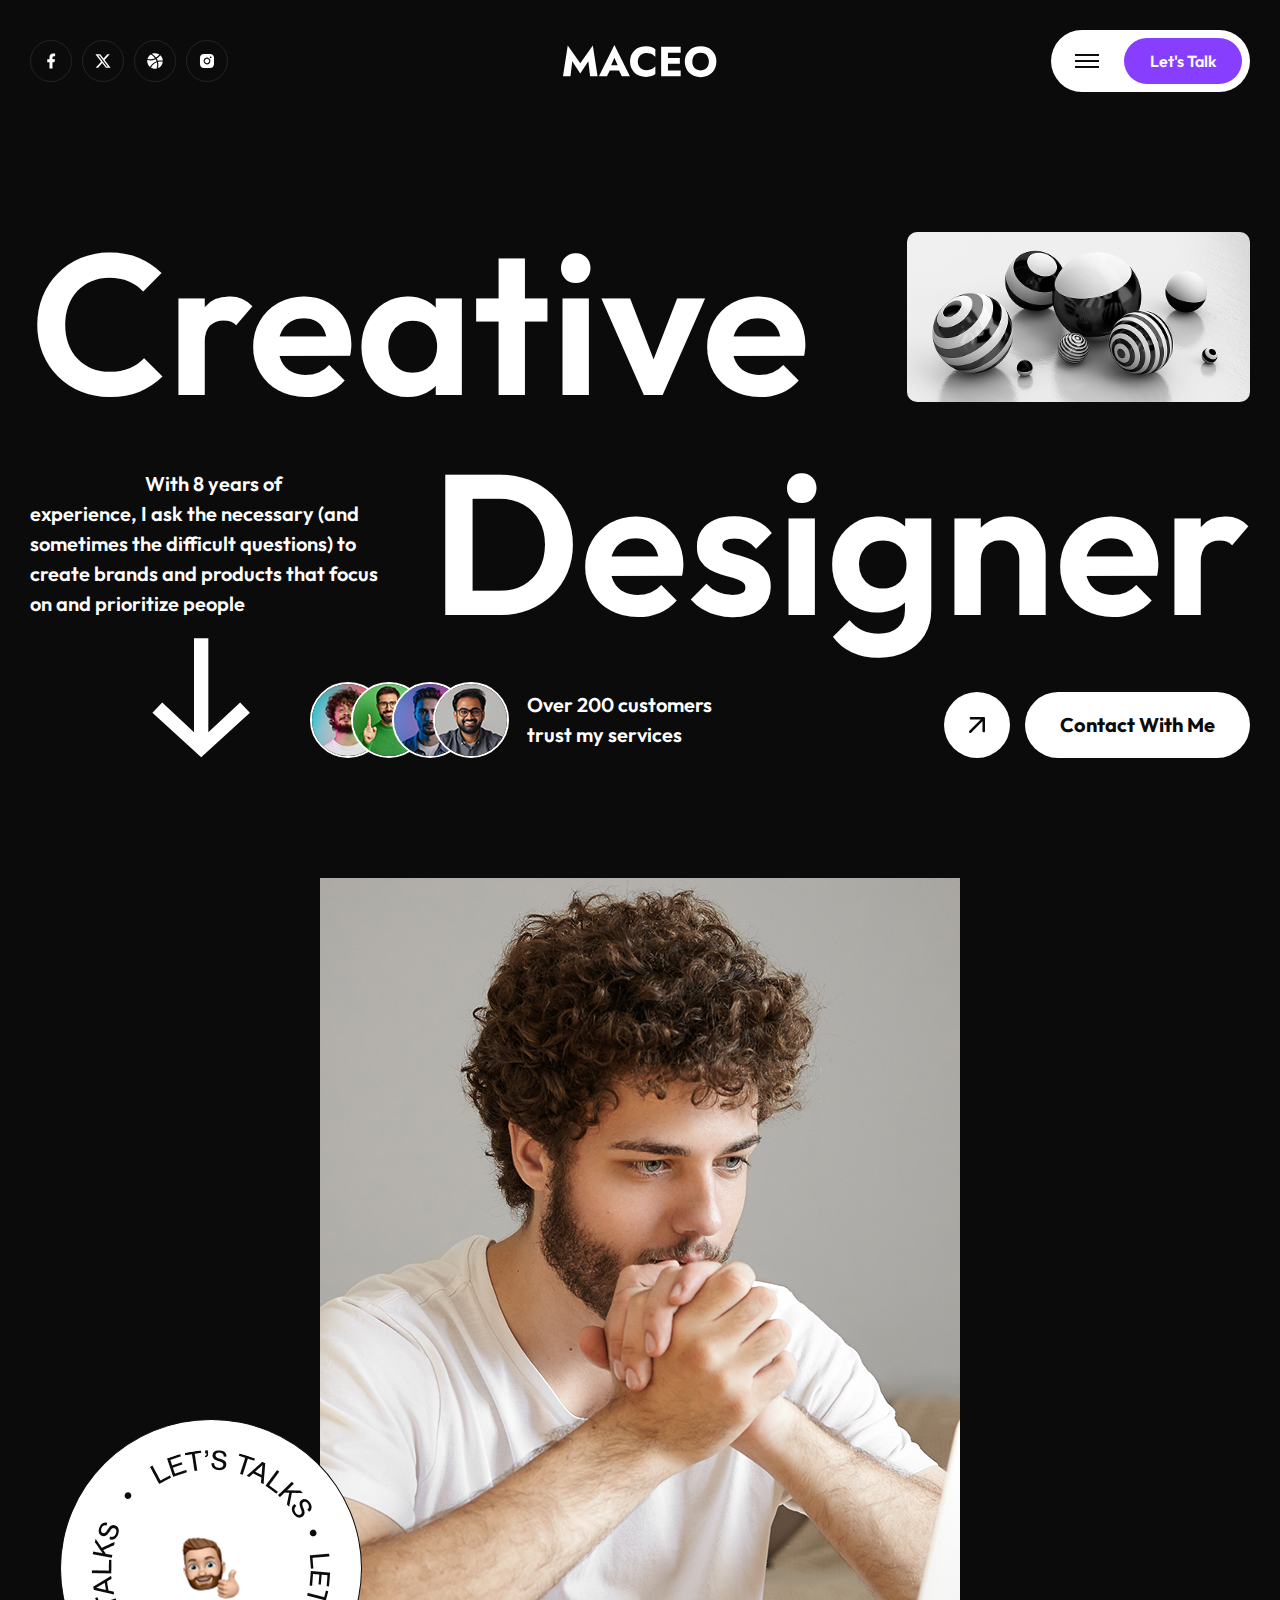
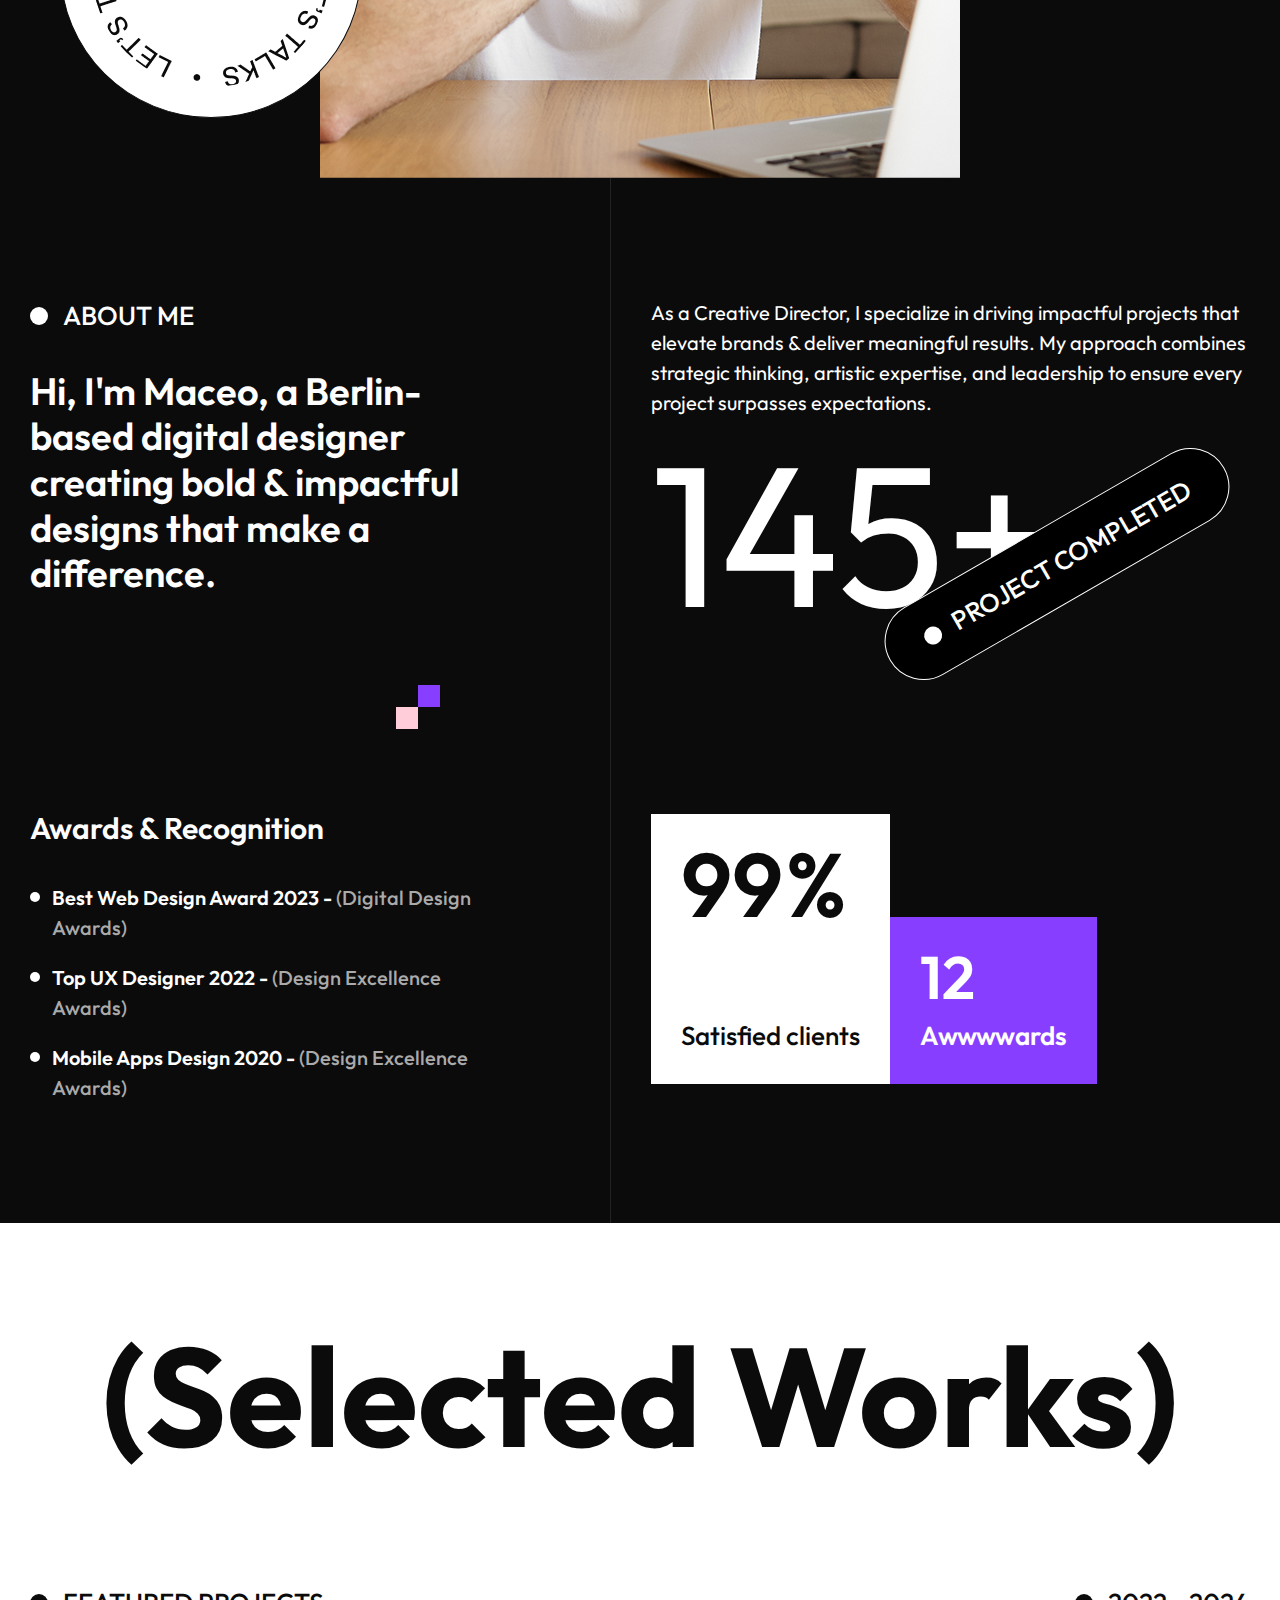
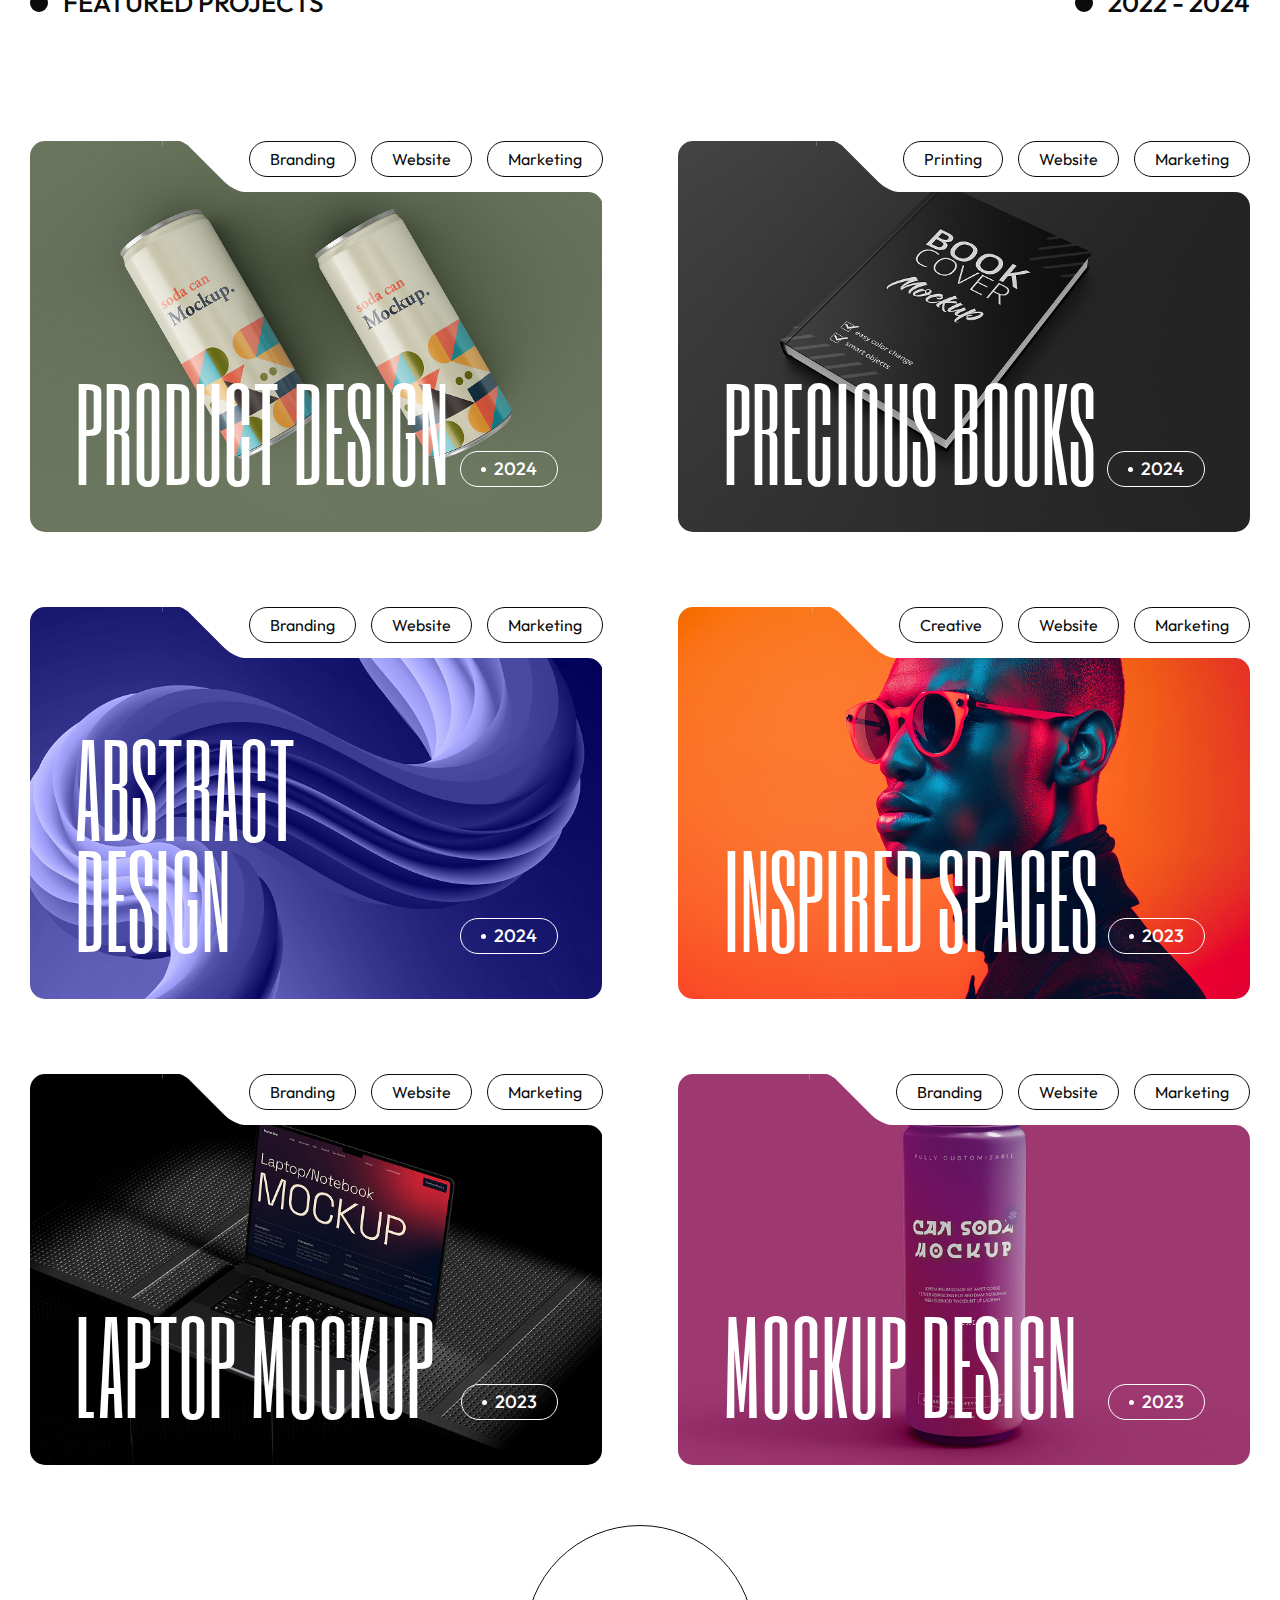
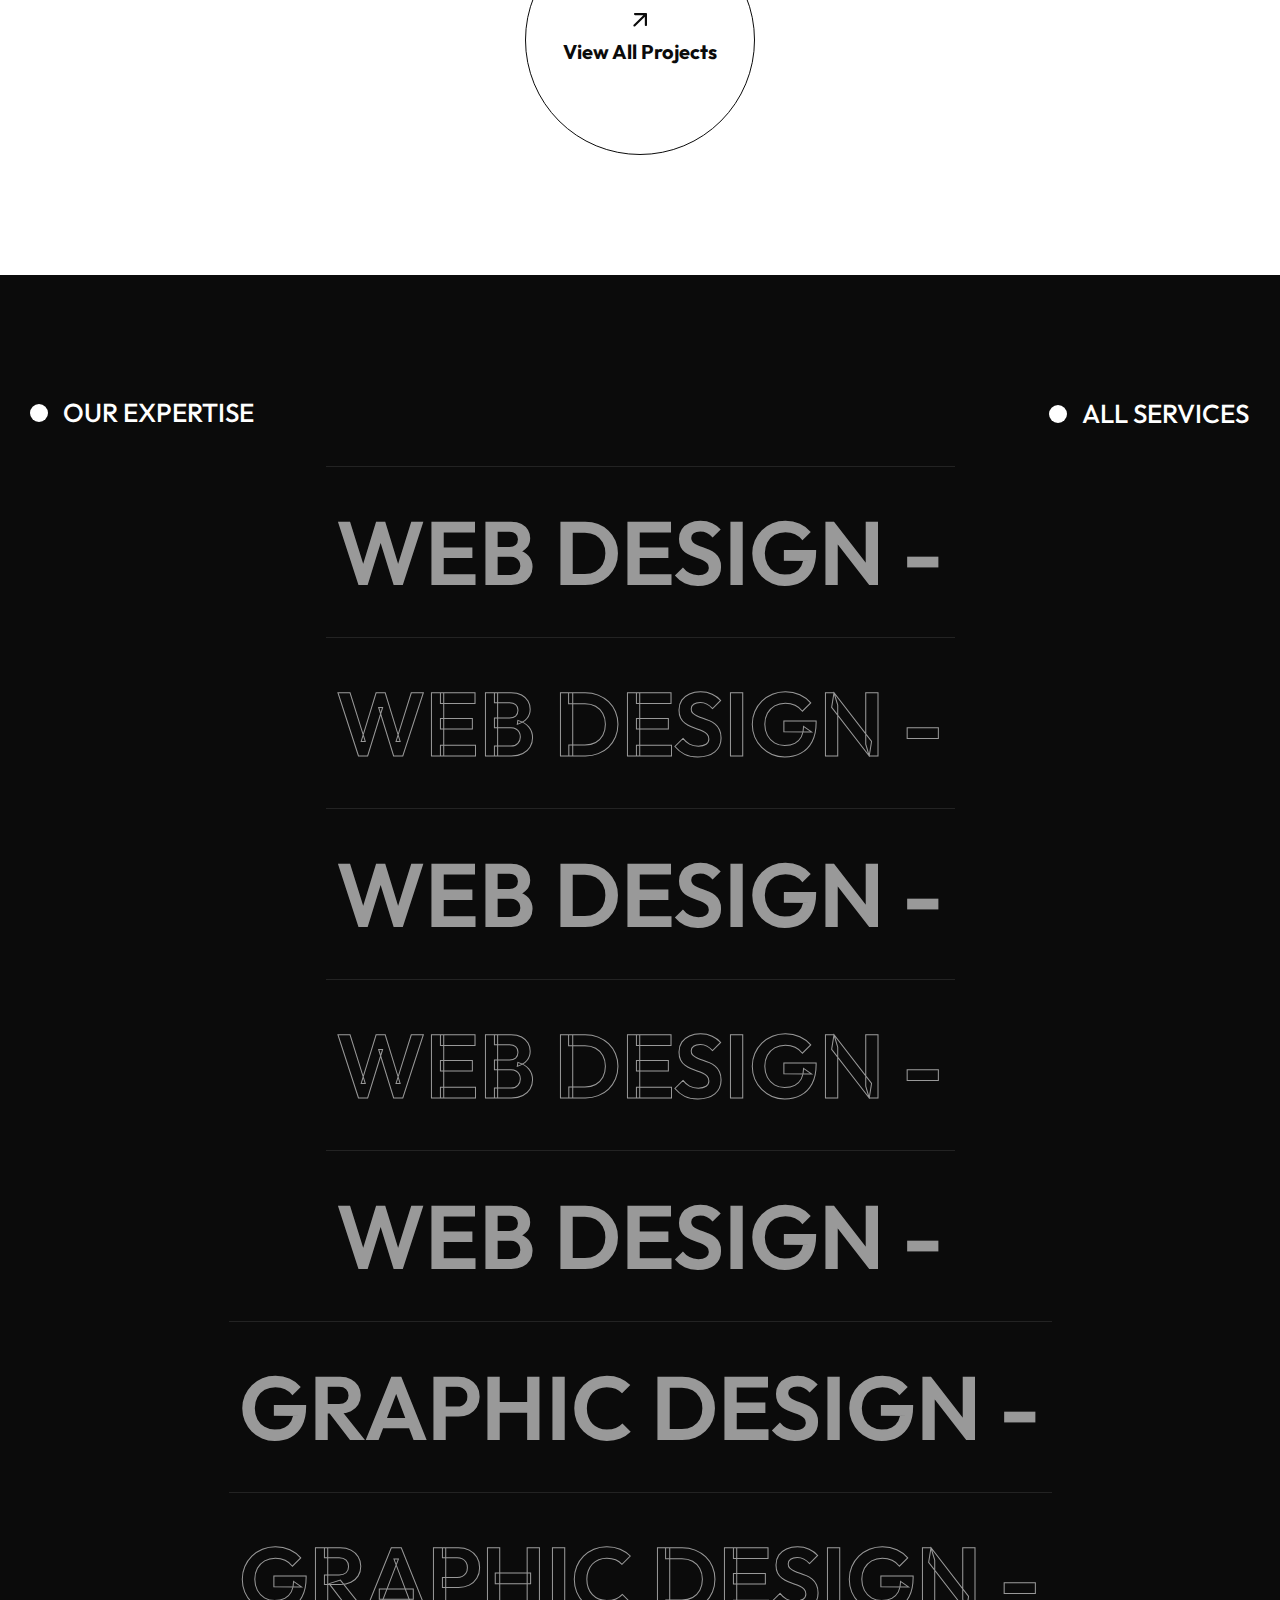
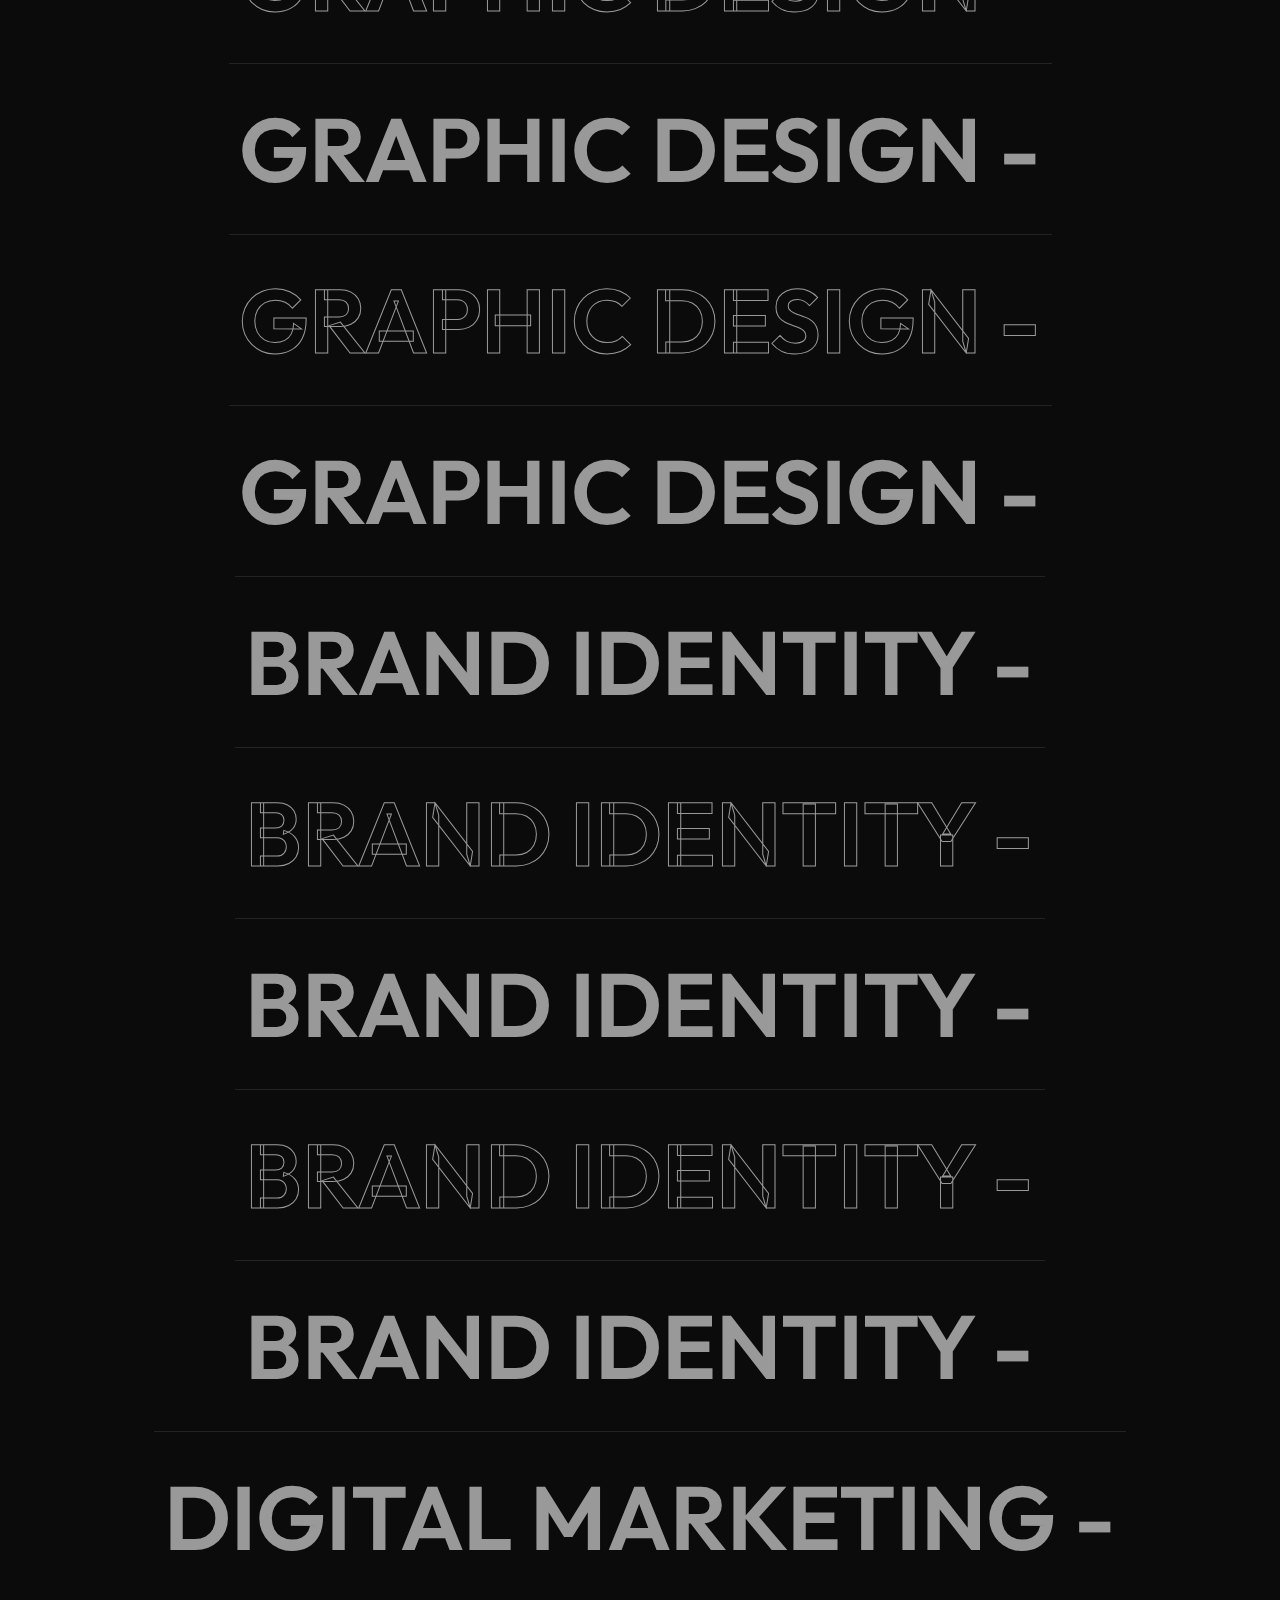
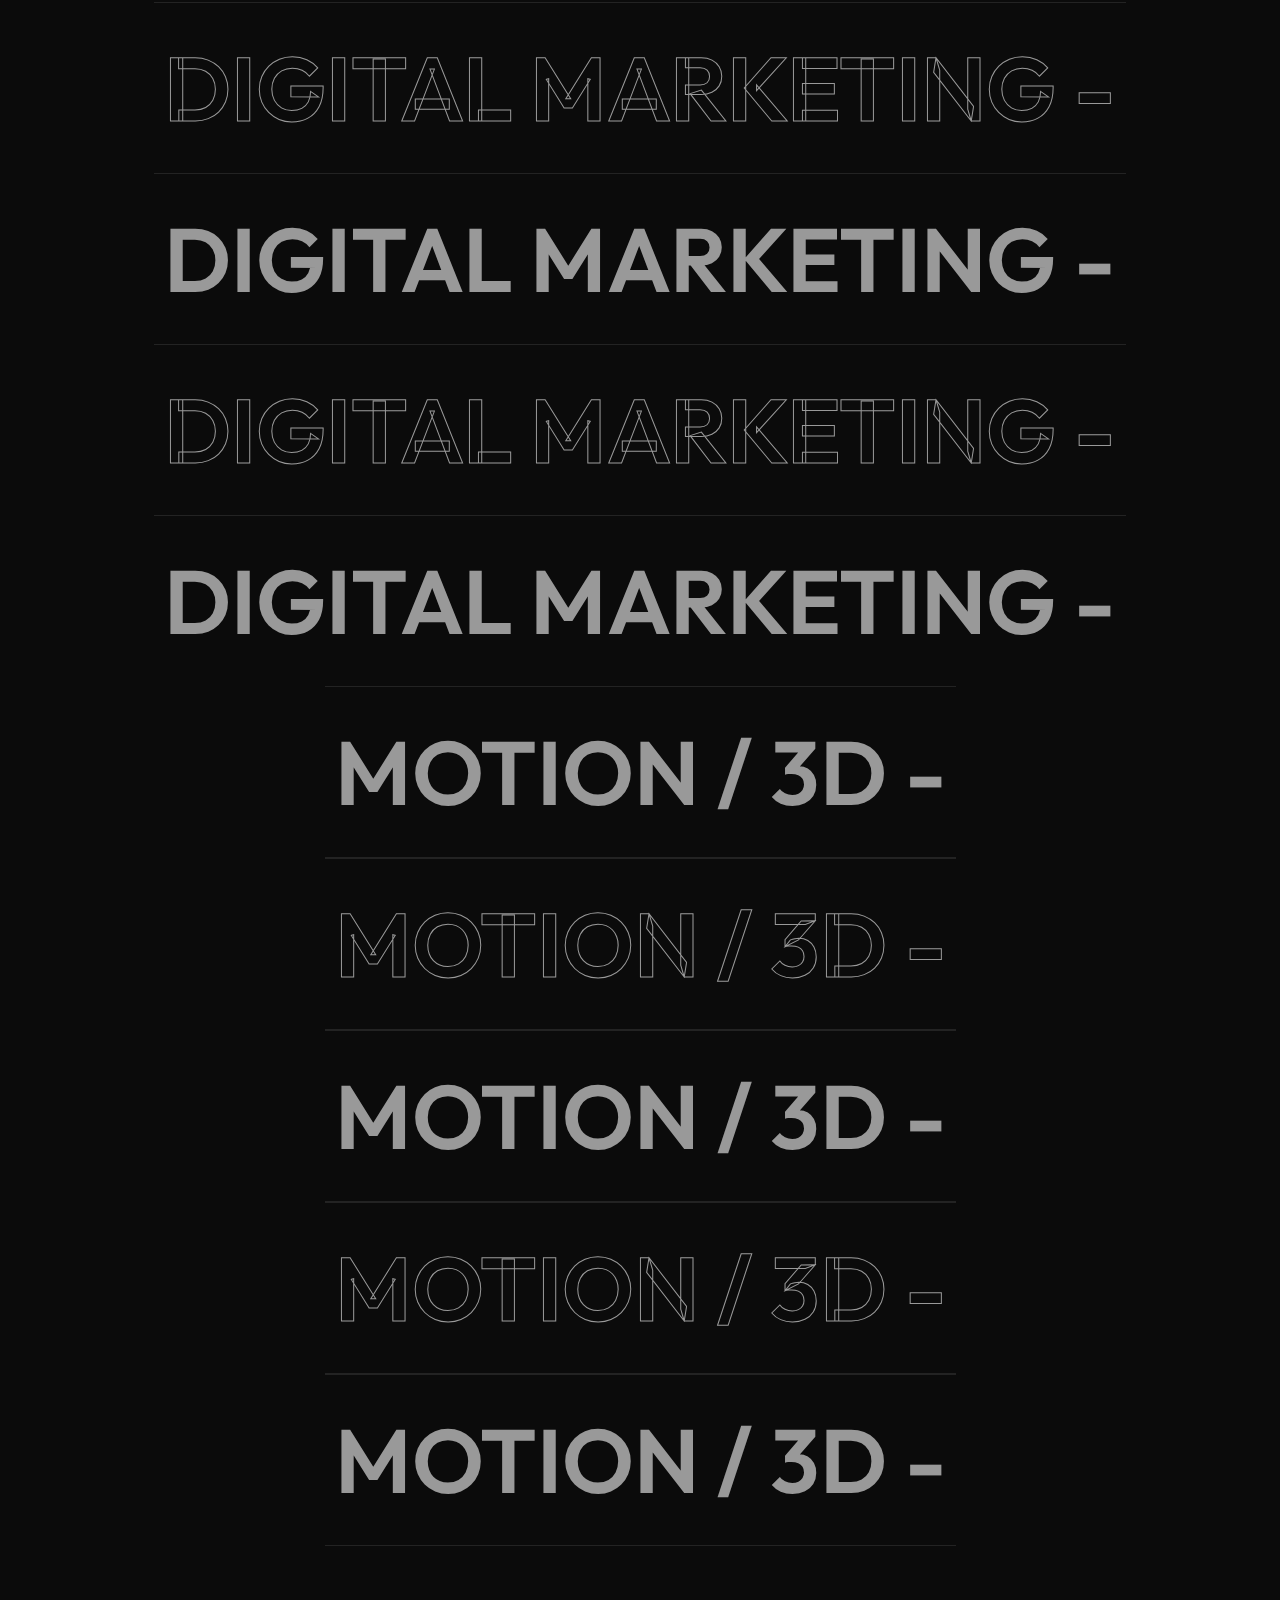
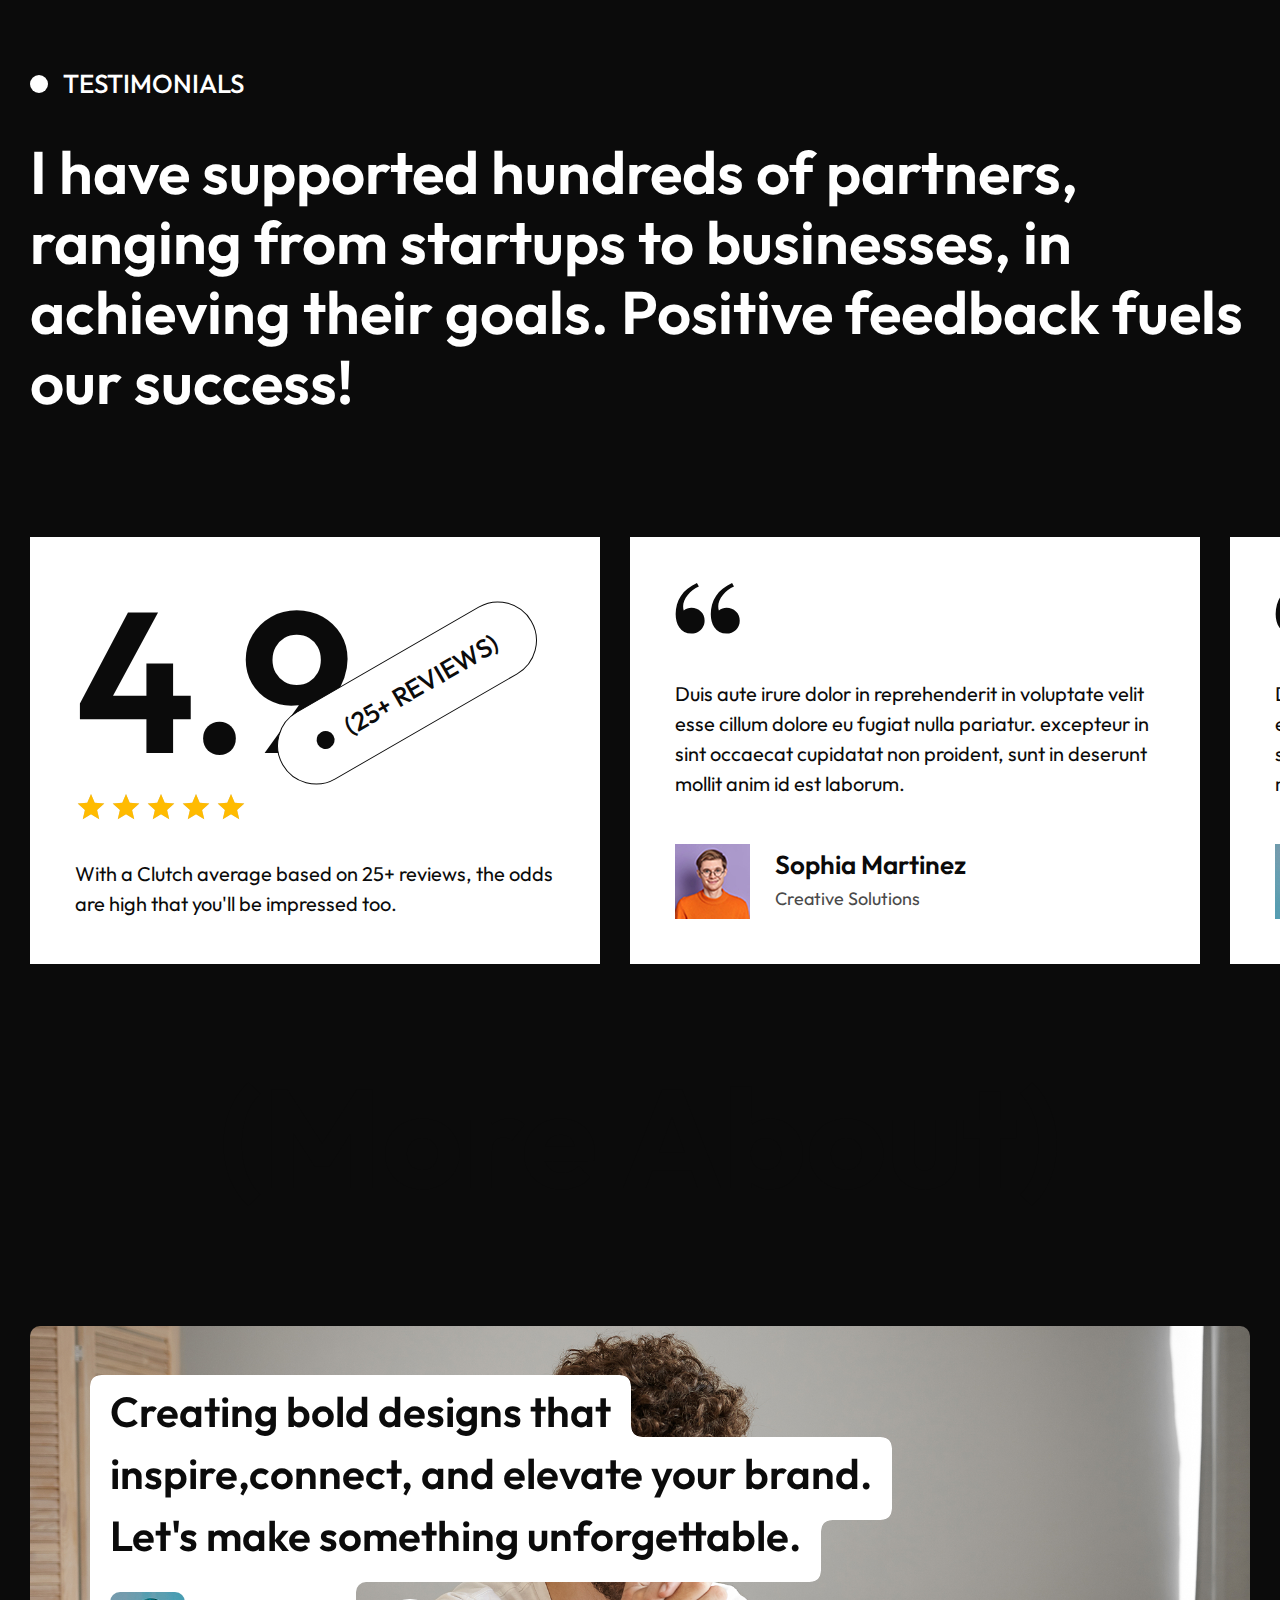
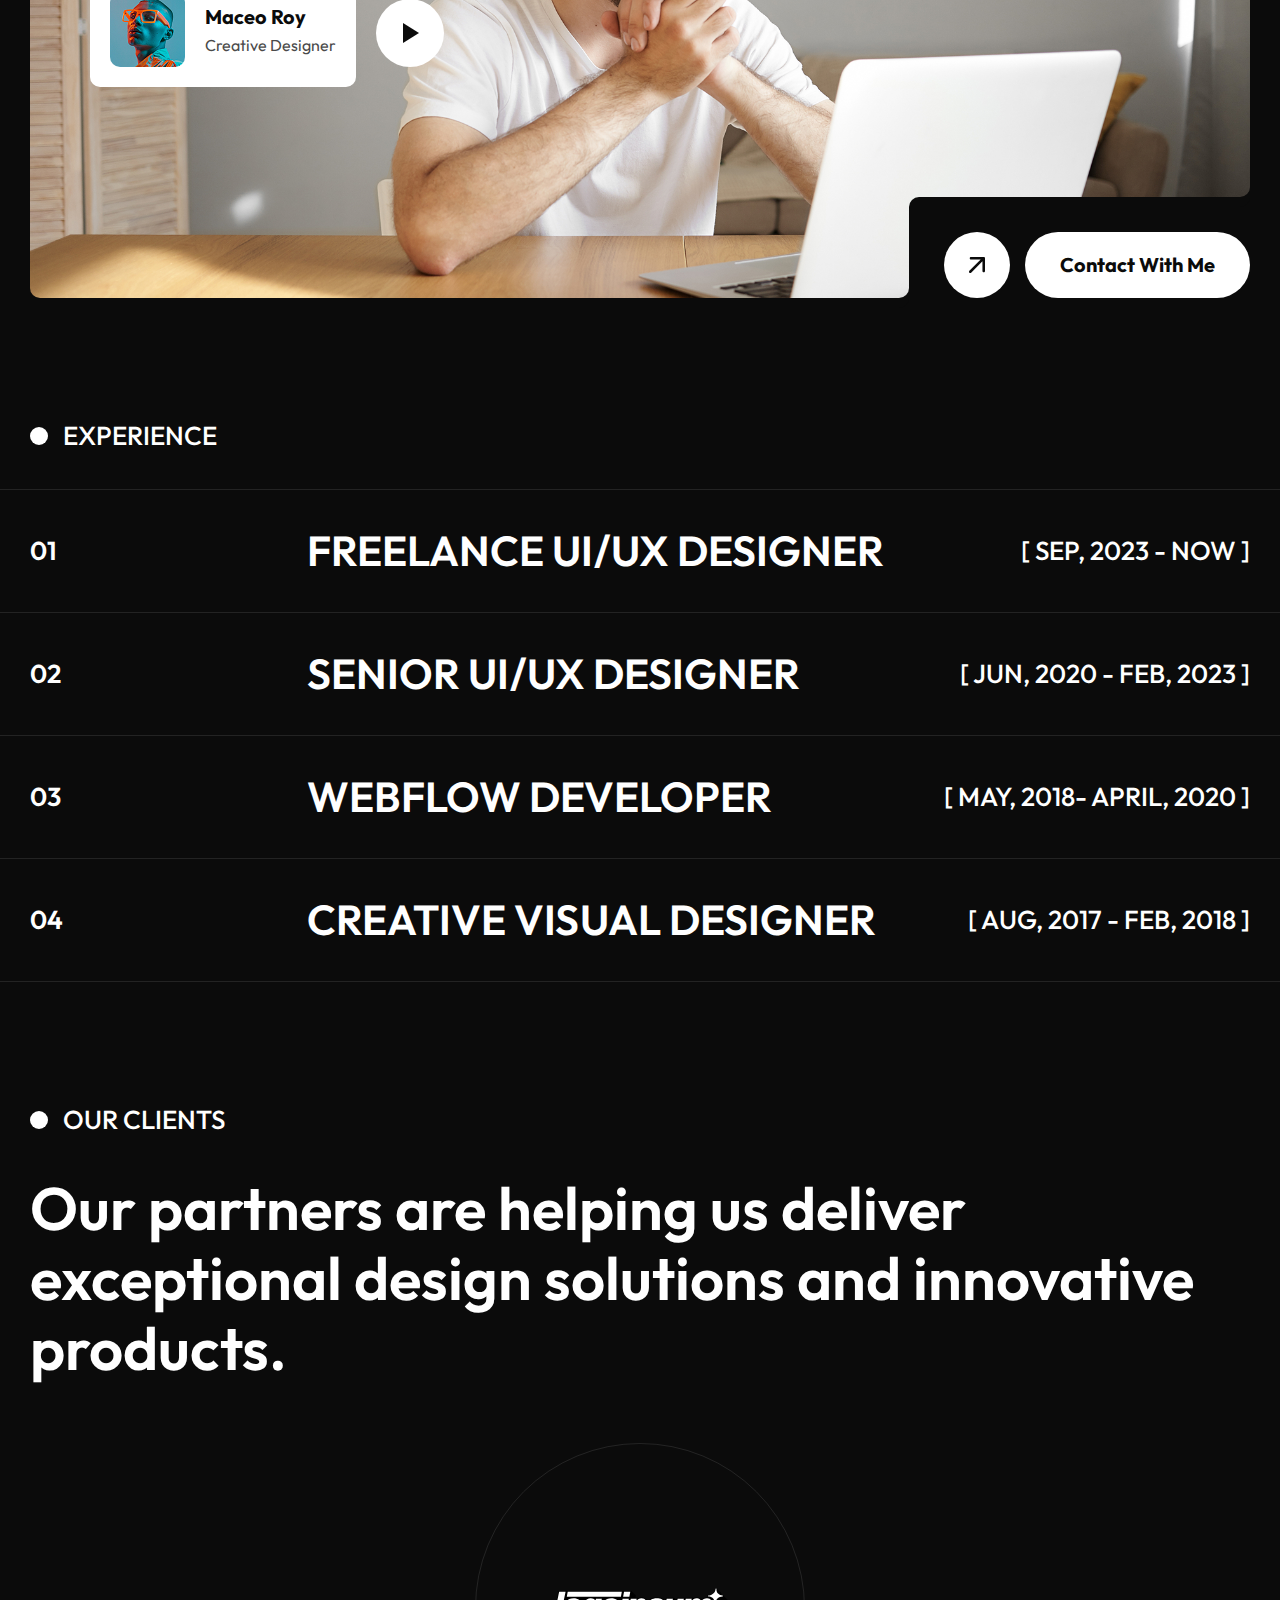
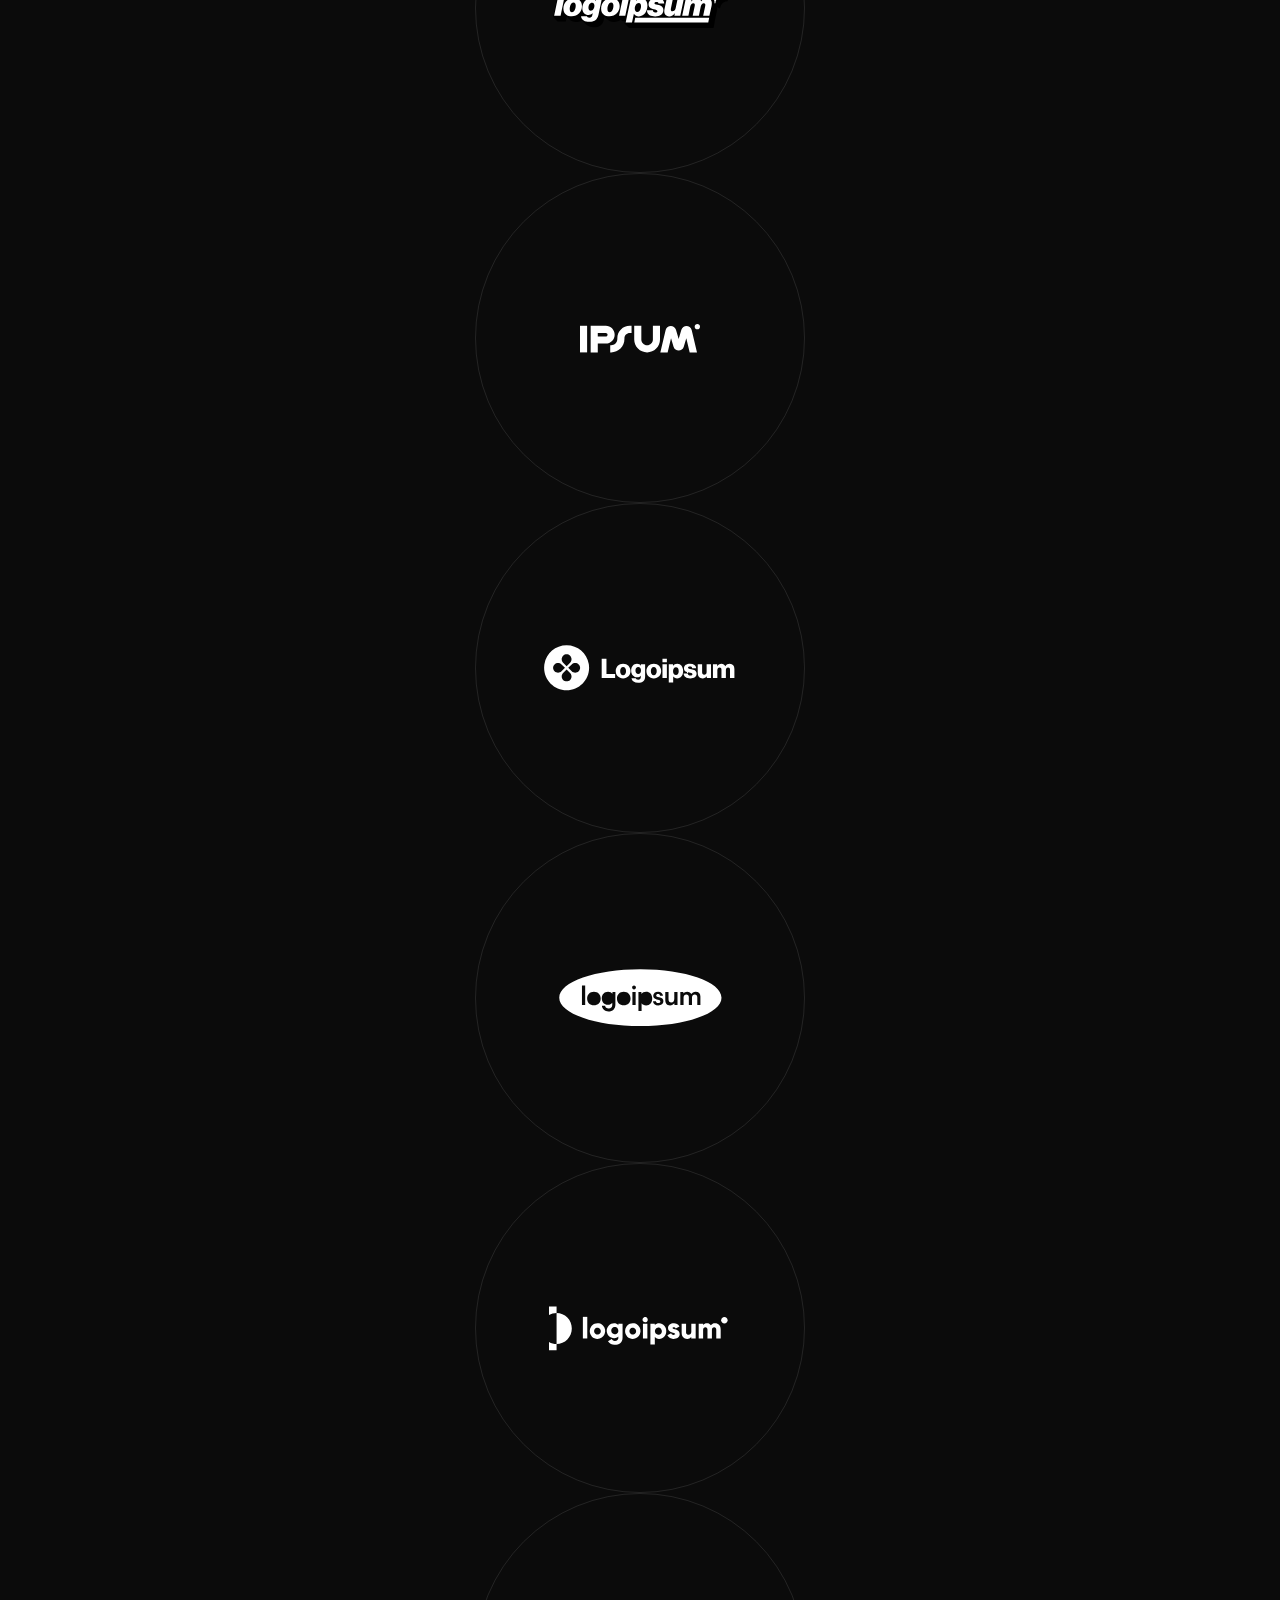
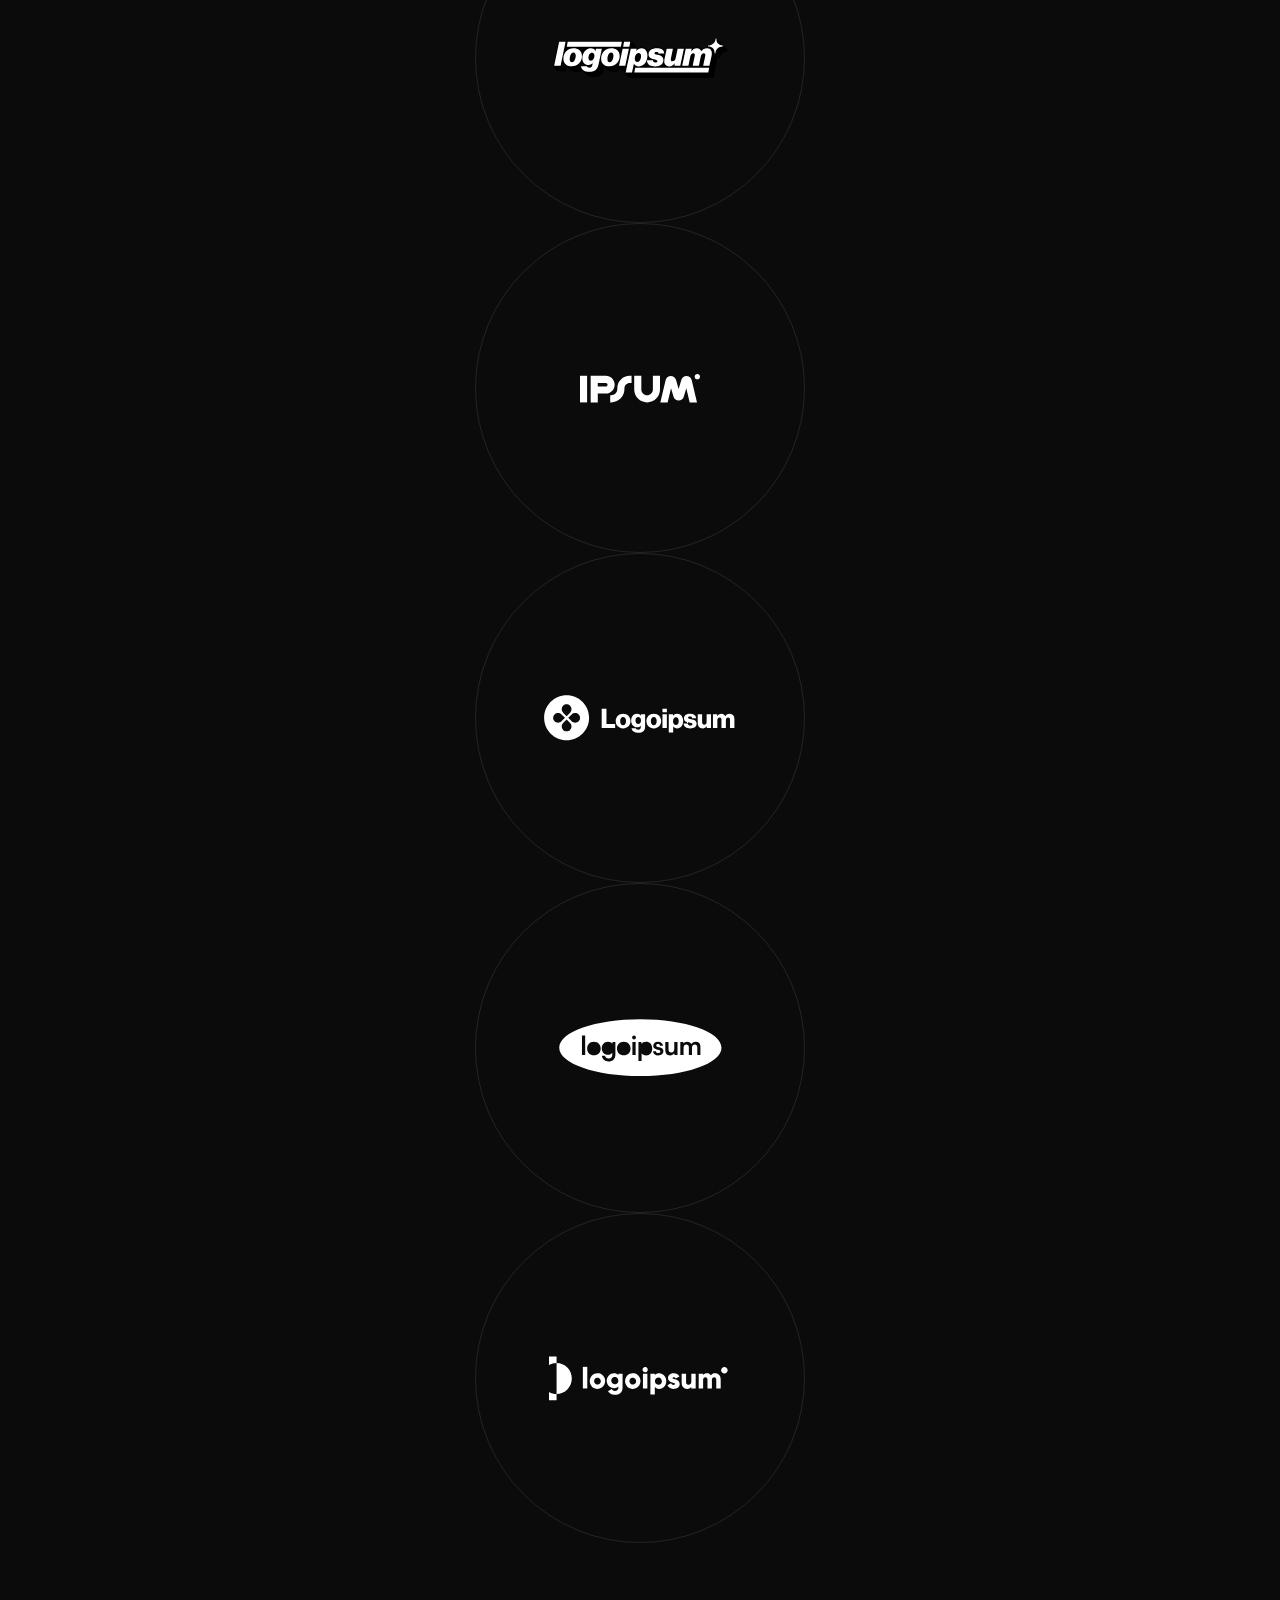
==== index.html @ ec427f1b "Initial commit" ====
<!DOCTYPE html>
<html lang="zxx">
  
<!-- Mirrored from iqbalbary.com/themes/html/maceo/ by HTTrack Website Copier/3.x [XR&CO'2014], Sat, 05 Apr 2025 16:02:06 GMT -->
<head>
    <!-- Metas -->
    <meta charset="utf-8">
    <meta http-equiv="X-UA-Compatible" content="IE=edge">
    <meta name="viewport" content="width=device-width, initial-scale=1, maximum-scale=1, user-scalable=0">
    <meta name="keywords" content="HTML5 Template Maceo Personal Portfolio Themeforest">
    <meta name="description" content="Maceo - Maceo Personal Portfolio Template">
    <meta name="author" content="">
    <!-- Title  -->
    <title>Maceo Personal Portfolio Template</title>
    <!-- Favicon -->
    <link rel="shortcut icon" type="image/x-icon" href="images/logo/favicon.png">
    <!-- Google Fonts -->
    <link rel="preconnect" href="https://fonts.googleapis.com/">
    <link rel="preconnect" href="https://fonts.gstatic.com/" crossorigin>
    <link href="https://fonts.googleapis.com/css2?family=Outfit:wght@100..900&amp;family=Six+Caps&amp;display=swap" rel="stylesheet">
    <!-- All CSS files -->
    <!-- bootstrap CSS -->
    <link rel="stylesheet" href="css/bootstrap.min.css">
    <!-- slick CSS -->
    <link rel="stylesheet" href="css/slick.css">
    <!-- plyr CSS -->
    <link rel="stylesheet" href="css/plyr.min.css">
    <!-- lity CSS -->
    <link rel="stylesheet" href="css/lity.min.css">
    <!-- Core Style CSS -->
    <link rel="stylesheet" href="css/style.css">
  </head>
  <body>
    <!-- Start Preloader Area -->
    <div id="loading" class="preloader">
      <div class="preloader__block">
        <span class="line line-1"></span>
        <span class="line line-2"></span>
        <span class="line line-3"></span>
        <span class="line line-4"></span>
        <span class="line line-5"></span>
        <span class="line line-6"></span>
        <span class="line line-7"></span>
        <span class="line line-8"></span>
        <span class="line line-9"></span>
        <div class="loader-text">Loading ...</div>
      </div>
    </div>
    <!-- Start Preloader Area -->
    <!-- Start Header Area -->
    <header class="header header-one">
      <div class="container-fluid">
        <div class="header__wrapper">
          <div class="header__social">
            <a href="https://www.facebook.com/" target="_blank" rel="noopener noreferrer">
              <img src="images/header/facebook.svg" alt="Facebook">
            </a>
            <a href="https://twitter.com/" target="_blank" rel="noopener noreferrer">
              <img src="images/header/twitter.svg" alt="Twitter">
            </a>
            <a href="https://www.linkedin.com/" target="_blank" rel="noopener noreferrer">
              <img src="images/header/instagram.svg" alt="Instagram">
            </a>
            <a href="https://www.youtube.com/" target="_blank" rel="noopener noreferrer">
              <img src="images/header/dribbble.svg" alt="Dribbble">
            </a>
          </div>             
          <!-- Start Logo -->
          <a class="logo" href="index-2.html">
            <img src="images/logo/logo.svg" alt="logo">
          </a>     
          <!-- End Logo -->
          <nav class="navbar navbar-expand-lg">
            <button class="navbar-toggler" type="button" aria-expanded="false" aria-label="Toggle navigation">
              <span class="navbar-toggler-icon"></span>
            </button>      
            <!-- Start Navbar -->
            <div class="navbar-collapse">
              <ul class="navbar-nav">
                <li class="menu-item">
                  <a href="index-2.html">Home</a>
                </li>
                <li class="menu-item">
                  <a href="about.html">About</a>
                </li>
                <li class="menu-item">
                  <a href="portfolio.html">Portfolio</a>
                </li>
                <li class="menu-item">
                  <a href="services.html">Services</a>
                </li>
                <li class="menu-item">
                  <a href="blog.html">Insight</a>
                </li>
                <li class="menu-item">
                  <a href="contact.html">Contact</a>
                </li>
              </ul>
            </div>
            <!-- End Navbar -->
            <div class="header__btn">
              <a href="contact.html" class="btn">
                <span data-text="Let's Talk">Let's Talk</span> 
              </a>
            </div>
          </nav>
        </div>
      </div>
    </header>
    <!-- End Header Area -->
    <!-- Start Hero Area -->
    <div class="hero" data-background="images/hero/bg.png">
      <div class="container-fluid">
        <div class="hero__header">
          <div class="hero__heading">
            <div class="hero__heading-front">
              <h1>Creative</h1>
            </div>
            <div class="hero__heading-back">
              <h1>Creative</h1>
            </div>
          </div>
          <div class="hero__header-thumbnail hover-overlay">
            <img src="images/hero/1.jpg" alt="Image">
          </div>
        </div>
        <div class="hero-middle">
          <p>With 8 years of experience, I ask the necessary (and sometimes the difficult questions) to create brands and products that focus on and prioritize people</p>
          <div class="hero__heading">
            <div class="hero__heading-front">
              <h1>Designer</h1>
            </div>
            <div class="hero__heading-back">
              <h1>Designer</h1>
            </div>
          </div>
        </div>
        <div class="hero__footer">
          <div class="hero__footer-left">
            <div class="hero__footer-left-arrow">
              <img src="images/hero/arrow.svg" alt="Icon">
            </div>
            <div class="hero__footer-content">
              <div class="hero__footer-thumbs">
                <img src="images/hero/thumb-1.jpg" alt="Avatar">
                <img src="images/hero/thumb-2.jpg" alt="Avatar">
                <img src="images/hero/thumb-3.jpg" alt="Avatar">
                <img src="images/hero/thumb-4.jpg" alt="Avatar">
              </div>
              <div class="hero__footer-text">
                <p>Over 200 customers trust my services</p>
              </div>
            </div>
          </div>
          <div class="hero__footer-btn">
            <a href="contact.html" class="btn btn__full">
              <span class="icon d-inline-flex align-items-center justify-content-center">
                <svg width="16" height="16" viewBox="0 0 16 16" fill="none" xmlns="http://www.w3.org/2000/svg">
                  <path d="M13.4553 4.32604V13.996C13.4553 14.3565 13.5774 14.6589 13.8217 14.9032C14.066 15.1475 14.368 15.2692 14.7276 15.2684C15.0873 15.2675 15.3893 15.1454 15.6336 14.9019C15.8779 14.6585 16 14.3565 16 13.996V1.27237C16 0.911862 15.8779 0.609887 15.6336 0.366441C15.3893 0.122995 15.0873 0.000848244 14.7276 0H2.00398C1.64347 0 1.34108 0.122147 1.09678 0.366441C0.852488 0.610736 0.730763 0.91271 0.731611 1.27237C0.73246 1.63202 0.854608 1.93442 1.09805 2.17956C1.3415 2.4247 1.64347 2.54643 2.00398 2.54473H11.674L0.349903 13.8688C0.116636 14.1021 9.53674e-07 14.3989 9.53674e-07 14.7594C9.53674e-07 15.1199 0.116636 15.4168 0.349903 15.6501C0.58317 15.8834 0.880054 16 1.24056 16C1.60106 16 1.89795 15.8834 2.13121 15.6501L13.4553 4.32604Z" fill="#0B0B0B"/>
                </svg>                                    
              </span>
              <div class="btn__full-inner d-flex align-items-center position-relative">
                <span>
                  <span data-title="Contact With Me">
                    <span>Contact With Me</span>
                  </span>
                </span>
              </div>
            </a>
          </div>
        </div>
      </div>
    </div>
    <!-- End Hero Area -->
    <!-- Start Image Area -->
    <div class="image-full">
      <div class="image-full__scroll">
        <img src="images/full-width.jpg" alt="Image">
      </div>
      <div class="image-full__circle">
        <a href="contact.html">          
          <img class="image-circle" src="images/circle-text.jpg" alt="Circle">
          <img class="image-avatar" src="images/avatar.png" alt="Avatar">
        </a>
      </div>
    </div>
    <!-- End Image Area -->
    <!-- Start About Area -->
    <div class="about section-padding">
      <div class="container-fluid">
        <div class="about__info">
          <div class="about__left">
            <div class="section-subtitle">
              <h4>About me</h4>
              <img src="images/arrow-line.png" alt="Arrow">
            </div>
            <div class="section-title">
              <h2 class="text-fill">Hi, I'm Maceo, a Berlin-based digital designer creating bold & impactful designs that make a difference.</h2>
            </div>
            <div class="about__icon-shape">
              <img src="images/shape-square.png" alt="Shape">
            </div>
            <div class="about__award-list">
              <h3>Awards & Recognition</h3>
              <ul>
                <li>Best Web Design Award 2023 - <span>(Digital Design Awards)</span></li>
                <li>Top UX Designer 2022 - <span>(Design Excellence Awards)</span></li>
                <li>Mobile Apps Design 2020 - <span>(Design Excellence Awards)</span></li>
              </ul>
            </div>
          </div>
          <div class="about__right">
            <p>As a Creative Director, I specialize in driving impactful projects that elevate brands & deliver meaningful results. My approach combines strategic thinking, artistic expertise, and leadership to ensure every project surpasses expectations.</p>
            <div class="about__timer">
              <span class="timer" data-from="1" data-to="145" data-speed="5000" data-refresh-interval="50">145</span>
              <span class="timer-right">+</span>
              <div class="about__project-wrapper">
                <div class="about__project">Project Completed</div>
              </div>
            </div>
            <div class="about__client-award">
              <div class="about__client-wrapper">
                <div class="about__client">
                  <span class="timer" data-from="1" data-to="99" data-speed="5000" data-refresh-interval="50">99</span>
                  <span class="timer-right">%</span>
                </div>
                <span>Satisfied clients</span>
              </div>
              <div class="about__award-wrapper">
                <div class="about__award">
                  <span class="timer" data-from="1" data-to="12" data-speed="5000" data-refresh-interval="50">12</span>
                </div>
                <span>Awwwwards</span>
              </div>
            </div>
          </div>
        </div>
      </div>
    </div>
    <!-- End About Area -->
    <!-- Start Portfolio Area -->
    <div class="portfolio section-padding">
      <div class="container-fluid">
        <div class="section-heading">
          <h2 class="text-fill">(Selected Works)</h2>
        </div>
        <div class="d-flex align-items-start justify-content-between pt-120">
          <div class="section-subtitle">
            <h4>Featured Projects</h4>
            <img src="images/arrow-line-black.png" alt="Arrow">
          </div>
          <div class="portfolio__dates">2022 - 2024</div>
        </div>
        <div class="portfolio__items">
          <div class="portfolio__item">
            <div class="portfoio__thumbnail hover-overlay">
              <img src="images/portfolio/1.jpg" alt="Portfolio">
            </div>
            <div class="portfolio__categories">
              <div class="portfolio__categories-bg"></div>
              <a href="#">Branding</a>
              <a href="#">Website</a>
              <a href="#">Marketing</a>
            </div>
            <div class="portfolio__caption">
              <div class="portfolio__title">
                <a href="portfolio-details.html">PRODUCT DESIGN</a>
              </div>
              <div class="portfolio__date">2024</div>
            </div>
          </div>
          <div class="portfolio__item">
            <div class="portfoio__thumbnail hover-overlay">
              <img src="images/portfolio/2.jpg" alt="Portfolio">
            </div>
            <div class="portfolio__categories">
              <div class="portfolio__categories-bg"></div>
              <a href="#">Printing</a>
              <a href="#">Website</a>
              <a href="#">Marketing</a>
            </div>
            <div class="portfolio__caption">
              <div class="portfolio__title">
                <a href="portfolio-details.html">Precious Books</a>
              </div>
              <div class="portfolio__date">2024</div>
            </div>
          </div>
          <div class="portfolio__item">
            <div class="portfoio__thumbnail hover-overlay">
              <img src="images/portfolio/3.jpg" alt="Portfolio">
            </div>
            <div class="portfolio__categories">
              <div class="portfolio__categories-bg"></div>
              <a href="#">Branding</a>
              <a href="#">Website</a>
              <a href="#">Marketing</a>
            </div>
            <div class="portfolio__caption">
              <div class="portfolio__title">
                <a href="portfolio-details.html">Abstract design</a>
              </div>
              <div class="portfolio__date">2024</div>
            </div>
          </div>
          <div class="portfolio__item">
            <div class="portfoio__thumbnail hover-overlay">
              <img src="images/portfolio/4.jpg" alt="Portfolio">
            </div>
            <div class="portfolio__categories">
              <div class="portfolio__categories-bg"></div>
              <a href="#">Creative</a>
              <a href="#">Website</a>
              <a href="#">Marketing</a>
            </div>
            <div class="portfolio__caption">
              <div class="portfolio__title">
                <a href="portfolio-details.html">Inspired Spaces</a>
              </div>
              <div class="portfolio__date">2023</div>
            </div>
          </div>
          <div class="portfolio__item">
            <div class="portfoio__thumbnail hover-overlay">
              <img src="images/portfolio/5.jpg" alt="Portfolio">
            </div>
            <div class="portfolio__categories">
              <div class="portfolio__categories-bg"></div>
              <a href="#">Branding</a>
              <a href="#">Website</a>
              <a href="#">Marketing</a>
            </div>
            <div class="portfolio__caption">
              <div class="portfolio__title">
                <a href="portfolio-details.html">LAPTOP MOCKUP</a>
              </div>
              <div class="portfolio__date">2023</div>
            </div>
          </div>
          <div class="portfolio__item">
            <div class="portfoio__thumbnail hover-overlay">
              <img src="images/portfolio/6.jpg" alt="Portfolio">
            </div>
            <div class="portfolio__categories">
              <div class="portfolio__categories-bg"></div>
              <a href="#">Branding</a>
              <a href="#">Website</a>
              <a href="#">Marketing</a>
            </div>
            <div class="portfolio__caption">
              <div class="portfolio__title">
                <a href="portfolio-details.html">Mockup Design</a>
              </div>
              <div class="portfolio__date">2023</div>
            </div>
          </div>
        </div>
        <div class="portfolio__btn">
          <a href="portfolio.html">
            <svg width="14" height="14" viewBox="0 0 14 14" fill="none" xmlns="http://www.w3.org/2000/svg">
              <path d="M11.8333 3.68333V11.9167C11.8333 12.2236 11.9373 12.4811 12.1453 12.6891C12.3533 12.8971 12.6104 13.0007 12.9167 13C13.2229 12.9993 13.48 12.8953 13.688 12.688C13.896 12.4807 14 12.2236 14 11.9167V1.08333C14 0.776389 13.896 0.519278 13.688 0.312C13.48 0.104722 13.2229 0.000722222 12.9167 0H2.08333C1.77639 0 1.51892 0.104 1.31092 0.312C1.10292 0.52 0.999279 0.777111 1 1.08333C1.00072 1.38956 1.10472 1.64703 1.312 1.85575C1.51928 2.06447 1.77639 2.16811 2.08333 2.16667H10.3167L0.675002 11.8083C0.476391 12.0069 0.377084 12.2597 0.377084 12.5667C0.377084 12.8736 0.476391 13.1264 0.675002 13.325C0.873613 13.5236 1.12639 13.6229 1.43333 13.6229C1.74028 13.6229 1.99306 13.5236 2.19167 13.325L11.8333 3.68333Z" fill="#0B0B0B"/>
            </svg>              
            View All Projects
          </a>
        </div>
      </div>
    </div>
    <!-- End Portfolio Area -->
    <!-- Start Expertise Area -->
    <div class="expertise section-padding">
      <div class="container-fluid">
        <div class="d-flex align-items-start justify-content-between">
          <div class="section-subtitle">
            <h4>Our Expertise</h4>
            <img src="images/arrow-line.png" alt="Arrow">
          </div>
          <div class="expertise__btn">
            <a href="services.html" class="btn">All Services</a>
          </div>
        </div>
      </div>
      <div class="expertise__wrapper">
        <div class="marquee__items-wrapper">
          <div class="marquee__items">
            <div class="marquee__item">Web Design -</div>
            <div class="marquee__item">Web Design -</div>
            <div class="marquee__item">Web Design -</div>
            <div class="marquee__item">Web Design -</div>
            <div class="marquee__item">Web Design -</div>
          </div>
          <div class="marquee__items-thumbnail">
            <a href="service-details.html">
              <img src="images/expertise/1.jpg" alt="Thumbnail">
            </a>
          </div>
        </div>      
        <div class="marquee__items-wrapper">
          <div class="marquee__items">
            <div class="marquee__item">Graphic Design -</div>
            <div class="marquee__item">Graphic Design -</div>
            <div class="marquee__item">Graphic Design -</div>
            <div class="marquee__item">Graphic Design -</div>
            <div class="marquee__item">Graphic Design -</div>
          </div>
          <div class="marquee__items-thumbnail">
            <a href="service-details.html">
              <img src="images/expertise/2.jpg" alt="Thumbnail">
            </a>
          </div>
        </div>      
        <div class="marquee__items-wrapper">
          <div class="marquee__items">
            <div class="marquee__item">Brand Identity -</div>
            <div class="marquee__item">Brand Identity -</div>
            <div class="marquee__item">Brand Identity -</div>
            <div class="marquee__item">Brand Identity -</div>
            <div class="marquee__item">Brand Identity -</div>
          </div>
          <div class="marquee__items-thumbnail">
            <a href="service-details.html">
              <img src="images/expertise/3.jpg" alt="Thumbnail">
            </a>
          </div>
        </div>      
        <div class="marquee__items-wrapper">
          <div class="marquee__items">
            <div class="marquee__item">Digital Marketing -</div>
            <div class="marquee__item">Digital Marketing -</div>
            <div class="marquee__item">Digital Marketing -</div>
            <div class="marquee__item">Digital Marketing -</div>
            <div class="marquee__item">Digital Marketing -</div>
          </div>
          <div class="marquee__items-thumbnail">
            <a href="service-details.html">
              <img src="images/expertise/4.jpg" alt="Thumbnail">
            </a>
          </div>
        </div>      
        <div class="marquee__items-wrapper">
          <div class="marquee__items">
            <div class="marquee__item">Motion / 3D -</div>
            <div class="marquee__item">Motion / 3D -</div>
            <div class="marquee__item">Motion / 3D -</div>
            <div class="marquee__item">Motion / 3D -</div>
            <div class="marquee__item">Motion / 3D -</div>
          </div>
          <div class="marquee__items-thumbnail">
            <a href="service-details.html">
              <img src="images/expertise/5.jpg" alt="Thumbnail">
            </a>
          </div>
        </div>
      </div>
    </div>
    <!-- End Expertise Area -->
    <!-- Start Testimonial Area -->
    <div class="testimonial pb-120">
      <div class="container-fluid">
        <div class="section-subtitle">
          <h4>Testimonials</h4>
          <img src="images/arrow-line.png" alt="Arrow">
        </div>
        <div class="section-title">
          <h2 class="text-fill">I have supported hundreds of partners, ranging from startups to businesses, in achieving their goals. Positive feedback fuels our success!</h2>
        </div>
        <div class="testimonial__block pt-120">
          <div class="testimonial__items">
            <!-- Start Single Item -->
            <div class="testimonial__item">
              <div class="testimonial__contents">
                <div class="testimonial__rating-number">4.9
                  <div class="testimonial__review-count">(25+ reviews)</div>
                </div>                
                <div class="testimonial__rating">
                  <div class="testimonial__rating-icon">
                    <svg class="testimonial__rating-icon-fill" width="172" height="33" viewBox="0 0 172 33" fill="none" xmlns="http://www.w3.org/2000/svg">
                      <path d="M7.76675 28.2806L9.93341 18.9139L2.66675 12.6139L12.2667 11.7806L16.0001 2.94727L19.7334 11.7806L29.3334 12.6139L22.0667 18.9139L24.2334 28.2806L16.0001 23.3139L7.76675 28.2806Z" fill="#FFBB00"/>
                      <path d="M42.7667 28.2806L44.9334 18.9139L37.6667 12.6139L47.2667 11.7806L51.0001 2.94727L54.7334 11.7806L64.3334 12.6139L57.0667 18.9139L59.2334 28.2806L51.0001 23.3139L42.7667 28.2806Z" fill="#FFBB00"/>
                      <path d="M77.7667 28.2806L79.9334 18.9139L72.6667 12.6139L82.2667 11.7806L86.0001 2.94727L89.7334 11.7806L99.3334 12.6139L92.0667 18.9139L94.2334 28.2806L86.0001 23.3139L77.7667 28.2806Z" fill="#FFBB00"/>
                      <path d="M112.767 28.2806L114.933 18.9139L107.667 12.6139L117.267 11.7806L121 2.94727L124.733 11.7806L134.333 12.6139L127.067 18.9139L129.233 28.2806L121 23.3139L112.767 28.2806Z" fill="#FFBB00"/>
                      <path d="M147.767 28.2806L149.933 18.9139L142.667 12.6139L152.267 11.7806L156 2.94727L159.733 11.7806L169.333 12.6139L162.067 18.9139L164.233 28.2806L156 23.3139L147.767 28.2806Z" fill="#FFBB00"/>
                    </svg>
                    <div class="testimonial__rating-icon-active" style="width:100%">
                      <div class="testimonial__rating-icon-active-width">
                        <svg class="testimonial__rating-icon-fill-active" width="172" height="33" viewBox="0 0 172 33" fill="none" xmlns="http://www.w3.org/2000/svg">
                          <path d="M7.76675 28.2806L9.93341 18.9139L2.66675 12.6139L12.2667 11.7806L16.0001 2.94727L19.7334 11.7806L29.3334 12.6139L22.0667 18.9139L24.2334 28.2806L16.0001 23.3139L7.76675 28.2806Z" fill="#FFBB00"/>
                          <path d="M42.7667 28.2806L44.9334 18.9139L37.6667 12.6139L47.2667 11.7806L51.0001 2.94727L54.7334 11.7806L64.3334 12.6139L57.0667 18.9139L59.2334 28.2806L51.0001 23.3139L42.7667 28.2806Z" fill="#FFBB00"/>
                          <path d="M77.7667 28.2806L79.9334 18.9139L72.6667 12.6139L82.2667 11.7806L86.0001 2.94727L89.7334 11.7806L99.3334 12.6139L92.0667 18.9139L94.2334 28.2806L86.0001 23.3139L77.7667 28.2806Z" fill="#FFBB00"/>
                          <path d="M112.767 28.2806L114.933 18.9139L107.667 12.6139L117.267 11.7806L121 2.94727L124.733 11.7806L134.333 12.6139L127.067 18.9139L129.233 28.2806L121 23.3139L112.767 28.2806Z" fill="#FFBB00"/>
                          <path d="M147.767 28.2806L149.933 18.9139L142.667 12.6139L152.267 11.7806L156 2.94727L159.733 11.7806L169.333 12.6139L162.067 18.9139L164.233 28.2806L156 23.3139L147.767 28.2806Z" fill="#FFBB00"/>
                        </svg>
                      </div>
                    </div>
                  </div>                
                </div>
                <div class="testimonial__content">
                  <p>With a Clutch average based on 25+ reviews, the odds are high that you'll be impressed too.</p>
                </div>
              </div>
            </div>
            <!-- End Single Item -->
            <!-- Start Single Item -->
            <div class="testimonial__item testimonial__item-two">
              <div class="testimonial__contents">                
                <div class="testimonial__quote-icon">
                  <img src="images/testimonial/quote.svg" alt="Quote">
                </div>
                <div class="testimonial__content">
                  <p>Duis aute irure dolor in reprehenderit in voluptate velit esse cillum dolore eu fugiat nulla pariatur. excepteur in sint occaecat cupidatat non proident, sunt in deserunt mollit anim id est laborum.</p>
                </div>
                <div class="testimonial__reviewer">
                  <div class="testimonial__reviewer-avatar">
                    <img src="images/testimonial/1.jpg" alt="Avatar">
                  </div>
                  <div class="testimonial__reviewer-content">
                    <h4>Sophia Martinez</h4>
                    <span>Creative Solutions</span>
                  </div>
                </div>
              </div>
            </div>
            <!-- End Single Item -->
            <!-- Start Single Item -->
            <div class="testimonial__item testimonial__item-two">
              <div class="testimonial__contents">                
                <div class="testimonial__quote-icon">
                  <img src="images/testimonial/quote.svg" alt="Quote">
                </div>
                <div class="testimonial__content">
                  <p>Duis aute irure dolor in reprehenderit in voluptate velit esse cillum dolore eu fugiat nulla pariatur. excepteur in sint occaecat cupidatat non proident, sunt in deserunt mollit anim id est laborum.</p>
                </div>
                <div class="testimonial__reviewer">
                  <div class="testimonial__reviewer-avatar">
                    <img src="images/testimonial/2.jpg" alt="Avatar">
                  </div>
                  <div class="testimonial__reviewer-content">
                    <h4>Nicolas Jhone</h4>
                    <span>Creative Solutions</span>
                  </div>
                </div>
              </div>
            </div>
            <!-- End Single Item -->
            <!-- Start Single Item -->
            <div class="testimonial__item testimonial__item-two">
              <div class="testimonial__contents">                
                <div class="testimonial__quote-icon">
                  <img src="images/testimonial/quote.svg" alt="Quote">
                </div>
                <div class="testimonial__content">
                  <p>Duis aute irure dolor in reprehenderit in voluptate velit esse cillum dolore eu fugiat nulla pariatur. excepteur in sint occaecat cupidatat non proident, sunt in deserunt mollit anim id est laborum.</p>
                </div>
                <div class="testimonial__reviewer">
                  <div class="testimonial__reviewer-avatar">
                    <img src="images/testimonial/3.jpg" alt="Avatar">
                  </div>
                  <div class="testimonial__reviewer-content">
                    <h4>Liam Sterling</h4>
                    <span>Web Developer</span>
                  </div>
                </div>
              </div>
            </div>
            <!-- End Single Item -->
            <!-- Start Single Item -->
            <div class="testimonial__item testimonial__item-two">
              <div class="testimonial__contents">                
                <div class="testimonial__quote-icon">
                  <img src="images/testimonial/quote.svg" alt="Quote">
                </div>
                <div class="testimonial__content">
                  <p>Duis aute irure dolor in reprehenderit in voluptate velit esse cillum dolore eu fugiat nulla pariatur. excepteur in sint occaecat cupidatat non proident, sunt in deserunt mollit anim id est laborum.</p>
                </div>
                <div class="testimonial__reviewer">
                  <div class="testimonial__reviewer-avatar">
                    <img src="images/testimonial/4.jpg" alt="Avatar">
                  </div>
                  <div class="testimonial__reviewer-content">
                    <h4>Weston Reed</h4>
                    <span>Creative Solutions</span>
                  </div>
                </div>
              </div>
            </div>
            <!-- End Single Item -->
          </div>
        </div>
      </div>
    </div>
    <!-- End Testimonial Area -->
    <!-- Start More About Area -->
    <div class="more-about">
      <div class="container-fluid">
        <div class="section-heading">
          <h2 class="text-fill">(More About)</h2>
        </div>
        <div class="more-about__wrapper mt-120">
          <img src="images/more-about/1.jpg" alt="Thumbnail">
          <div class="more-about__content-block">
            <div class="more-about__content">
              <h3>
                <span>Creating bold designs that</span> <br>
                <span>inspire,connect, and elevate your brand.</span> <br>
                <span>Let's make something unforgettable.</span>
              </h3>
              <svg width="0" height="0" color-interpolation-filters="sRGB">
                <defs><filter id="goo"><feGaussianBlur in="SourceGraphic" stdDeviation="6" result="blur"></feGaussianBlur><feColorMatrix in="blur" values="1 0 0 0 0  0 1 0 0 0  0 0 1 0 0  0 0 0 19 -9" result="goo"></feColorMatrix><feComposite in="SourceGraphic" in2="goo" operator="atop"></feComposite></filter></defs>
              </svg>
              <div class="more-about__author-video">
                <div class="more-about__author">
                  <div class="more-about__author-avatar">
                    <img src="images/testimonial/2.jpg" alt="Avatar">
                  </div>
                  <div class="more-about__author-content">
                    <h4>Maceo Roy</h4>
                    <span>Creative Designer</span>
                  </div>
                </div>
                <div class="more-about__video">
                  <a href="https://www.youtube.com/watch?v=Riz8G9Y4kWQ" data-lity></a>                  
                </div>
              </div>
            </div>
          </div>
          <div class="more-about__btn">
            <a href="contact.html" class="btn btn__full">
              <span class="icon d-inline-flex align-items-center justify-content-center">
                <svg width="16" height="16" viewBox="0 0 16 16" fill="none" xmlns="http://www.w3.org/2000/svg">
                  <path d="M13.4553 4.32604V13.996C13.4553 14.3565 13.5774 14.6589 13.8217 14.9032C14.066 15.1475 14.368 15.2692 14.7276 15.2684C15.0873 15.2675 15.3893 15.1454 15.6336 14.9019C15.8779 14.6585 16 14.3565 16 13.996V1.27237C16 0.911862 15.8779 0.609887 15.6336 0.366441C15.3893 0.122995 15.0873 0.000848244 14.7276 0H2.00398C1.64347 0 1.34108 0.122147 1.09678 0.366441C0.852488 0.610736 0.730763 0.91271 0.731611 1.27237C0.73246 1.63202 0.854608 1.93442 1.09805 2.17956C1.3415 2.4247 1.64347 2.54643 2.00398 2.54473H11.674L0.349903 13.8688C0.116636 14.1021 9.53674e-07 14.3989 9.53674e-07 14.7594C9.53674e-07 15.1199 0.116636 15.4168 0.349903 15.6501C0.58317 15.8834 0.880054 16 1.24056 16C1.60106 16 1.89795 15.8834 2.13121 15.6501L13.4553 4.32604Z" fill="#0B0B0B"></path>
                </svg>                                    
              </span>
              <div class="btn__full-inner d-flex align-items-center position-relative">
                <span>
                  <span data-title="Contact With Me">
                    <span>Contact With Me</span>
                  </span>
                </span>
              </div>
            </a>
          </div>
        </div>
      </div>
    </div>
    <!-- End More About Area -->
    <!-- Start Experience Area -->
     <div class="experience section-padding">
      <div class="container-fluid">
        <div class="section-subtitle">
          <h4>Experience</h4>
          <img src="images/arrow-line.png" alt="Arrow">
        </div>
      </div>
      <div class="experience__items">
        <div class="experience__item">
          <div class="experience__item-inner">
            <div class="experience__header">
              <span class="number">01</span>
              <h3 class="title">Freelance UI/UX Designer</h3>
              <span class="date">[ Sep, 2023 - Now ]</span>
            </div>
            <div class="experience__content">
              <p>Nemo enim ipsam voluptatem quia voluptas sit aspernatur aut odit aut fugit, sed quia consequuntur magni dolores eos qui ratione voluptatem sequi neque porro quisquam est, qui dolorem ipsum quia dolor sit amet, consectetur, adipisci velit,</p>
            </div>
          </div>
        </div>
        <div class="experience__item">
          <div class="experience__item-inner">
            <div class="experience__header">
              <span class="number">02</span>
              <h3 class="title">Senior UI/UX Designer</h3>
              <span class="date">[ Jun, 2020 - Feb, 2023 ]</span>
            </div>
            <div class="experience__content">
              <p>Nemo enim ipsam voluptatem quia voluptas sit aspernatur aut odit aut fugit, sed quia consequuntur magni dolores eos qui ratione voluptatem sequi neque porro quisquam est, qui dolorem ipsum quia dolor sit amet, consectetur, adipisci velit,</p>
            </div>
          </div>
        </div>
        <div class="experience__item">
          <div class="experience__item-inner">
            <div class="experience__header">
              <span class="number">03</span>
              <h3 class="title">WebFlow Developer</h3>
              <span class="date">[ May, 2018- April, 2020 ]</span>
            </div>
            <div class="experience__content">
              <p>Nemo enim ipsam voluptatem quia voluptas sit aspernatur aut odit aut fugit, sed quia consequuntur magni dolores eos qui ratione voluptatem sequi neque porro quisquam est, qui dolorem ipsum quia dolor sit amet, consectetur, adipisci velit,</p>
            </div>
          </div>
        </div>
        <div class="experience__item">
          <div class="experience__item-inner">
            <div class="experience__header">
              <span class="number">04</span>
              <h3 class="title">Creative Visual Designer</h3>
              <span class="date">[ Aug, 2017 - Feb, 2018 ]</span>
            </div>
            <div class="experience__content">
              <p>Nemo enim ipsam voluptatem quia voluptas sit aspernatur aut odit aut fugit, sed quia consequuntur magni dolores eos qui ratione voluptatem sequi neque porro quisquam est, qui dolorem ipsum quia dolor sit amet, consectetur, adipisci velit,</p>
            </div>
          </div>
        </div>
      </div>
     </div>
    <!-- End Experience Area -->
    <!-- Start Clients Area -->
    <div class="clients pb-120">
      <div class="container-fluid">
        <div class="section-subtitle">
          <h4>Our clients</h4>
          <img src="images/arrow-line.png" alt="Arrow">
        </div>
        <div class="section-title">
          <h2 class="text-fill">Our partners are helping us deliver exceptional design solutions and innovative products.</h2>
        </div>
        <div class="clients__info">
          <div class="clients__carousel">
            <div class="clients__logo">
              <img src="images/clients/1.svg" alt="Logo">
            </div>
            <div class="clients__logo">
              <img src="images/clients/2.svg" alt="Logo">
            </div>
            <div class="clients__logo">
              <img src="images/clients/3.svg" alt="Logo">
            </div>
            <div class="clients__logo">
              <img src="images/clients/4.svg" alt="Logo">
            </div>
            <div class="clients__logo">
              <img src="images/clients/5.svg" alt="Logo">
            </div>
            <div class="clients__logo">
              <img src="images/clients/1.svg" alt="Logo">
            </div>
            <div class="clients__logo">
              <img src="images/clients/2.svg" alt="Logo">
            </div>
            <div class="clients__logo">
              <img src="images/clients/3.svg" alt="Logo">
            </div>
            <div class="clients__logo">
              <img src="images/clients/4.svg" alt="Logo">
            </div>
            <div class="clients__logo">
              <img src="images/clients/5.svg" alt="Logo">
            </div>
          </div>
        </div>
      </div>
    </div>
    <!-- End Clients Area -->
    <!-- Start Blog Area -->
    <div class="blog section-padding">
      <div class="container-fluid">
        <div class="section-heading">
          <h2 class="text-fill">(Latest News)</h2>
        </div>
        <div class="blog__btn">
          <a href="blog.html" class="btn">View All Blog</a>
        </div>
      </div>
      <div class="blog__items">
        <div class="blog__item">
          <div class="blog__item-inner">
            <div class="blog__info">
              <div class="blog__date">January 24, 2025</div>
              <h3 class="blog__title">
                <a href="blog-details.html">Startup Spotlight: Unveiling Business Triumphs</a>
              </h3>
              <div class="blog__author">
                <div class="blog__avatar">
                  <img src="images/blog/avatar-1.jpg" alt="Avatar">
                </div>
                <div class="blog__link">
                  <a href="blog-details.html">
                    <img src="images/blog/arrow.svg" alt="Icon">                      
                  </a>
                </div>
              </div>
            </div>
            <div class="blog__thumbnail">
              <a href="blog-details.html" class="hover-overlay">
                <img src="images/blog/1.jpg" alt="Blog">
              </a>
            </div>
            <div class="blog__content">
              <p>Nam libero tempore, cum soluta nobis est eligendi optio cumque nihil impedit quo minus id quod maxime placeat facere possimus, omnis voluptas esti, omnis dolor repellendus</p>
            </div>
          </div>
        </div>
        <div class="blog__item">
          <div class="blog__item-inner">
            <div class="blog__info">
              <div class="blog__date">January 24, 2025</div>
              <h3 class="blog__title">
                <a href="blog-details.html">The Role of Typography in Establishing Brand Identity</a>
              </h3>
              <div class="blog__author">
                <div class="blog__avatar">
                  <img src="images/blog/avatar-2.jpg" alt="Avatar">
                </div>
                <div class="blog__link">
                  <a href="blog-details.html">
                    <img src="images/blog/arrow.svg" alt="Icon">                      
                  </a>
                </div>
              </div>
            </div>
            <div class="blog__thumbnail">
              <a href="blog-details.html" class="hover-overlay">
                <img src="images/blog/2.jpg" alt="Blog">
              </a>
            </div>
            <div class="blog__content">
              <p>Nam libero tempore, cum soluta nobis est eligendi optio cumque nihil impedit quo minus id quod maxime placeat facere possimus, omnis voluptas esti, omnis dolor repellendus</p>
            </div>
          </div>
        </div>
        <div class="blog__item">
          <div class="blog__item-inner">
            <div class="blog__info">
              <div class="blog__date">January 24, 2025</div>
              <h3 class="blog__title">
                <a href="blog-details.html">7 UI/UX Design Trends to Watch Out For in 2025</a>
              </h3>
              <div class="blog__author">
                <div class="blog__avatar">
                  <img src="images/blog/avatar-3.jpg" alt="Avatar">
                </div>
                <div class="blog__link">
                  <a href="blog-details.html">
                    <img src="images/blog/arrow.svg" alt="Icon">                      
                  </a>
                </div>
              </div>
            </div>
            <div class="blog__thumbnail">
              <a href="blog-details.html" class="hover-overlay">
                <img src="images/blog/3.jpg" alt="Blog">
              </a>
            </div>
            <div class="blog__content">
              <p>Nam libero tempore, cum soluta nobis est eligendi optio cumque nihil impedit quo minus id quod maxime placeat facere possimus, omnis voluptas esti, omnis dolor repellendus</p>
            </div>
          </div>
        </div>
      </div>
    </div> 
    <!-- End Blog Area -->
    <!-- Start Social Link Area -->
    <div class="social-links section-padding">
      <div class="social-link">
        <div class="social-link__ticker">
          <div class="social-link__items">
            <a href="https://dribbble.com/" target="_blank" rel="noopener noreferrer">Dribble -</a>
            <a href="https://dribbble.com/" target="_blank" rel="noopener noreferrer">Dribble -</a>
            <a href="https://dribbble.com/" target="_blank" rel="noopener noreferrer">Dribble -</a>
            <a href="https://dribbble.com/" target="_blank" rel="noopener noreferrer">Dribble -</a>
            <a href="https://dribbble.com/" target="_blank" rel="noopener noreferrer">Dribble -</a>
            <a href="https://dribbble.com/" target="_blank" rel="noopener noreferrer">Dribble -</a>
          </div>
          <div class="social-link__items">
            <a href="https://dribbble.com/" target="_blank" rel="noopener noreferrer">Dribble -</a>
            <a href="https://dribbble.com/" target="_blank" rel="noopener noreferrer">Dribble -</a>
            <a href="https://dribbble.com/" target="_blank" rel="noopener noreferrer">Dribble -</a>
            <a href="https://dribbble.com/" target="_blank" rel="noopener noreferrer">Dribble -</a>
            <a href="https://dribbble.com/" target="_blank" rel="noopener noreferrer">Dribble -</a>
            <a href="https://dribbble.com/" target="_blank" rel="noopener noreferrer">Dribble -</a>
          </div>
        </div>
      </div>
      <div class="social-link">
        <div class="social-link__ticker">
          <div class="social-link__items">
            <a href="https://www.behance.net/" target="_blank" rel="noopener noreferrer">Behance -</a>
            <a href="https://www.behance.net/" target="_blank" rel="noopener noreferrer">Behance -</a>
            <a href="https://www.behance.net/" target="_blank" rel="noopener noreferrer">Behance -</a>
            <a href="https://www.behance.net/" target="_blank" rel="noopener noreferrer">Behance -</a>
            <a href="https://www.behance.net/" target="_blank" rel="noopener noreferrer">Behance -</a>
            <a href="https://www.behance.net/" target="_blank" rel="noopener noreferrer">Behance -</a>
          </div>
          <div class="social-link__items">
            <a href="https://www.behance.net/" target="_blank" rel="noopener noreferrer">Behance -</a>
            <a href="https://www.behance.net/" target="_blank" rel="noopener noreferrer">Behance -</a>
            <a href="https://www.behance.net/" target="_blank" rel="noopener noreferrer">Behance -</a>
            <a href="https://www.behance.net/" target="_blank" rel="noopener noreferrer">Behance -</a>
            <a href="https://www.behance.net/" target="_blank" rel="noopener noreferrer">Behance -</a>
            <a href="https://www.behance.net/" target="_blank" rel="noopener noreferrer">Behance -</a>
          </div>
        </div>
      </div>
      <div class="social-link">
        <div class="social-link__ticker">
          <div class="social-link__items">
            <a href="https://www.instagram.com/" target="_blank" rel="noopener noreferrer">Instagram -</a>
            <a href="https://www.instagram.com/" target="_blank" rel="noopener noreferrer">Instagram -</a>
            <a href="https://www.instagram.com/" target="_blank" rel="noopener noreferrer">Instagram -</a>
            <a href="https://www.instagram.com/" target="_blank" rel="noopener noreferrer">Instagram -</a>
            <a href="https://www.instagram.com/" target="_blank" rel="noopener noreferrer">Instagram -</a>
            <a href="https://www.instagram.com/" target="_blank" rel="noopener noreferrer">Instagram -</a>
          </div>
          <div class="social-link__items">
            <a href="https://www.instagram.com/" target="_blank" rel="noopener noreferrer">Instagram -</a>
            <a href="https://www.instagram.com/" target="_blank" rel="noopener noreferrer">Instagram -</a>
            <a href="https://www.instagram.com/" target="_blank" rel="noopener noreferrer">Instagram -</a>
            <a href="https://www.instagram.com/" target="_blank" rel="noopener noreferrer">Instagram -</a>
            <a href="https://www.instagram.com/" target="_blank" rel="noopener noreferrer">Instagram -</a>
            <a href="https://www.instagram.com/" target="_blank" rel="noopener noreferrer">Instagram -</a>
          </div>
        </div>
      </div>
      <div class="social-link">
        <div class="social-link__ticker">
          <div class="social-link__items">
            <a href="https://www.linkedin.com/" target="_blank" rel="noopener noreferrer">Linkedin -</a>
            <a href="https://www.linkedin.com/" target="_blank" rel="noopener noreferrer">Linkedin -</a>
            <a href="https://www.linkedin.com/" target="_blank" rel="noopener noreferrer">Linkedin -</a>
            <a href="https://www.linkedin.com/" target="_blank" rel="noopener noreferrer">Linkedin -</a>
            <a href="https://www.linkedin.com/" target="_blank" rel="noopener noreferrer">Linkedin -</a>
            <a href="https://www.linkedin.com/" target="_blank" rel="noopener noreferrer">Linkedin -</a>
          </div>
          <div class="social-link__items">
            <a href="https://www.linkedin.com/" target="_blank" rel="noopener noreferrer">Linkedin -</a>
            <a href="https://www.linkedin.com/" target="_blank" rel="noopener noreferrer">Linkedin -</a>
            <a href="https://www.linkedin.com/" target="_blank" rel="noopener noreferrer">Linkedin -</a>
            <a href="https://www.linkedin.com/" target="_blank" rel="noopener noreferrer">Linkedin -</a>
            <a href="https://www.linkedin.com/" target="_blank" rel="noopener noreferrer">Linkedin -</a>
            <a href="https://www.linkedin.com/" target="_blank" rel="noopener noreferrer">Linkedin -</a>
          </div>
        </div>
      </div>
    </div>
    <!-- End Social Link Area -->
    <!-- Start CTA Area -->
    <div class="cta section-padding" data-background="images/cta/bg.png">
      <div class="container-fluid">
        <div class="cta__heading">
          <h2>Let's connect</h2>
          <div class="cta__lists">
            <div class="cta__list">Creative Designer</div>
            <div class="cta__list">Creative Director</div>
          </div>
        </div>
        <div class="cta__btn">
          <a href="contact.html">
            Get in Touch
            <svg width="46" height="47" viewBox="0 0 46 47" fill="none" xmlns="http://www.w3.org/2000/svg"><g clip-path="url(#clip0_1_12)"><path d="M0 2.51172H43.5789V46.0002" stroke="white" stroke-width="5"/><path d="M43.5793 2.42188L1.65112 45.2359" stroke="white" stroke-width="5"/></g><defs><clipPath id="clip0_1_12"><rect width="46" height="46.807" fill="white"/></clipPath></defs></svg>                                          
          </a>
        </div>
      </div>
    </div>
    <!-- End CTA Area -->

    <!-- Start Footer Area -->
    <footer class="footer">
      <div class="container-fluid">
        <div class="footer__items">
          <div class="footer__item">
            <p>Copyright &copy; 2025 Maceo. All Rights Reserved.</p>
          </div>
          <div class="footer__item">
            <ul class="footer__navbar">
              <li>
                <a href="index-2.html">Home</a>
              </li>
              <li>
                <a href="about.html">About</a>
              </li>
              <li>
                <a href="portfolio.html">Portfolio</a>
              </li>
              <li>
                <a href="services.html">Services</a>
              </li>
              <li>
                <a href="blog.html">Insight</a>
              </li>
              <li>
                <a href="contact.html">Contact</a>
              </li>
            </ul>
          </div>
          <div class="footer__item">
            <ul class="footer__navbar">
              <li>
                <a href="#">Terms and conditions</a>
              </li>
              <li>
                <a href="#">Privacy policy</a>
              </li>
            </ul>
          </div>
        </div>
      </div>
    </footer>
    <!-- End Footer Area -->

    <!-- All JS files -->
    <!-- jQuery -->
    <script src="js/jquery-3.7.1.min.js"></script>
    <!-- jQuery ui -->
    <script src="js/jquery-ui.min.js"></script>
    <!-- gsap js -->
    <script src="../../../../cdnjs.cloudflare.com/ajax/libs/gsap/3.10.4/gsap.min.js"></script>
    <!-- ScrollTrigger js -->
    <script src="../../../../cdnjs.cloudflare.com/ajax/libs/gsap/3.10.4/ScrollTrigger.min.js"></script>
    <!-- ScrollMagic js -->
    <script src="../../../../cdnjs.cloudflare.com/ajax/libs/ScrollMagic/2.0.7/ScrollMagic.min.js"></script>
    <!-- animation gsap js -->
    <script src="../../../../cdnjs.cloudflare.com/ajax/libs/ScrollMagic/2.0.8/plugins/animation.gsap.min.js" ></script>
    <!-- slick js -->
    <script src="js/slick.min.js"></script>
    <!-- countTo js -->
    <script src="js/jquery.countTo.js"></script>
    <!-- appear js -->
    <script src="js/jquery.appear.js"></script>
    <!-- plyr js -->
    <script src="js/plyr.min.js"></script>
    <!-- lity js -->
    <script src="js/lity.min.js"></script>
    <!-- easing js -->
    <script src="js/jquery.easing.1.3.min.js"></script>
    <!-- main js -->
    <script src="js/main.js"></script>
  </body>

<!-- Mirrored from iqbalbary.com/themes/html/maceo/ by HTTrack Website Copier/3.x [XR&CO'2014], Sat, 05 Apr 2025 16:02:50 GMT -->
</html>
---- css/style.css ----
/*-----------------------------------------------------------------------------------

  Template Name: Maceo - Maceo Personal Portfolio Template
  Template URI: https://iqbalbary.com/themes/html/maceo
  Description: This is html5 template
  Author: iqbalbary
  Author URI: https://iqbalbary.com
  Version: 1.0

-----------------------------------------------------------------------------------*/

/*-----------------------------------------------------------------------------------  
  CSS INDEX
  ===================

  1. Theme Default CSS (body, link color, button, section etc)
  2. Header Area
  3. Hero Area
  4. Image Full Area
  5. About Area
  6. Portfolio Area
  7. Expertise Area
  8. Testimonial Area
  9. More About Area
  10. Experience Area
  11. Clients Area
  12. Blog Area
  13. Social Link Area
  14. CTA Area
  15. Footer Area
  16. About Page
  17. Portfolio Page
  18. Portfolio Details Page
  19. Services Page
  20. Service Details Page
  21. Blog Details Page
  22. Contact Page
  23. Responsive Media Querries
    
-----------------------------------------------------------------------------------*/

/*----------------------------------------*/
/*  1.  Theme default CSS
/*----------------------------------------*/

body {
  font-family: "Outfit", sans-serif;
  background-color: #0B0B0B;
  color: #4A4A4A;
  overflow-x: hidden;
}

.container-fluid {
  max-width: 1830px;
  padding-left: 15px;
  padding-right: 15px;
}

@media screen and (min-width: 768px) {
  .container-fluid {
    padding-left: 30px;
    padding-right: 30px;
  }
}

h1, 
h2, 
h3, 
h4, 
h5, 
h6 {
  font-family: "Outfit", sans-serif;
  color: #0B0B0B;
  margin: 0;
}

h1, 
h2, 
h3 {
  font-weight: 600;
}

h4, 
h5, 
h6 {
  font-weight: 500;
}

p {
  font-size: 18px;
  line-height: 28px;
  color: #4A4A4A;
  margin: 0;
}

a {
  text-decoration: none;
  transition: 0.3s ease-in-out;
}

img {
  max-width: 100%;
  height: auto;
}

.p-120 {
  padding-top: 120px;
  padding-bottom: 120px;
}

.pt-120 {
  padding-top: 120px;
}

.pb-120 {
  padding-bottom: 120px;
}

.pt-60 {
  padding-top: 60px;
}

.pb-60 {
  padding-bottom: 60px;
}

.mt-120 {
  margin-top: 120px;
}

.section-padding {
  padding: 120px 0;
}

.section-heading h2 {
  font-size: 140px;
  font-weight: 700;
  line-height: 140px;
  color: #0B0B0B;
  margin-top: -18px;
  text-align: center;
}

.section-title h2 {
  font-size: 60px;
  line-height: 70px;
  color: #fff;
  position: relative;
}

.section-subtitle {
  display: inline-flex;
  gap: 20px;
  padding-bottom: 35px;
}

.section-subtitle h4 {
  font-size: 26px;
  line-height: 36px;
  color: #fff;
  padding-left: 33px;
  position: relative;
  text-transform: uppercase;
}

.section-subtitle h4::before {
  position: absolute;
  content: '';
  width: 18px;
  height: 18px;
  background: #fff;
  border-radius: 50%;
  top: 9px;
  left: 0;
}

.section-subtitle img {
  margin-top: 16px;
  width: 0px;
  transition: 0.8s width ease-in-out;
}

.section-subtitle.appear img {
  width: 181px;
}

.btn {
  display: inline-block;
  font-family: "Outfit", sans-serif;
  font-size: 16px;
  font-weight: 600;
  line-height: 20px;
  color: #fff;
  background-color: transparent;
  border-radius: 90px;
  padding: 12px 25px;
}

.btn__full {
  display: inline-flex;
  align-items: center;
  gap: 15px;
  border: none;
  padding: 0;
  transition: 0.3s ease-in-out;
}

.btn__full .btn__full-inner > span {
  position: relative;
  display: flex;
  align-items: center;
  font-size: 20px;
  font-weight: 700;
  line-height: 20px;
  color: #0B0B0B;
  background-color: #fff;
  border-radius: 90px;
  padding: 23px 35px;
  white-space: nowrap;
  transition: .4s ease-in-out;
  transition-property: background, color;
}

.btn__full .btn__full-inner > span > span {
  position: relative;
  overflow: hidden;
}

.btn__full .btn__full-inner > span > span > span,
.btn__full .btn__full-inner > span > span::after {
  display: block;
  transition: .3s ease-in-out;
  transition-property: transform;
}

.btn__full .btn__full-inner > span > span::after {
  content: attr(data-title);
  position: absolute;
  top: 0;
  left: 0;
  transform: translateY(100%);
}

.btn__full .icon {
  width: 66px;
  height: 66px;
  border-radius: 50%;
  background-color: #fff;
  transition: 0.4s ease-in-out;
  transition-property: background, color;
}

.btn__full .icon svg {
  transition: transform .3s ease-in-out;
}

.btn__full:hover .btn__full-inner > span > span::after {
  transform: translateY(0);
}

.btn__full:hover [data-title] span {
  transform: translateY(-100%);
}

.btn__full:hover .icon svg {
  transform: rotate(45deg);
}

.text-fill > span {
  position: relative;
  width: 100%;
  -webkit-text-fill-color: rgba(255, 255, 255, 0.1);
  -webkit-background-clip: text;
  background-repeat: no-repeat;
  background-image: linear-gradient(#fff, #fff);
  background-size: 0% 100%;
}

.pixels-block {
  position: absolute;
  top: 0;
  left: 0;
  height: 100%;
  width: 100%;
  z-index: 2;
  display: flex;
  flex-wrap: wrap;
}

.pixel-box {
  overflow: hidden;
  background-color: #000;
  box-sizing: border-box;
}

.pixel-box::before {
  float: left;
  padding-top: 101%;
  content: "";
}

.hover-overlay {
  position: relative;
  overflow: hidden;
}

.hover-overlay::after {
  position: absolute;
  content: "";
  width: 200%;
  height: 0;
  left: 50%;
  top: 50%;
  background-color: hsla(0,0%,100%,.3);
  transform: translate(-50%,-50%) rotate(-45deg);
  z-index: 1;
}

.hover-overlay:hover::after {
  height: 250%;
  transition: all .6s linear;
  background-color: transparent;
}

.form-control:focus {
  box-shadow: none;
}

:focus-visible {
  outline: 0;
}

.preloader {
  background-color: #000000;
  position: fixed;
  height: 100%;
  width: 100%;
  top: 0px;
  display: flex;
  align-items: center;
  justify-content: center;
  overflow: hidden;
  z-index: 100;
}

.preloader__block {
  display: inline-block;
  text-align: center;
}

.preloader__block .line {
  width: 2px;
  height: 40px;
  background: #fff;
  margin: 0 4px;
  display: inline-block;
  animation: opacity-2 1000ms infinite ease-in-out;
}

.preloader__block .line-1 {
  animation-delay: 800ms;
}

.preloader__block .line-2 {
  animation-delay: 600ms;
}

.preloader__block .line-3 {
  animation-delay: 400ms;
}

.preloader__block .line-4 {
  animation-delay: 200ms;
}

.preloader__block .line-6 {
  animation-delay: 200ms;
}

.preloader__block .line-7 {
  animation-delay: 400ms;
}

.preloader__block .line-8 {
  animation-delay: 600ms;
}

.preloader__block .line-9 {
  animation-delay: 800ms;
}

.loader-text {
  font-size: 20px;
  color: #fff;
  margin-top: 10px;
  opacity: 0.6;
}

@keyframes opacity-2 {
  0% {
    opacity: 1;
    height: 40px;
  }  
  50% {
    opacity: 0;
    height: 24px;
  }
  100% {
    opacity: 1;
    height: 40px;
  }
}


/*--------------------------------*/
/*  2. Header Area
/*--------------------------------*/

.header {
  position: fixed;
  left: 0;
  top: 0;
  width: 100%;
  background-color: transparent;
  transition: background 0s ease-in-out 0s;
  z-index: 10;
}

.header.stick {
  background-color: #0B0B0B;
}

.header__wrapper {
  display: flex;
  align-items: center;
  justify-content: space-between;
  padding: 30px 0;
  position: relative;
  z-index: 20;
}

.header__social {
  display: flex;
  align-items: center;
  gap: 10px;
  position: relative;
  z-index: 10;
}

.header__social a {
  border: 1px solid rgba(255, 255, 255, 0.1);
  border-radius: 50%;
  width: 42px;
  height: 42px;
  display: inline-flex;
  align-items: center;
  justify-content: center;
}

.header__social a:hover {
  background-color: #883EFF;
  border-color: #883EFF;
}

.navbar-expand-lg .navbar-toggler {
  display: block;
  border: none;
  padding: 5px 0;
  transition: 0.3s ease-in-out;
}

.navbar-expand-lg .navbar-toggler:focus {
  box-shadow: none;
}

.navbar-toggler-icon {
  position: relative;
  width: 24px;
  height: 1.5px;
  display: block;
  border: 0;
  background-image: none;
  background-color: #0B0B0B;
  transition: 0.3s ease-in-out;
}

.navbar-toggler-icon::before, 
.navbar-toggler-icon::after {
  position: absolute;
  content: "";
  left: 0;
  width: 24px;
  height: 1.5px;
  background-color: #0B0B0B;
  transition: 0.3s ease-in-out;
}

.navbar-toggler-icon::before {
  top: -6px;
}

.navbar-toggler-icon::after {
  top: 6px;
}

.is-active .navbar-toggler-icon {
  background-color: transparent;
}

.is-active .navbar-toggler-icon::before {
  transform: rotate(45deg);
  top: 0;
}

.is-active .navbar-toggler-icon::after {
  transform: rotate(-45deg);
  top: 0;
}

.header-one .navbar.navbar-expand-lg {
  background-color: #fff;
  border-radius: 90px;
  padding: 8px 8px 8px 24px;
  gap: 25px;
}

.header-one .navbar-collapse {
  height: calc(100vh - 114px);
  position: fixed;
  bottom: 0;
  left: 0;
  width: 100%;
  background-color: #0B0B0B;
  visibility: hidden;
  opacity: 0;
  padding: 20px 0;
}

.header-one .navbar-nav {
  position: relative;
  height: 100%;
  padding: 40px 0;
  padding-right: 30px;
  width: calc(100% + 30px);
  box-sizing: border-box;
}

.header-one .navbar-expand-lg .navbar-nav {
  flex-direction: column;
  align-items: center;
  justify-content: center;
  gap: 10px;
}

.header.header-one.is-active {
  background-color: #0B0B0B;
}

.header-one.is-active .navbar-collapse {
  opacity: 1;
  visibility: visible;
}

.header-one .navbar-nav li {
  opacity: 1;
}

.header-one .navbar-nav li a {
  font-size: 40px;
  font-weight: 400;
  line-height: 1.2;
  color: #fff;
}

.header-one.is-active .navbar-nav li {
  animation-duration: 1s;
  animation-fill-mode: both;
  animation-name: fadeInUp;
}

@keyframes fadeInUp {
  0% {
    opacity: 0;
    transform: translate3d(0, 100%, 0);
  }
  100% {
    opacity: 1;
    transform: none;
  }  
}

.header-one.is-active .navbar-nav li:nth-child(1) {
  animation-delay: 0.1s;
}
.header-one.is-active .navbar-nav li:nth-child(2) {
  animation-delay: 0.2s;
}
.header-one.is-active .navbar-nav li:nth-child(3) {
  animation-delay: 0.3s;
}
.header-one.is-active .navbar-nav li:nth-child(4) {
  animation-delay: 0.4s;
}
.header-one.is-active .navbar-nav li:nth-child(5) {
  animation-delay: 0.5s;
}
.header-one.is-active .navbar-nav li:nth-child(6) {
  animation-delay: 0.6s;
}

.header-one .is-active .header {
  background-color: #0B0B0B;
}

.header__btn .btn {
  background-color: #883EFF;
}

.header__btn .btn:hover {
  color: #fff;
  background-color: #0B0B0B;
}

/*--------------------------------*/
/*  3. Hero Area
/*--------------------------------*/

.hero {
  background-position: center top;
  background-repeat: no-repeat;
  background-size: cover;
  padding: 232px 0 120px;
}

.hero__header,
.hero-middle {
  display: flex;
  align-items: flex-end;
  justify-content: space-between;
  gap: 50px;
}

.hero h1 {
  font-size: 15.6vw;
  line-height: 0.8;
  color: #fff;
}

.hero__heading {
  perspective: 1000px;
  perspective-origin: 50%;
  display: inline-block;
  position: relative;
  transition: 0.5s ease-in-out;
}

.hero.appear .hero__heading {
  transform: translate3d(0px, 0px, 0px) scale3d(1, 1, 1) rotateX(0deg) rotateY(0deg) rotateZ(0deg) skew(0deg, 0deg);
  transform-style: preserve-3d;
  opacity: 1;
}

.hero__heading-front {
  -webkit-backface-visibility: hidden;
  backface-visibility: hidden;
  transform-origin: 50% 100%;
  transition: 0.5s ease-in-out;
}

.hero.appear .hero__heading-front {
  transform: translate3d(0px, -100%, 0px) scale3d(1, 1, 1) rotateX(90deg) rotateY(0deg) rotateZ(0deg) skew(0deg, 0deg);
  transform-style: preserve-3d;
}

.hero__heading-back {
  -webkit-backface-visibility: hidden;
  backface-visibility: hidden;
  transform-origin: 50% 0;
  transform-style: preserve-3d;
  position: absolute;
  inset: 0%;
  transform: translateY(100%)rotateX(-90deg)rotateY(0)rotate(0);
  transition: 0.5s ease-in-out;
}

.hero.appear .hero__heading-back {
  transform: translate3d(0px, 0%, 0px) scale3d(1, 1, 1) rotateX(0deg) rotateY(0deg) rotateZ(0deg) skew(0deg, 0deg);
  transform-style: preserve-3d;
}

.hero__header img {
  border-radius: 10px;
  flex: none;
}

.hero-middle {
  align-items: flex-start;
  padding: 60px 0;
}

.hero-middle p {
  font-size: 20px;
  font-weight: 600;
  line-height: 30px;
  color: #fff;
  padding-top: 17px;
  max-width: 445px;
  text-indent: 115px;
}

.hero__footer {
  display: flex;
  align-items: flex-end;
  justify-content: space-between;
}

.hero__footer-left {
  display: flex;
  align-items: flex-end;
  gap: 60px;
  margin-left: 122px;
  padding-left: 204px;
  position: relative;
}

.hero__footer-left-arrow {
  position: absolute;
  left: 0;
  bottom: 0;
}

.hero__footer-left-arrow img {
  animation-name: BlinkAnimation;
  animation-duration: 1000ms;
  animation-iteration-count: infinite;
}

@-webkit-keyframes BlinkAnimation {
  0%{
    opacity: 1;
    -webkit-transform: translateY(-5px);
    transform: translateY(-5px);
  }
  100%{
    display: none;
    opacity: 0;
    -webkit-transform: translateY(6px);
    transform: translateY(6px);
  }
}

@keyframes BlinkAnimation {
  0%{
    opacity: 1;
    -webkit-transform: translateY(-5px);
    transform: translateY(-5px);
  }
  100%{
    display: none;
    opacity: 0;
    -webkit-transform: translateY(6px);
    transform: translateY(6px);
  }
}

.hero__footer-content {
  display: flex;
  align-items: center;
  gap: 18px;
}

.hero__footer-thumbs {
  display: flex;
}

.hero__footer-thumbs img {
  border: 2px solid #fff;
  border-radius: 50%;
}

.hero__footer-thumbs img:not(:first-child) {
  margin-left: -35px;
}

.hero__footer-text p {
  font-size: 20px;
  font-weight: 600;
  line-height: 30px;
  color: #fff;
  max-width: 190px;
}

.hero:hover {
  cursor: url("../images/hero/mouse.png"), auto;
  transition: 0.2s;
}

/*--------------------------------*/
/*  4. Image Full Area
/*--------------------------------*/

.image-full {
  position: relative;
}

.image-full__scroll {
  position: relative;
  width: 100%;
  height: 100vh;
  clip-path: polygon(25% 0%, 75% 0%, 75% 100%, 25% 100%);
}

.image-full__scroll img {
  width: 100%;
  height: 100%;
  object-fit: cover;
}

.image-full__circle {
  position: absolute;
  left: 60px;
  bottom: 60px;
  background-color: #fff;
  border: 1px solid #0B0B0B;
  border-radius: 50%;
  padding: 30px;
}

.image-circle {
  border-radius: 50%;
  transition: transform 0.7s linear;
  animation: rotate 7s infinite linear;
}

@-webkit-keyframes rotate {
  from {
    -webkit-transform: rotate(0deg);
  }
  to {
    -webkit-transform: rotate(359deg);
  }
}

@keyframes rotate {
  from {
    -webkit-transform: rotate(0deg);
  }
  to {
    -webkit-transform: rotate(359deg);
  }
}

.image-avatar {
  position: absolute;
  left: 50%;
  top: 50%;
  transform: translate(-50%, -50%);
}

/*--------------------------------*/
/*  5. About Area
/*--------------------------------*/

.about {
  position: relative;
}

.about::after {
  position: absolute;
  content: "";
  left: calc(50% + 60px);
  top: 0;
  width: 1px;
  height: 100%;
  background-color: rgba(255, 255, 255, 0.1);
}

.about__info {
  display: flex;
  gap: 13.5%;
}

.about .section-title h2 {
  max-width: 828px;
}

.about__icon-shape {
  max-width: 828px;
  padding: 88px 46px 79px 0;
  text-align: right;
}

.about__icon-shape {
  max-width: 828px;
  padding: 88px 46px 79px 0;
  text-align: right;
}

.about__award-list h3 {
  font-size: 30px;
  line-height: 40px;
  color: #fff;
  padding-bottom: 35px;
}

.about__award-list ul {
  list-style: none;
  margin: 0;
  padding: 0;
}

.about__award-list ul li:not(:last-child) {
  margin-bottom: 20px;
}

.about__award-list ul li {
  font-size: 20px;
  font-weight: 600;
  line-height: 30px;
  color: #fff;
  padding-left: 22px;
  position: relative;
}

.about__award-list ul li::before {
  position: absolute;
  content: "";
  left: 0;
  top: 9px;
  width: 10px;
  height: 10px;
  background-color: #fff;
  border-radius: 50%;
}

.about__award-list ul li span {
  font-weight: 500;
  color: #AAAAAA;
}

.about__right {
  max-width: 599px;
}

.about__right p {
  font-size: 20px;
  font-weight: 400;
  line-height: 30px;
  color: #fff;
  padding-bottom: 17px;
}

.about__timer {
  position: relative;
  display: flex;
  padding: 18px 0 81px;
}

.about__timer span {
  font-size: 200px;
  font-weight: 400;
  line-height: 160px;
  color: #fff;
}

.about__project-wrapper {
  position: absolute;
  left: 0;
  top: 0;
  width: 100%;
  height: 100%;
  overflow: hidden;
  display: flex;
  align-items: center;
  justify-content: flex-end;
}

.about__project {
  display: inline-block;
  font-size: 26px;
  font-weight: 500;
  line-height: 36px;
  color: #fff;
  text-transform: uppercase;
  background-color: #000;
  border: 1px solid #fff;
  border-radius: 66px;
  padding: 20px 40px 20px 73px;
  position: relative;
  transform: rotate(-30deg);
  cursor: pointer;
}

.about__project::before {
  position: absolute;
  content: "";
  left: 40px;
  top: 50%;
  width: 18px;
  height: 18px;
  background-color: #fff;
  border-radius: 50%;
  transform: translateY(-50%);
}

.about__client-award {
  display: flex;
  align-items: flex-end;
  padding-top: 120px;
}

.about__client-wrapper {
  background-color: #fff;
  padding: 30px;
}

.about__client .timer,
.about__client .timer-right {
  font-size: 90px;
  font-weight: 600;
  line-height: 80px;
  color: #0B0B0B;
}

.about__client {
  margin-bottom: 94px;
}

.about__client-wrapper span {
  display: inline-block;
  font-size: 26px;
  font-weight: 500;
  line-height: 36px;
  color: #0B0B0B;
}

.about__client-award {
  display: flex;
  align-items: flex-end;
}

.about__client-wrapper {
  background-color: #fff;
  padding: 30px;
}

.about__client > span {
  font-size: 90px;
  font-weight: 600;
  line-height: 80px;
  color: #0B0B0B;
}

.about__client-wrapper span {
  display: inline-block;
  font-size: 26px;
  font-weight: 500;
  line-height: 36px;
  color: #0B0B0B;
}

.about__award-wrapper {
  background-color: #883EFF;
  padding: 30px;
}

.about__award .timer {
  display: inline-block;
  font-size: 60px;
  font-weight: 600;
  line-height: 60px;
  color: #fff;
  margin-bottom: 11px;
}

.about__award-wrapper span {
  font-size: 26px;
  font-weight: 600;
  line-height: 36px;
  color: #fff;
}

/*--------------------------------*/
/*  6. Portfolio Area
/*--------------------------------*/

.portfolio {
  background-color: #fff;
}

.portfolio .text-fill > span {
  -webkit-text-fill-color: rgba(11, 11, 11, 0.1);
  background-image: linear-gradient(#0B0B0B, #0B0B0B);
}

.portfolio .section-subtitle h4 {
  color: #0B0B0B;
}

.portfolio .section-subtitle h4::before {
  background: #0B0B0B;
}

.portfolio__dates {
  font-size: 26px;
  font-weight: 500;
  line-height: 36px;
  color: #0B0B0B;
  padding-left: 33px;
  position: relative;
}

.portfolio__dates::before {
  position: absolute;
  content: "";
  left: 0;
  top: 9px;
  width: 18px;
  height: 18px;
  background-color: #0B0B0B;
  border-radius: 50%;
}

.portfolio__items {
  display: grid;
  grid-template-columns: repeat(2, 1fr);
  gap: 75px;
  padding-top: 85px;
}

.portfolio__item {
  position: relative;
  overflow: hidden;
}

.portfoio__thumbnail img {
  border-radius: 15px;
}

.portfolio__categories {
  position: absolute;
  right: 0;
  top: 0;
  padding: 0 0 15px 20px;
  display: flex;
  gap: 15px;    
  z-index: 1;
}

.portfolio__categories-bg {
  position: absolute;
  left: -20px;
  top: 0;
  width: 112%;
  height: 100%;
  background-color: #fff;
  z-index: -1;
  transform: skew(45deg);
  border-bottom-left-radius: 10px;
}

.portfolio__categories::before,
.portfolio__categories::after {
  position: absolute;
  content: "";
}

.portfolio__categories::before {
  top: -1px;
  left: -66px;
  background-color: transparent;
  height: 30px;
  width: 30px;
  border-top-left-radius: 19px;
  box-shadow: 0 -25px 0 0 #fff;
  transform: scaleX(-1) rotate(3deg);
}

.portfolio__categories::after {
  background-color: transparent;
  bottom: -30px;
  right: 0px;
  height: 30px;
  width: 15px;
  border-top-left-radius: 15px;
  box-shadow: 0 -15px 0 0 #fff;
  transform: scaleX(-1);
}

.portfolio__categories a {
  display: inline-block;
  font-size: 16px;
  font-weight: 400;
  line-height: 20px;
  color: #0B0B0B;
  border: 1px solid #0B0B0B;
  border-radius: 65px;
  padding: 7px 20px;
  transition: 0.3s ease-in-out;
}

.portfolio__categories a:hover {
  color: #fff;
  border: 1px solid #883EFF;
  background-color: #883EFF;
}

.portfolio__caption {
  position: absolute;
  left: 0;
  bottom: 45px;
  width: 100%;
  display: flex;
  align-items: flex-end;
  justify-content: space-between;
  padding: 0 45px;
  z-index: 1;
}

.portfolio__title {
  line-height: 1;
}

.portfolio__title a {
  display: inline-block;
  font-family: "Six Caps", serif;
  font-size: 140px;
  font-weight: 400;
  line-height: 150px;
  color: #fff;
  text-transform: uppercase;
}

.portfolio__date {
  font-size: 18px;
  font-weight: 500;
  line-height: 20px;
  color: #fff;
  border: 1px solid #fff;
  border-radius: 50px;
  padding: 7px 20px 7px 33px;
  position: relative;
}

.portfolio__date::before {
  position: absolute;
  content: "";
  left: 20px;
  top: 15px;
  width: 5px;
  height: 5px;
  background-color: #fff;
  border-radius: 50%;
}

.portfolio__btn {
  margin-top: 60px;
  text-align: center;
}

.portfolio__btn a {
  font-size: 20px;
  font-weight: 700;
  line-height: 30px;
  color: #0B0B0B;
  width: 230px;
  height: 230px;
  border: 1px solid #0B0B0B;
  border-radius: 50%;
  display: inline-flex;
  flex-direction: column;
  align-items: center;
  justify-content: center;
  gap: 10px;
}

.portfolio__btn a:hover {
  background-color: #883EFF;
  border-color: #883EFF;
  color: #fff;
}

.portfolio__btn a svg path {
  transition: 0.3s ease-in-out;
}

.portfolio__btn a:hover svg path {
  fill: #fff;
}

/*--------------------------------*/
/*  7. Expertise Area
/*--------------------------------*/

.expertise__btn .btn,
.blog__btn .btn {
  font-size: 26px;
  font-weight: 500;
  line-height: 36px;
  text-transform: uppercase;
  padding: 0 0 0 33px;
  position: relative;
}

.expertise__btn .btn::before,
.blog__btn .btn::before {
  position: absolute;
  content: '';
  width: 18px;
  height: 18px;
  background: #fff;
  border-radius: 50%;
  top: 9px;
  left: 0;
}

.expertise__btn .btn:hover,
.blog__btn .btn:hover {
  color: #883EFF;
}

.expertise__btn .btn:hover::before,
.blog__btn .btn:hover::before {
  background-color: #883EFF;
}

.expertise__wrapper {
  position: relative;
}

.marquee__items {
  max-width: 629px;
  margin: 0 auto;
}

.marquee__items-wrapper:nth-child(2) .marquee__items {
  max-width: 823px;
}

.marquee__items-wrapper:nth-child(3) .marquee__items {
  max-width: 810px;
}

.marquee__items-wrapper:nth-child(4) .marquee__items {
  max-width: 972px;
}

.marquee__items-wrapper:nth-child(5) .marquee__items {
  max-width: 631px;
}

.marquee__item {
  font-size: 90px;
  font-weight: 600;
  line-height: 100px;
  color: #999;
  border-top: 1px solid rgba(255, 255, 255, 0.1);
  padding: 35px 10px;
  cursor: pointer;
  white-space: nowrap;
  text-transform: uppercase;
  transition: 0.3s ease-in-out;
}

.marquee__item:nth-child(even) {
  -webkit-text-fill-color: transparent;
  -webkit-text-stroke-width: 1px;
  -webkit-text-stroke-color: #999;
}

.marquee__items-wrapper:last-child .marquee__item {
  border-bottom: 1px solid rgba(255, 255, 255, 0.1);
}

.marquee__items:hover .marquee__item {
  background-color: #883EFF;
  color: #fff;
}

.marquee__items:hover .marquee__item:nth-child(even) {
  -webkit-text-stroke-color: #fff;
}

.marquee__items .slick-list {
  overflow: visible;
}

.marquee__items-wrapper {
  position: relative;
}

.marquee__items-thumbnail {
  position: absolute;
  left: 50%;
  top: -215px;
  transform: translate(-50%, 0);
  opacity: 0;
  visibility: hidden;
  transition: 0.3s ease-in-out;
  z-index: 1;
}

.marquee__items-wrapper:hover .marquee__items-thumbnail {
  opacity: 1;
  visibility: visible;
  transform: translate(-50%, 0) rotate(-12deg);
}

.marquee__items-wrapper:nth-child(even) .marquee__items {
  transform: rotate(180deg);
}

.marquee__items-wrapper:nth-child(even) .marquee__item {
  transform: rotate(180deg);
}

/*--------------------------------*/
/*  8. Testimonial Area
/*--------------------------------*/

.testimonial__items {
  display: flex;
  gap: 30px;
}

.testimonial__item {
  flex: 0 0 570px;
}

.testimonial__rating {
  line-height: 10px;
}

.testimonial__rating-icon {
  display: inline-flex;
  line-height: 15px;
  position: relative;
}

.testimonial__rating-icon-active {
  position: absolute;
  left: 0;
  top: 0;
  width: 100%;
  height: 100%;
  overflow: hidden;
}

.rating-icon__active-width {
  display: inline-flex;
  line-height: 15px;
  width: 172px;
}

.testimonial__rating-icon-fill path {
  fill: #ccc;
}

.testimonial__rating-icon-fill-active path {
  fill: #FFBB00;
}

.testimonial__item {
  display: flex;
  align-items: flex-end;
  background-color: #fff;
  padding: 45px;
}

.testimonial__content p {
  font-size: 20px;
  line-height: 30px;
  color: #0B0B0B;
  padding-top: 35px;
}

.testimonial__item-two .testimonial__content p {
  padding: 45px 0;
}

.testimonial__reviewer-contents {
  display: flex;
  align-items: center;
}

.testimonial__reviewer-avatar {
  flex: none;
}

.testimonial__reviewer-avatar img {
  width: 75px;
  height: 75px;
  object-fit: cover;
  object-position: center;
}

.testimonial__reviewer {
  display: flex;
  align-items: center;
  gap: 25px;
}

.testimonial__reviewer-content h4 {
  font-size: 26px;
  font-weight: 600;
  line-height: 30px;
  color: #0B0B0B;
  padding-bottom: 5px;
}

.testimonial__reviewer-content span {
  display: inline-block;
  font-size: 18px;
  line-height: 28px;
  color: #4A4A4A;
}

.testimonial__rating-number {
  font-size: 200px;
  font-weight: 600;
  line-height: 160px;
  color: #0B0B0B;
  padding-bottom: 32px;
  position: relative;
}

.testimonial__review-count {
  display: inline-block;
  font-size: 26px;
  font-weight: 500;
  line-height: 36px;
  color: #0B0B0B;
  text-transform: uppercase;
  background-color: #fff;
  border: 1px solid #0B0B0B;
  border-radius: 66px;
  padding: 20px 40px 20px 73px;    
  position: absolute;
  left: 188px;
  top: 55px;
  transform: rotate(-30deg);
  cursor: pointer;
}

.testimonial__review-count::before {
  position: absolute;
  content: "";
  left: 40px;
  top: 50%;
  width: 18px;
  height: 18px;
  background-color: #0B0B0B;
  border-radius: 50%;
  transform: translateY(-50%);
}

/*--------------------------------*/
/*  9. More About Area
/*--------------------------------*/

.more-about__wrapper {
  position: relative;
}

.more-about__wrapper img {
  border-radius: 10px;
}

.more-about__content-block {
  position: absolute;
  left: 60px;
  top: 60px;
}

.more-about__content h3 {
  font-size: 42px;
  font-weight: 600;
  line-height: 52px;
  color: #0B0B0B;
  background-color: #fff;
  padding: 10px 20px 20px 20px;
  display: inline;
  box-decoration-break: clone;
  filter: url(#goo);
}

.more-about__content h3 span {
  display: inline-block;
}

.more-about__content h3 span:not(:last-child) {
  margin-bottom: 10px;
}

.more-about__content svg {
  display: block;
  position: absolute;
}

.more-about__author-video {
  display: flex;
  gap: 20px;
}

.more-about__author {
  background-color: #fff;
  border-bottom-left-radius: 10px;
  border-bottom-right-radius: 10px;
  padding: 30px 20px 20px;
  position: relative;
  display: flex;
  align-items: center;
  gap: 20px;
}

.more-about__author::after {
  position: absolute;
  content: "";
  top: 20px;
  right: -20px;
  background-color: transparent;
  height: 20px;
  width: 20px;
  border-top-left-radius: 10px;
  box-shadow: 0 -10px 0 0 #fff;
}

.more-about__author-content h4 {
  font-size: 20px;
  font-weight: 700;
  line-height: 30px;
  color: #0B0B0B;
}

.more-about__author-content span {
  display: inline-block;
  font-size: 16px;
  line-height: 26px;
}

.more-about__btn::before {
  position: absolute;
  content: "";
  background-color: transparent;
  bottom: 0;
  height: 20px;
  width: 20px;
  border-top-left-radius: 10px;
  box-shadow: 0 -10px 0 0 #0B0B0B;
  left: -20px;
  transform: rotate(180deg);
}

.more-about__video {
  padding-top: 37px;
}

.more-about__video a {
  display: inline-block;
  background-color: #fff;
  border-radius: 50%;
  width: 68px;
  height: 68px;
  position: relative;
}

.more-about__video a::after {
  position: absolute;
  content: "";
  left: 52%;
  top: 50%;
  width: 0;
  height: 0;
  border-left: 16px solid #0B0B0B;
  border-top: 10px solid transparent;
  border-bottom: 10px solid transparent;
  transform: translate(-50%, -50%);
  transition: 0.3s ease-in-out;
}

.more-about__video a:hover {
  background-color: #883EFF;
}

.more-about__video a:hover::after {
  border-left: 16px solid #fff;
}

.more-about__btn {
  position: absolute;
  right: 0;
  bottom: 0;
  background-color: #0B0B0B;
  padding: 35px 0 0 35px;
  border-top-left-radius: 10px;
}

.more-about__btn::before,
.more-about__btn::after {
  position: absolute;
  content: "";
  background-color: transparent;
  height: 20px;
  width: 20px;
  border-top-left-radius: 10px;
  box-shadow: 0 -10px 0 0 #0B0B0B;
}

.more-about__btn::before {
  left: -20px;
  bottom: 0;
  transform: rotate(180deg);
}

.more-about__btn::after {
  right: 0px;
  top: -20px;
  transform: rotate(180deg);
}

/*--------------------------------*/
/*  10. Experience Area
/*--------------------------------*/

.experience__item {
  background-color: transparent;
  border-top: 1px solid rgba(255, 255, 255, 0.1);
  padding: 35px 0;
  transition: 0.3s ease-in-out;
}

.experience__item:last-child {
  border-bottom: 1px solid rgba(255, 255, 255, 0.1);
}

.experience__item-inner {
  max-width: 1830px;
  margin: 0 auto;
  padding-left: 30px;
  padding-right: 30px;
}

.experience__header {
  display: flex;
  align-items: center;
  color: #fff;
  position: relative;
}

.experience__header .number,
.experience__header .date {
  font-size: 26px;
  line-height: 36px;
}

.experience__header .number {
  display: inline-block;
  font-weight: 600;
  min-width: 33px;
}

.experience__header .title {
  font-size: 42px;
  font-weight: 600;
  line-height: 52px;
  color: #fff;
  padding-left: 26%;
  text-transform: uppercase;
}

.experience__header .date {
  font-weight: 500;
  position: absolute;
  right: 0;
  text-transform: uppercase;
}

.experience__content {
  display: none;
}

.experience__content p {
  color: #fff;
  padding-top: 20px;
  padding-left: calc(26% + 33px);
}

.experience__item:hover {
  background-color: #883EFF;
}

/*--------------------------------*/
/*  11. Clients Area
/*--------------------------------*/

.clients .section-title h2 {
  margin-bottom: 60px;
}

.clients__info {
  overflow: hidden;
}

.clients__carousel {
  max-width: 360px;
  margin: 0 auto;
}

.clients__logo {
  display: inline-flex !important;
  align-items: center;
  justify-content: center;
  border: 1px solid rgba(255, 255, 255, 0.1);
  border-radius: 50%;
  width: 330px;
  height: 330px;
  margin: 0 15px;
}

.clients__carousel .slick-list {
  overflow: visible;
}

/*--------------------------------*/
/*  12. Blog Area
/*--------------------------------*/

.blog {
  background-color: #fff;
}

.blog .text-fill > span {
  -webkit-text-fill-color: rgba(11, 11, 11, 0.1);
  background-image: linear-gradient(#0B0B0B, #0B0B0B);
}

.blog__btn {
  margin: 50px 0 35px;
  text-align: right;
}

.blog__btn .btn {
  color: #0B0B0B;
}

.blog__btn .btn::before {
  background-color: #0B0B0B;
}

.blog__btn .btn:hover {
  color: #883EFF;
}

.blog__btn .btn:hover::before {
  background-color: #883EFF;
}

.blog__item {
  border-top: 1px solid rgba(11, 11, 11, 0.1);
  padding: 35px 30px;
}

.blog__item:last-child {
  border-bottom: 1px solid rgba(11, 11, 11, 0.1);
}

.blog__item-inner {
  display: grid;
  align-items: center;
  grid-template-columns: 1.225fr 1.38fr 1fr;
  gap: 120px;
  max-width: 1830px;
  margin: 0 auto;
}

.blog__date {
  font-size: 18px;
  line-height: 28px;
  padding-left: 18px;
  position: relative;
}

.blog__date::before {
  position: absolute;
  content: "";
  left: 0;
  top: 10px;
  width: 8px;
  height: 8px;
  background-color: #0B0B0B;
  border-radius: 50%;
}

.blog__title a {
  display: inline-block;
  font-size: 42px;
  font-weight: 500;
  line-height: 52px;
  color: #0B0B0B;
  margin: 25px 0 35px;
}

.blog__title a:hover {
  color: #883EFF;
}

.blog__author {
  display: inline-flex;
  gap: 12px;
}

.blog__avatar img {
  width: 66px;
  height: 66px;
  border-radius: 50%;
  object-fit: cover;
  object-position: center;
}

.blog__link a {
  display: inline-flex;
  align-items: center;
  justify-content: center;
  width: 66px;
  height: 66px;
  background-color: #0B0B0B;
  border-radius: 50%;
}

.blog__link a:hover {
  background-color: #883EFF;
}

.blog__thumbnail a {
  display: block;
}

.blog__content p {
  text-indent: 90px;
}

/*--------------------------------*/
/*  13. Social Link Area
/*--------------------------------*/

.social-link {
  background-color: transparent;
  border-top: 1px solid rgba(255, 255, 255, 0.1);
  padding: 35px 0;
  overflow: hidden;
  white-space: nowrap;
  transition: 0.3s ease-in-out;
}

.social-link:hover {
  background-color: #883EFF;
}

.social-link:last-child {
  border-bottom: 1px solid rgba(255, 255, 255, 0.1);
}

.social-link__items a {
  font-size: 60px;
  font-weight: 600;
  line-height: 70px;
  color: #999;
  padding: 0 6px;
  text-transform: uppercase;
}

.social-link__items a:nth-child(even) {
  -webkit-text-fill-color: transparent;
  -webkit-text-stroke-width: 1px;
  -webkit-text-stroke-color: #999;
}

.social-link:hover .social-link__items a {
  color: #fff;
}

.social-link:hover .social-link__items a:nth-child(even) {
  -webkit-text-stroke-color: #fff;
}

.social-link__ticker {
  display: inline-flex;
  animation: marqueesocial 35s linear infinite;
}

.social-link:nth-child(even) .social-link__ticker, 
.social-link:nth-child(even) .social-link__items {
  animation-direction: reverse;
}

.social-link__items:first-child {
  position: relative;
  left: 0%;
  animation: swapsocial 35s linear infinite;
}


@keyframes marqueesocial {
  0% {
    transform: translateX(0)
  }
  100% {
    transform: translateX(-100%)
  }
}

@keyframes swapsocial {
  0%, 50% {
    left: 0%;
  }
  50.01%,
  100% {
    left: 100%;
  }
}

/*--------------------------------*/
/*  14. CTA Area
/*--------------------------------*/

.cta {
  background-color: #000;
  background-position: center top;
  background-repeat: no-repeat;
  background-size: cover;
  text-align: center;
}

.cta__heading {
  display: inline-block;
  position: relative;
  text-align: center;
}

.cta__heading h2 {
  display: inline-block;
  font-family: "Six Caps", serif;
  font-size: 400px;
  font-weight: 400;
  line-height: 1;
  color: #fff;
  padding: 0 90px;
  text-transform: uppercase;
  text-align: center;
}

.cta__lists {
  position: absolute;
  left: 0;
  top: 0;
  width: 100%;
  height: 100%;
  display: flex;
  align-items: center;
  justify-content: space-between;
  overflow: hidden;
}

.cta__list {
  font-size: 26px;
  font-weight: 500;
  line-height: 36px;
  color: #fff;
  text-transform: uppercase;
  background-color: #000;
  border: 1px solid #fff;
  border-radius: 66px;
  padding: 20px 40px 20px 73px;
  position: relative;
  transform: rotate(42deg);
  cursor: pointer;
}

.cta__list::before {
  position: absolute;
  content: "";
  left: 40px;
  top: 50%;
  width: 18px;
  height: 18px;
  background-color: #fff;
  border-radius: 50%;
  transform: translateY(-50%);
}

.cta__list:first-child {
  top: 15%;
}

.cta__list:last-child {
  top: -15%;
}

.cta__btn {
  margin-top: 35px;
  text-align: center;
}

.cta__btn a {
  font-size: 60px;
  font-weight: 600;
  line-height: 70px;
  color: #fff;
  text-transform: uppercase;
  display: inline-flex;
  align-items: center;
  gap: 25px;
}

.cta__btn a:hover {
  color: #883EFF;
}

.cta__btn a svg path {
  transition: 0.3s ease-in-out;
}

.cta__btn a:hover svg path {
  stroke: #883EFF;
}

/*--------------------------------*/
/*  15. Footer Area
/*--------------------------------*/

.footer {
  background-color: #000;
}

.footer__items {
  border-top: 1px solid rgba(255, 255, 255, 0.1);
  padding: 35px 0;
  display: flex;
  align-items: center;
  justify-content: space-between;
}

.footer__item p {
  color: #fff;
}

.footer__navbar {
  list-style: none;
  margin: 0;
  padding: 0;
  display: inline-flex;
  align-items: center;
  gap: 37px;
}

.footer__navbar li a {
  font-size: 18px;
  line-height: 28px;
  color: #fff;
}

.footer__navbar li a:hover {
  color: #883EFF;
}

/*--------------------------------*/
/*  16. About Page
/*--------------------------------*/

.header-two .navbar-nav {
  gap: 37px;
}

.header-two .navbar-nav li a {
  font-size: 18px;
  font-weight: 400;
  line-height: 28px;
  color: #fff;
}

.header-two .navbar-nav li a:hover {
  color: #883EFF;
}

.header-two .header__btn .btn:hover {
  color: #883EFF;
  background-color: #fff;
}

.header-two .header__btn .btn {
  background-color: #fff;
}

.header-two .btn {
  color: #883EFF;
}

.header-two .header__btn .btn:hover {
  color: #fff;  
  background-color: #883EFF;
}

.hero-page {
  margin: 0;
  padding: 210px 0 120px;
}

.hero-page__tittle h1 {
  font-family: "Six Caps", serif;
  font-size: 23.5vw;
  font-weight: 400;
  line-height: 0.93;
  color: #fff;
  text-transform: uppercase;
  position: relative;
  overflow: visible;
  white-space: nowrap;
  display: inline-flex;
  gap: 24px;
}

.hero-page__tittle h1 span {
  display: inline-block;
  transform-origin: bottom center;
}

.hero-page__text p {
  font-size: 26px;
  line-height: 40px;
  color: #AAAAAA;
  max-width: 775px;
  margin: 60px auto 0;
}

.about-image__header {
  display: flex;
  align-items: center;
  justify-content: space-between;
  padding-bottom: 60px;
}

.about-image__header p {
  color: #fff;
}

.about-image__wrapper {
  position: relative;
}

.about-image__wrapper img {
  border-radius: 10px;
}

.about-image__email {
  display: inline-block;
  font-size: 26px;
  font-weight: 500;
  line-height: 36px;
  color: #0B0B0B;
  background-color: #E6E5E1;
  border: 1px solid #0B0B0B;
  border-radius: 66px;
  padding: 20px 40px 20px 73px;
  position: absolute;
  left: 22.5%;
  bottom: 111px;
}

.about-image__email::before {
  position: absolute;
  content: "";
  left: 40px;
  top: 50%;
  width: 18px;
  height: 18px;
  background-color: #0B0B0B;
  border-radius: 50%;
  transform: translateY(-50%);
}

.more-about-me {
  background-color: #fff;
}

.more-about-me .text-fill > span {
  -webkit-text-fill-color: rgba(11, 11, 11, 0.1);
  background-image: linear-gradient(#0B0B0B, #0B0B0B);
}

.more-about-me .section-heading h2 {
  margin-bottom: 60px;
}

.more-about-me__text p {
  max-width: 760px;
  margin: 0 auto;
  text-align: center;
}

.more-about-me__info {
  display: flex;
  align-items: flex-start;
  gap: 120px;
}

.more-about-me__thumbnail {
  flex: none;
}

.more-about-me__content .section-subtitle h4 {
  color: #0B0B0B;
}

.more-about-me__content .section-subtitle h4::before {
  background-color: #0B0B0B;
}

.more-about-me__list {
  display: flex;
  align-items: flex-start;
  gap: 60px;
}

.more-about-me__list:not(:last-child) {
  margin-bottom: 60px;
}

.more-about-me__list-number {
  font-size: 42px;
  line-height: 52px;
  color: #0B0B0B;
  min-width: 40px;
}

.more-about-me__list-content h3 {
  font-size: 42px;
  line-height: 52px;
  padding-bottom: 20px;
}

.stack__items {
  border-top: 1px solid rgba(255, 255, 255, 0.1);
  padding-top: 60px;
  display: grid;
  grid-template-columns: repeat(3, 1fr);
  gap: 60px;
}

.stack__item {
  border: 1px solid rgba(255, 255, 255, 0.1);
  border-radius: 10px;
  padding: 35px;
  display: flex;
  align-items: center;
  gap: 25px;
}

.stack__item-icon {
  flex: 0 0 70px;
  display: inline-flex;
  align-items: center;
  justify-content: center;
  background-color: #fff;
  border-radius: 6px;
  width: 70px;
  height: 70px;
}

.stack__item-content {
  width: 100%;
}

.stack__item-header {
  display: flex;
  align-items: center;
  justify-content: space-between;
  padding-bottom: 10px;
}

.stack__item-header h3 {
  font-size: 30px;
  line-height: 40px;
  color: #fff;
}

.stack__item-header span {
  display: inline-block;
  font-size: 18px;
  line-height: 28px;
  color: #fff;
}

.stack__item-fillwrap {
  background-color: rgba(255, 255, 255, 0.1);
  border-radius: 65px;
  height: 10px;
  position: relative;
}

.stack__item-fillwrap .fill {
  background-color: #883EFF;
  border-radius: 65px;
  position: absolute;
  width: 0%;
  height: 100%;
  transition: 0.5s ease-in-out;
}

.stack__item-fillwrap.appear .fill {
  width: 95%;
}

.stack__item:nth-child(2) .stack__item-fillwrap.appear .fill {
  width: 85%;
}

.stack__item:nth-child(4) .stack__item-fillwrap.appear .fill {
  width: 90%;
}

.stack__item:nth-child(6) .stack__item-fillwrap.appear .fill {
  width: 75%;
}

.feature-work__full {
  position: relative;
}

.feature-work__wrapper {
  position: relative;
  padding: calc(6% + 3px) 0;
}

.feature-work {
  margin-left: -15px;
  overflow: hidden;
  white-space: nowrap;
  width: calc(100% + 30px);
}

.feature-work:first-child {
  background-color: #FFCDD9;
  transform: rotate(7deg);
}

.feature-work:last-child {
  background-color: #883EFF;
  transform: rotate(-7deg) translateY(-50%);
  position: absolute;
  top: 50%;
  left: 10px;
}

.feature-work__ticker {
  display: inline-flex;
  animation: marquee 35s linear infinite;
}

.feature-work__items:first-child {
  position: relative;
  left: 0%;
  animation: swap 35s linear infinite;
}

.feature-work__item {
  display: inline-block;
  font-size: 60px;
  font-weight: 700;
  line-height: 70px;
  color: #fff;
  padding: 35px 0;
  text-transform: uppercase;
}

.feature-work:first-child .feature-work__item {
  color: #0B0B0B;
}

.feature-work:first-child .feature-work__item svg circle {
  fill: #0B0B0B;
}

.feature-work__item svg {
  margin: 0 35px;
}

@keyframes marquee {
  0% {
    transform: translateX(0)
  }
  100% {
    transform: translateX(-100%)
  }
}

@keyframes swap {
  0%, 50% {
    left: 0%;
  }
  50.01%,
  100% {
    left: 100%;
  }
}

.feature-work__full .image-full__circle {
  left: 50%;
  top: 50%;
  bottom: auto;
  transform: translate(-50%, -50%);
}

.feature-work:hover .feature-work__ticker,
.feature-work:hover .feature-work__items {
  animation-play-state: paused;
}
.feature-work:nth-child(even) .feature-work__ticker,
.feature-work:nth-child(even) .feature-work__items  {
  animation-direction: reverse;
}

/*--------------------------------*/
/*  17. Portfolio Page
/*--------------------------------*/



/*--------------------------------*/
/*  18. Portfolio Details Page
/*--------------------------------*/

.portfolio-details-hero {
  padding-top: 210px;
}

.portfolio-details-hero__wrapper {
  display: inline-block;
}

.portfolio-details-hero h1 {
  font-size: 140px;
  line-height: 150px;
  color: #fff;
  padding-bottom: 35px;
}

.typing-text {
  overflow: hidden;
  white-space: nowrap;
  animation: typing 3s forwards infinite;
  width: 0;
}

@keyframes typing {
  from { width: 0 }
  to { width: 100% }
}

.portfolio-details-hero p {
  color: #AAAAAA;
  max-width: 542px;
  margin-left: auto;
  text-align: left;
}

.portfolio-details__items {
  display: flex;
  justify-content: space-between;
  background-color: #161616;
  border: 1px solid #202020;
  border-radius: 10px;
  margin-top: 60px;
  padding: 35px 56px;
}

.portfolio-details__item h4 {
  font-size: 20px;
  font-weight: 400;
  line-height: 30px;
  color: #AAAAAA;
  padding-bottom: 10px;
  text-align: left;
}

.portfolio-details__item p {
  font-size: 20px;
  font-weight: 600;
  line-height: 30px;
  color: #fff;
}

.portfolio-details__item p a {
  display: flex;
  align-items: center;
  gap: 10px;
  color: #fff;
}

.portfolio-details__item p a:hover {
  text-decoration: underline;
}

.portfolio-details-slider__items .slick-arrow {
  position: absolute;
  top: 50%;
  transform: translateY(-50%);
  font-size: 0;
  background-color: #fff;
  border: none;
  border-radius: 50%;
  width: 60px;
  height: 60px;
  background-position: center center;
  background-repeat: no-repeat;
  transition: 0.3s ease-in-out;
  z-index: 1;
}

.portfolio-details-slider__items .slick-prev {
  background-image: url("../images/portfolio/arrow-left.svg");
  left: 35px;
}

.portfolio-details-slider__items .slick-next {
  background-image: url("../images/portfolio/arrow-right.svg");
  right: 35px;
}

.portfolio-details-slider__items .slick-arrow:hover {
  background-color: #883EFF;
}

.portfolio-details-main .container-fluid {
  max-width: 1380px;
}

.portfolio-details-content {
  padding-top: 60px;
}

.portfolio-details-content h3 {
  font-size: 42px;
  line-height: 52px;
  color: #fff;
  max-width: 875px;
  padding-bottom: 30px;
}

.portfolio-details-content p {
  color: #AAAAAA;
}

.portfolio-details-content p:not(:last-child) {
  padding-bottom: 30px;
}

.portfolio-details-content img:not(:last-child) {
  margin-bottom: 60px;
}

.portfolio-details-content ul {
  list-style: none;
  margin: 0;
  padding: 0;
}

.portfolio-details-content ul li {
  font-size: 18px;
  line-height: 28px;
  color: #AAAAAA;
  padding-left: 20px;
  position: relative;
}

.portfolio-details-content ul li:not(:last-child) {
  margin-bottom: 20px;
}

.portfolio-details-content ul li::before {
  position: absolute;
  content: "";
  left: 0;
  top: 9px;
  background-color: #AAAAAA;
  border-radius: 50%;
  width: 10px;
  height: 10px;
}

/*--------------------------------*/
/*  19. Services Page
/*--------------------------------*/

.expertise-two {
  background-color: #fff;
}

.expertise-two .section-subtitle h4 {
  color: #0B0B0B;
}

.expertise-two .section-subtitle h4::before {
  background-color: #0B0B0B;
}

.expertise-two .expertise__btn .btn {
  color: #0B0B0B;
}

.expertise-two .expertise__btn .btn::before {
  background: #0B0B0B;
}

.expertise-two .marquee__item {
  color: #0B0B0B;
  border-top: 1px solid rgba(11, 11, 11, 0.1);
}

.expertise-two .marquee__items-wrapper:last-child .marquee__item {
  border-bottom: 1px solid rgba(11, 11, 11, 0.1);
}

.expertise-two .marquee__item:nth-child(even) {
  -webkit-text-stroke-color: #0B0B0B;
}

/*--------------------------------*/
/*  20. Service Details Page
/*--------------------------------*/

.service-details-hero {
  padding-top: 210px;
}

.service-details-hero__wrapper {
  display: inline-block;
}

.service-details-hero h1 {
  font-size: 140px;
  line-height: 150px;
  color: #fff;
  padding-bottom: 35px;
}

.service-details-hero p {
  color: #AAAAAA;
  max-width: 542px;
  margin-left: auto;
  text-align: left;
}

.service-details-slider__items .slick-arrow {
  position: absolute;
  top: 50%;
  transform: translateY(-50%);
  font-size: 0;
  background-color: #fff;
  border: none;
  border-radius: 50%;
  width: 60px;
  height: 60px;
  background-position: center center;
  background-repeat: no-repeat;
  transition: 0.3s ease-in-out;
  z-index: 1;
}

.service-details-slider__items .slick-prev {
  background-image: url("../images/service/arrow-left.svg");
  left: 35px;
}

.service-details-slider__items .slick-next {
  background-image: url("../images/service/arrow-right.svg");
  right: 35px;
}

.service-details-slider__items .slick-arrow:hover {
  background-color: #883EFF;
}

.service-details-main .container-fluid {
  max-width: 1380px;
}

.service-details-content {
  padding-top: 60px;
}

.service-details-content h3 {
  font-size: 42px;
  line-height: 52px;
  color: #fff;
  max-width: 875px;
  padding-bottom: 30px;
}

.service-details-content p {
  color: #AAAAAA;
}

.service-details-content p:not(:last-child) {
  padding-bottom: 30px;
}

.service-details-content__video {
  position: relative;
}

.service-details-content__video-overlay {
  position: absolute;
  top: 0;
  right: 0;
  bottom: 0;
  left: 0;
  z-index: 1;
  display: block;
  overflow: hidden;
  width: 100%;
  height: 100%;
  background-position: center center;
  background-repeat: no-repeat;
  background-size: cover;
  text-align: center;
}

.service-details-content__video-play {
  font-size: 20px;
  font-weight: 600;
  line-height: 30px;
  background-color: #fff;
  border-radius: 50%;
  width: 120px;
  height: 120px;
  margin: 0 auto;
  display: inline-flex;
  align-items: center;
  justify-content: center;
  cursor: none;
  position: absolute;
  left: 50%;
  top: 50%;
  transform: translate(-50%, -50%);
}

.plyr.plyr--full-ui {
  height: 550px;
}

/*--------------------------------*/
/*  21. Blog Details Page
/*--------------------------------*/

.blog-details__header {
  padding-top: 210px;
}

.blog-details__meta {
  display: flex;
  align-items: center;
  justify-content: center;
  gap: 95px;
}

.blog-details__category, 
.blog-details__date {
  font-size: 18px;
  line-height: 28px;
  color: #fff;
}

.blog-details__category {
  position: relative;
  text-transform: uppercase;
}

.blog-details__category::after {
  position: absolute;
  content: "";
  right: -70px;
  top: 50%;
  width: 45px;
  height: 1px;
  background-color: #fff;
  transform: translateY(-50%);
}

.blog-details__title h1 {
  font-size: 60px;
  font-weight: 600;
  line-height: 70px;
  color: #fff;
  max-width: 760px;
  margin: 0 auto;
  padding: 25px 0 120px;
  text-align: center;
}

.blog-details .container-fluid {
  max-width: 1380px;
}

.blog-details__content {
  padding-top: 60px;
}

.blog-details__content p {
  color: #AAAAAA;
}

.blog-details__content p:not(:last-child) {
  margin-bottom: 30px;
}

.blog-details__content h3 {
  font-size: 42px;
  line-height: 52px;
  color: #fff;
  padding-bottom: 30px;
}

.blog-details__content h2 {
  font-size: 50px;
  line-height: 1.2;
  color: #fff;
  padding-bottom: 30px;
}

.blog-details__content h4 {
  font-size: 34px;
  line-height: 1.2;
  color: #fff;
  padding-bottom: 30px;
}

.blog-details__content h5 {
  font-size: 20px;
  line-height: 1.2;
  color: #fff;
  padding-bottom: 30px;
}

.blog-details__content h6 {
  font-size: 18px;
  line-height: 1.2;
  color: #fff;
  padding-bottom: 30px;
}

.blog-details__content ul {
  list-style: none;
  margin: 0;
  padding: 0;
}

.blog-details__content ul li {
  font-size: 18px;
  line-height: 28px;
  color: #AAAAAA;
  padding-left: 20px;
  position: relative;
}

.blog-details__content ul li:not(:last-child) {
  margin-bottom: 20px;
}

.blog-details__content ul li::before {
  position: absolute;
  content: "";
  left: 0;
  top: 9px;
  background-color: #AAAAAA;
  border-radius: 50%;
  width: 10px;
  height: 10px;
}

.blog-details__thumbnail {
  padding-top: 60px;
}

.blog-details__thumbnails {
  padding-top: 60px;
  display: grid;
  grid-template-columns: 1fr 1fr;
  gap: 60px;
}

.blog-details__thumbnails img {
  flex: 0 0 50%;
}

.blog-details__thumbnail {
  padding-top: 60px;
}

.blog-details__quote {
  border-left: 1px solid #fff;
  margin-top: 60px;
  padding-left: 30px;
}

.blog-details__quote h4 {
  font-size: 20px;
  font-weight: 600;
  line-height: 30px;
  color: #fff;
  padding: 30px 0;
}

.blog-details__quote-author {
  display: inline-block;
  font-size: 26px;
  font-weight: 600;
  line-height: 30px;
  color: #fff;
  position: relative;
}

.blog-details__quote-author::after {
  position: absolute;
  content: "";
  right: -90px;
  top: calc(50% - 1px);
  width: 60px;
  height: 2px;
  background-color: #fff;
}

.blog-details__tags-share {
  background-color: #fff;
  border-radius: 10px;
  margin-top: 60px;
  padding: 35px 60px;
  display: flex;
  align-items: center;
  justify-content: space-between;
}

.blog-details__tags h4,
.blog-details__share h4 {
  font-size: 26px;
  font-weight: 600;
  line-height: 36px;
}

.blog-details__tags,
.blog-details__share {
  display: flex;
  align-items: center;
  gap: 30px;
}

.blog-details__tags ul {
  list-style: none;
  margin: 0;
  padding: 0;
  display: flex;
  align-items: center;
  gap: 5px;
}

.blog-details__tags ul li a {
  font-size: 18px;
  line-height: 28px;
  color: #4A4A4A;
}

.blog-details__tags-share {
  background-color: #fff;
  border-radius: 10px;
  margin-top: 60px;
  padding: 35px 60px;
  display: flex;
  align-items: center;
  justify-content: space-between;
}

.blog-details__tags {
  display: flex;
  align-items: center;
  gap: 30px;
}

.blog-details__tags ul {
  list-style: none;
  margin: 0;
  padding: 0;
  display: flex;
  align-items: center;
  gap: 5px;
}

.blog-details__tags ul li a {
  font-size: 18px;
  line-height: 28px;
  color: #4A4A4A;
}

.blog-details__tags ul li a:hover {
  color: #883EFF;
}

.blog-details__social {
  display: flex;
  gap: 10px;
}

.blog-details__social a {
  display: inline-flex;
  align-items: center;
  justify-content: center;
  border: 1px solid #0B0B0B;
  border-radius: 50%;
  width: 42px;
  height: 42px;
  transition: 0.3s ease-in-out;
}

.blog-details__social a:hover {
  background-color: #883EFF;
  border: 1px solid #883EFF;
}

.blog-details__comment {
  background-color: #fff;
  border-radius: 10px;
  margin-top: 60px;
  padding: 60px;
}

.blog-details__comment h3 {
  font-size: 42px;
  line-height: 52px;
  padding-bottom: 20px;
}

.blog-details__comment p {
  padding-bottom: 35px;
}

.comment-form .form-row {
  display: grid;
  grid-template-columns: 1fr 1fr;
  gap: 20px;
}

.comment-form .form-group {
  margin-bottom: 20px;
}

.comment-form .form-group .form-control,
.comment-form .form-group textarea {
  border: 1px solid rgba(11, 11, 11, 0.1);
  padding-left: 35px;
}

.comment-form .form-group .form-control {
  border-radius: 95px;
  height: 66px;
}

.comment-form .form-group textarea {
  border-radius: 25px;
  width: 100%;
  height: 189px;
  padding-top: 19px;
  resize: none;
}

.comment-form .btn__full .icon,
.contact__form .btn__full .icon {
  background-color: #883EFF;
}

.comment-form .btn__full .icon svg path,
.contact__form .btn__full .icon svg path {
  fill: #fff;
}

.comment-form .btn__full .btn__full-inner > span,
.contact__form .btn__full .btn__full-inner > span {
  color: #fff;
  background-color: #883EFF;
}

/*--------------------------------*/
/*  22. Contact Page
/*--------------------------------*/

.contact__info {
  display: flex;
}

.contact__thumbnail, 
.contact__form {
  flex: 0 0 50%;
}

.contact__thumbnail img {
  height: 100%;
  object-fit: cover;
}

.contact__form {
  background-color: #fff;
  padding: 60px;
}

.contact__form h2 {
  font-family: "Six Caps", serif;
  font-size: 140px;
  font-weight: 400;
  line-height: 128px;
  padding-bottom: 60px;
  text-transform: uppercase;
}

.contact__form .form-row {
  display: grid;
  grid-template-columns: 1fr 1fr;
  gap: 60px;
}

.contact__form .form-control,
.contact__form textarea {
  border: none;
  border-radius: 0;
  border-bottom: 1px solid #0B0B0B;
  height: 38px;
  padding: 0 10px 10px 0;
}

.contact__form textarea {
  margin: 90px 0 60px;
  resize: none;
  width: 100%;
}

.contact__address {
  display: grid;
  grid-template-columns: repeat(4, 1fr);
  gap: 60px;
}

.contact__single {
  display: flex;
  flex-direction: column;
  justify-content: space-between;
  gap: 84px;
  background-color: #fff;
  padding: 30px;
}

.contact__single h4 {
  font-size: 26px;
  font-weight: 600;
  line-height: 36px;
}

.contact__single p {
  font-size: 20px;
  line-height: 30px;
}

.contact__single p a {
  color: #0B0B0B;
}

.contact__single p a:hover {
  color: #883EFF;
}

.contact__social {
  display: flex;
  gap: 10px;
}

.contact__social a {
  display: inline-flex;
  align-items: center;
  justify-content: center;
  border: 1px solid #0B0B0B;
  border-radius: 50%;
  width: 42px;
  height: 42px;
  transition: 0.3s ease-in-out;
}

.contact__social a:hover {
  background-color: #883EFF;
  border: 1px solid #883EFF;
}

.faq .container-fluid {
  max-width: 1180px;
}

.faq__item {
  border-top: 1px solid #fff;
}

.faq__item:last-child {
  border-bottom: 1px solid #fff;
}

.faq__heading {
  display: flex;
  align-items: center;
  width: 100%;
  padding: 30px 0;
  position: relative;
  cursor: pointer;
}

.faq__heading-number {
  font-size: 18px;
  font-weight: 500;
  line-height: 28px;
  color: #fff;
  margin-right: 60px;
  width: 39px;
}

.faq__heading-title {
  font-size: 25px;
  font-weight: 500;
  line-height: 34px;
  color: #fff;
}

.faq__heading-icon {
  line-height: 15px;
  position: absolute;
  right: 0;
}

.active .faq__heading-icon img {
  transform: rotate(-90deg);
}

.faq__content p {
  color: #AAAAAA;
  padding: 0 0 30px 99px;
}

/*--------------------------------*/
/*  23. Responsive Media Querries
/*--------------------------------*/

@media screen and (max-width: 1439.98px) {
  .hero__header-thumbnail img {
    height: 170px;
    object-fit: cover;
  }
  .hero-middle p {
    padding-top: 7px;
  }
  .hero__footer-left-arrow img {
    height: 120px;
  }
  .hero__footer-left {
    padding-left: 158px;
  }
  .about::after {
    left: calc(50% - 30px);
  }
  .about .section-title h2 {
    font-size: 38px;
    line-height: 1.2;
  }
  .portfolio__title a {
    font-size: 120px;
    line-height: 111px;
  }
  .experience__header .title {
    padding-left: 20%;
  }
  .experience__content p {
    padding-left: calc(20% + 33px);
  }
  .blog__item-inner {
    gap: 50px;
  }
  .blog__title a {
    font-size: 32px;
    line-height: 42px;
  }
  .cta__list:first-child {
    top: 20%;
  }
  .cta__list:last-child {
    top: -20%;
  }
  .cta__list {
    font-size: 20px;
    line-height: 30px;
    padding: 15px 25px 15px 58px;
  }
  .cta__list::before {
    left: 25px;
  }
  .footer__navbar {
    gap: 25px;
  }
  .about-image__email {
    left: 18%;
    bottom: 75px;
  }  
  .more-about-me__info {
    gap: 30px;
  }
  .more-about-me__list {
    gap: 20px;
  }
  .more-about-me__list:not(:last-child) {
    margin-bottom: 40px;
  }
  .more-about-me__list-content h3 {
    padding-bottom: 12px;
  }
  .stack__items {
    gap: 30px;
  }
  .stack__item {
    padding: 30px;
    gap: 20px;
  }
  .stack__item-icon {
    flex: 0 0 60px;
    width: 60px;
    height: 60px;
  }
  .stack__item-header h3 {
    font-size: 26px;
    line-height: 34px;
  }
  .contact__address {
    gap: 30px;
  }
  .contact__single {
    padding: 30px 25px;
  }
  .marquee__items-thumbnail {
    top: -115px
  }
  .marquee__items-thumbnail img {
    height: 400px;
    object-fit: cover;
  }
}

@media screen and (max-width: 1199.98px) {
  .section-padding {
    padding: 80px 0;
  }
  .mt-120 {
    margin-top: 80px;
  }
  .pt-120 {
    padding-top: 80px;
  }
  .pb-120 {
    padding-bottom: 80px;
  }
  .header-two .header__btn {
    display: none;
  }
  .header-two .navbar-toggler-icon,
  .header-two .navbar-toggler-icon::before, 
  .header-two .navbar-toggler-icon::after {
    background-color: #fff;
  }
  .header-two .navbar-collapse {
    background-color: #0B0B0B;
    position: absolute;
    left: 0;
    top: 83px;
    width: 100%;
    transform: translateX(-106%);
    transition: 0.3s ease-in-out;
  }
  .header-two.active .navbar-collapse {
    transform: translateX(0%);
  }
  .header-two .navbar {
    position: static;
  }
  .header-two .header__wrapper {
    padding: 25px 0;
  }
  .header-two .navbar-nav {
    gap: 20px;
    padding: 20px 0 30px;
  }
  .header-two.active .navbar-toggler-icon {
    background-color: transparent;
  }
  .header-two.active .navbar-toggler-icon::before {
    transform: rotate(45deg);
    top: 0;
  }
  .header-two.active .navbar-toggler-icon::after {
    transform: rotate(-45deg);
    top: 0;
  }
}

@media screen and (min-width: 768px) and (max-width: 1199.98px) {
  .section-heading h2 {
    font-size: 80px;
    line-height: 78px;
    margin-top: -9px;
  }
  .hero-middle p {
    text-indent: 0;
  }
  .hero__footer {
    flex-direction: column;
    align-items: center;
    gap: 30px;
  }
  .hero__footer-left {
    margin-left: 0;
  }
  .image-circle {
    max-width: 150px;
  }
  .about::after {
    width: 0;
  }  
  .about__info {
    flex-direction: column;
  }
  .about__right {
    margin-top: 50px;
  }
  .section-subtitle.appear img {
    width: 150px;
  }
  .portfolio__items {
    grid-template-columns: repeat(1, 1fr);
  }
  .marquee__item {
    font-size: 64px;
    line-height: 74px;
  }
  .marquee__items {
    max-width: 453px;
  }
  .marquee__items-wrapper:nth-child(2) .marquee__items {
    max-width: 591px;
  }
  .marquee__items-wrapper:nth-child(3) .marquee__items {
    max-width: 582px;
  }
  .marquee__items-wrapper:nth-child(4) .marquee__items {
    max-width: 697px;
  }
  .marquee__items-wrapper:nth-child(5) .marquee__items {
    max-width: 455px;
  }
  .section-title h2 {
    font-size: 50px;
    line-height: 60px;
  }
  .more-about__content-block {
    left: 30px;
    top: 30px;
  }
  .more-about__content h3 {
    font-size: 34px;
    line-height: 40px;
  }
  .more-about__btn {
    padding: 20px 0 0 20px;
  }
  .experience__header .number {
    display: none;
  }
  .experience__header .title {
    font-size: 34px;
    line-height: 46px;
    padding-left: 0;
  }
  .experience__header .number, 
  .experience__header .date {
    font-size: 18px;
    line-height: 36px;
  }
  .blog__item-inner {
    grid-template-columns: 1fr;
  }
  .cta__heading h2 {
    font-size: 220px;
    padding: 0 30px;
  }
  .cta__lists {
    display: none;
  }
  .cta__btn a {
    font-size: 50px;
    line-height: 60px;
  }
  .cta__btn a svg {
    max-width: 34px;
    height: 34px;
  }
  .footer__items {
    flex-direction: column;
    gap: 30px;
  }
  .footer__item:first-child {
    order: 3;
  }
}

@media screen and (max-width: 767.98px) {
  .section-padding {
    padding: 60px 0;
  }
  .mt-120 {
    margin-top: 60px;
  }
  .pt-120 {
    padding-top: 60px;
  }
  .pb-120 {
    padding-bottom: 60px;
  }
  .pt-60 {
    padding-top: 40px;
  }
  .section-heading h2 {
    font-size: 34px;
    line-height: 32px;
    margin-top: -2px;
  }
  .header {
    position: static;
  }
  .header__social {
    display: none;
  }
  .logo img {
    max-width: 130px;
  }
  .header-one .navbar.navbar-expand-lg {
    padding: 8px 8px 8px 16px;
    gap: 10px;
  }
  .hero {
    padding: 60px 0;
  }
  .hero h1 {
    font-size: 18vw;
  }
  .hero__header .hero__heading {
    order: 2;
  }
  .hero__header-thumbnail {
    order: 1;
  }
  .hero__header, 
  .hero-middle {
    align-items: center;
    flex-direction: column;
    gap: 30px;
  }
  .hero-middle {
    padding: 18px 0 30px;
    flex-direction: column-reverse;
  }
  .hero-middle p {
    font-size: 18px;
    line-height: 28px;
    text-indent: 0;
    text-align: center;
  }
  .hero__footer {
    flex-direction: column;
    align-items: center;
  }
  .hero__footer-left {
    margin-left: 0;
    padding-left: 0;
    flex-direction: column;
    align-items: center;
    justify-content: center;
    gap: 30px;
    padding-top: 20px;
  }
  .hero__footer-content {
    flex-direction: column;
  }
  .hero__footer-left-arrow {
    position: static;
  }
  .hero__footer-btn {
    margin-top: 30px;
  }
  .hero__footer-text p {
    text-align: center;
  }
  .image-full__circle {
    left: 50%;
    transform: translateX(-50%);
    padding: 20px;
  }
  .image-full__circle img {
    max-width: 140px;
  }
  .about__info {
    flex-direction: column;
    gap: 40px;
  }
  .section-subtitle {
    padding-bottom: 20px;
  }
  .section-subtitle.appear img {
    width: 90px;
    height: 30px;
  }
  .section-subtitle h4 {
    font-size: 20px;
  }
  .section-title h2 {
    font-size: 34px;
    line-height: 44px;
  }
  .about__icon-shape {
    padding: 40px 46px 40px 0;
  }
  .about__timer span {
    font-size: 150px;
    line-height: 150px;
  }
  .about__project {
    font-size: 20px;
    line-height: 30px;
    padding: 15px 20px 15px 50px;
  }
  .about__project::before {
    left: 20px;
  }
  .about__client-award {
    flex-direction: column;
    align-items: center;
    padding-top: 20px;
  }
  .about__client-wrapper {
    padding: 30px 20px;
  }
  .about__client .timer, 
  .about__client .timer-right {
    font-size: 60px;
    line-height: 60px;
  }
  .about__award-wrapper {
    padding: 30px 36px;
  }
  .about__client {
    margin-bottom: 11px;
  }
  .d-flex.align-items-start.justify-content-between {
    flex-direction: column;
  }
  .portfolio__dates {
    font-size: 20px;
  }
  .portfolio__items {
    grid-template-columns: repeat(1, 1fr);
    gap: 40px;
    padding-top: 60px;
  }
  .portfolio__categories {
    position: static;
    justify-content: center;
    gap: 6px;
    padding: 10px 0 0;
  }
  .portfolio__categories::after {
    box-shadow: none;
  }
  .portfolio__title a {
    font-size: 50px;
    line-height: 1;
  }
  .portfolio__caption {
    bottom: 60px;
    padding: 0 20px;
  }
  .expertise__btn .btn, 
  .blog__btn .btn {
    font-size: 18px;
  }
  .expertise__wrapper {
    padding-top: 40px;
  }
  .marquee__items-thumbnail img {
    height: 300px;
  }
  .marquee__item {
    font-size: 34px;
    line-height: 44px;
    padding: 25px 10px;
  }
  .marquee__items {
    max-width: 250px;
  }
  .marquee__items-wrapper:nth-child(2) .marquee__items {
    max-width: 324px;
  }
  .marquee__items-wrapper:nth-child(3) .marquee__items {
    max-width: 318px;
  }
  .marquee__items-wrapper:nth-child(4) .marquee__items {
    max-width: 380px;
  }
  .marquee__items-wrapper:nth-child(5) .marquee__items {
    max-width: 251px;
  }
  .testimonial__item {
    flex: 0 0 350px;
    padding: 30px 20px;
  }
  .testimonial__rating-number {
    font-size: 100px;
    line-height: 80px;
  }
  .testimonial__review-count {
    display: inline-block;
    font-size: 20px;
    line-height: 30px;
    padding: 15px 20px 15px 50px;
    position: static;
    transform: rotate(0deg);
  }
  .testimonial__review-count::before {
    left: 20px;
  }
  .more-about__content-block {
    position: static;
    margin: 40px 0 30px;
  }
  .more-about__btn {
    position: static;
    padding: 0;
  }
  .more-about__content h3 {
    display: inline-block;
    font-size: 24px;
    line-height: 30px;
    padding-top: 20px;
  }
  .more-about__btn::before, 
  .more-about__btn::after {
    box-shadow: none;
  }
  .more-about__content h3 span:not(:last-child) {
    margin-bottom: 0;
  }
  .more-about__author::after {
    top: 0px;
  }
  .more-about__author::before {
    position: absolute;
    content: "";
    left: 0;
    top: -15px;
    background-color: #fff;
    width: 20px;
    height: 20px;
  }
  .experience__header .number {
    display: none;
  }
  .experience__header .title {
    padding-left: 0;
  }
  .experience__item-inner {
    padding-left: 15px;
    padding-right: 15px;
  }
  .experience__header .title {
    font-size: 24px;
    line-height: 30px;
    padding-left: 0;
  }
  .experience__header .date {
    position: static;
  }
  .experience__header {
    flex-direction: column;
    gap: 10px;
  }
  .experience__content p {
    padding-left: 0;
    text-align: center;
  }
  .blog__btn {
    margin: 30px 0 35px;
    text-align: center;
  }
  .blog__item-inner {
    grid-template-columns: 1fr;
    gap: 30px;
  }
  .blog__title a {
    font-size: 24px;
    line-height: 30px;
  }
  .blog__content p {
    text-indent: 0;
  }
  .social-link {
    padding: 25px 0;
  }
  .social-link__items a {
    font-size: 40px;
    line-height: 1.2;
  }
  .cta__heading h2 {
    font-size: 120px;
    padding: 0;
  }
  .cta__lists {
    display: none;
  }
  .cta__btn a {
    font-size: 30px;
    line-height: 1;
    gap: 15px;
  }
  .cta__btn a svg {
    width: 20px;
    height: 20px;
  }
  .footer__items {
    flex-direction: column;
    gap: 40px;
  }
  .footer__item p {
    text-align: center;
  }
  .footer__navbar {
    flex-direction: column;
    gap: 20px;
  }
  .hero-page {
    padding: 60px 0;
  }
  .hero-page__tittle h1 {
    gap: 6px;
  }
  .hero-page__text p {
    font-size: 20px;
    line-height: 30px;
    margin: 40px auto 0;
  }
  .about-image__header {
    flex-direction: column;
    padding-bottom: 30px;
  }
  .about-image__email {
    font-size: 16px;
    padding: 5px 20px 5px 50px;
    bottom: 30%;
    left: 50%;
    transform: translate(-50%, 50%);
  }
  .about-image__email::before {
    left: 20px;
  }
  .more-about-me .section-heading h2 {
    margin-bottom: 35px;
  }
  .more-about-me__info {
    flex-direction: column;
  }
  .more-about-me__list-content h3,
  .more-about-me__list-number {
    font-size: 24px;
    line-height: 34px;
  }
  .more-about-me__list {
    gap: 5px;
  }
  .stack__items {
    grid-template-columns: repeat(1, 1fr);
    gap: 40px;
    padding-top: 40px;
  }
  .feature-work__item {
    font-size: 30px;
    line-height: 40px;
  }
  .feature-work:first-child {
    transform: rotate(0deg);
  }
  .feature-work:last-child {
    transform: initial;
    position: static;
  }
  .feature-work__full .image-full__circle {
    position: static;
    transform: initial;
    display: inline-block;
  }
  .feature-work__full {
    text-align: center;
  }
  .image-avatar {
    top: 51%;
  }
  .feature-work__full .image-avatar {
    top: 80%;
  }
  .portfolio-details-hero,
  .service-details-hero,
  .blog-details__header {
    padding-top: 60px;
  }
  .portfolio-details-hero h1,
  .service-details-hero h1 {
    font-size: 40px;
    line-height: 1.2;
  }
  .portfolio-details__items {
    flex-direction: column;
    margin-top: 40px;
    padding: 35px 30px;
    gap: 30px;
  }
  .portfolio-details-slider__items .slick-arrow,
  .service-details-slider__items .slick-arrow {
    width: 40px;
    height: 40px;
  }
  .portfolio-details-slider__items .slick-prev,
  .service-details-slider__items .slick-prev {
    left: 15px;
  }
  .portfolio-details-slider__items .slick-next,
  .service-details-slider__items .slick-next {
    right: 15px;
  }
  .portfolio-details-content,
  .service-details-content {
    padding-top: 40px;
  }
  .portfolio-details-content h3,
  .service-details-content h3 {
    font-size: 24px;
    line-height: 30px;
  }
  .portfolio-details-content img:not(:last-child) {
    margin-bottom: 40px;
  }
  .blog-details__meta {
    justify-content: space-between;
    gap: 30px;
  }
  .blog-details__title h1 {
    font-size: 40px;
    line-height: 1.2;
    padding: 25px 0 40px;
  }
  .blog-details__content,
  .blog-details__thumbnail,
  .blog-details__thumbnails {
    padding-top: 40px;
  }
  .blog-details__content h3 {
    font-size: 24px;
    line-height: 1.2;
  }
  .blog-details__quote,
  .blog-details__tags-share,
  .blog-details__comment {
    margin-top: 40px;
  }
  .blog-details__quote h4 {
    font-size: 18px;
    line-height: 28px;
  }
  .blog-details__thumbnails {
    grid-template-columns: 1fr;
    gap: 30px;
  }
  .blog-details__tags-share {
    align-items: flex-start;
    flex-direction: column;
    gap: 20px;
    padding: 35px 25px;
  }
  .blog-details__comment {
    padding: 40px 20px;
  }
  .blog-details__comment h3 {
    font-size: 24px;
    line-height: 1.2;
  }
  .comment-form .form-row {
    grid-template-columns: 1fr;
    gap: 0;
  }
  .comment-form .form-group .form-control {
    border-radius: 40px;
    height: 44px;
  }
  .comment-form .form-group .form-control, 
  .comment-form .form-group textarea {
    padding-left: 20px;
  }
  .comment-form .form-group textarea {
    height: 150px;
  }
  .blog-details__tags h4,
  .blog-details__share h4 {
    font-size: 20px;
  }
  .contact__info {
    flex-direction: column;
  }
  .contact__form {
    padding: 40px 20px;
  }
  .contact__form h2 {
    font-size: 100px;
    line-height: 1.2;
    padding-bottom: 40px;
  }
  .contact__form .form-row {
    grid-template-columns: 1fr;
    gap: 40px;
  }
  .contact__form textarea {
    margin: 60px 0 40px;
  }
  .contact__address {
    grid-template-columns: repeat(1, 1fr);
    gap: 30px;
  }
  .contact__single {
    gap: 40px;
  }
  .faq__heading-number {
    margin-right: 30px;
  }
  .faq__content p {
    padding: 0 0 30px 69px;
  }
  .faq__heading-title {
    font-size: 20px;
    line-height: 1.2;
  }
  .footer__item:first-child {
    order: 3;
  }
  .about::after {
    width: 0;
  }
  .btn__full .btn__full-inner > span {
    padding: 18px 35px;
  }
  .btn__full .icon {
    width: 56px;
    height: 56px;
  }
}

/*----------------------------------------
 End CSS
----------------------------------------*/
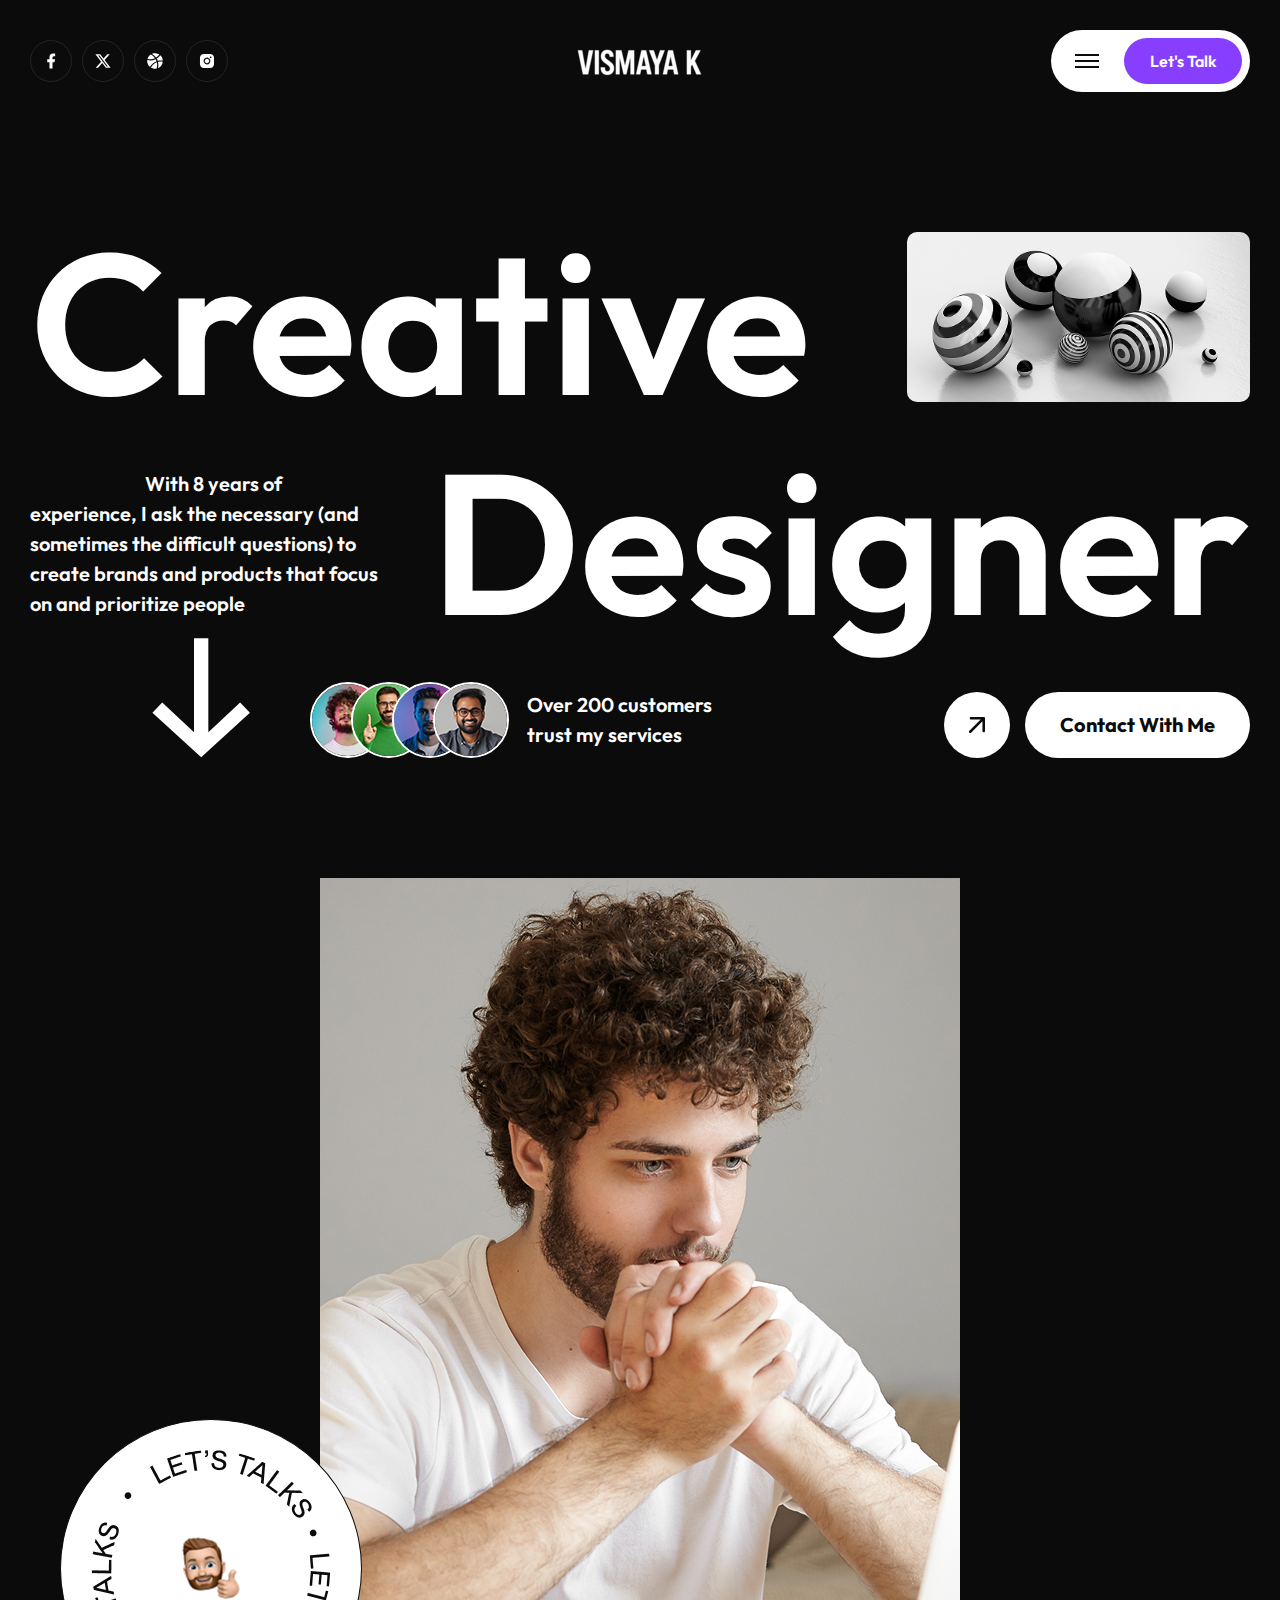
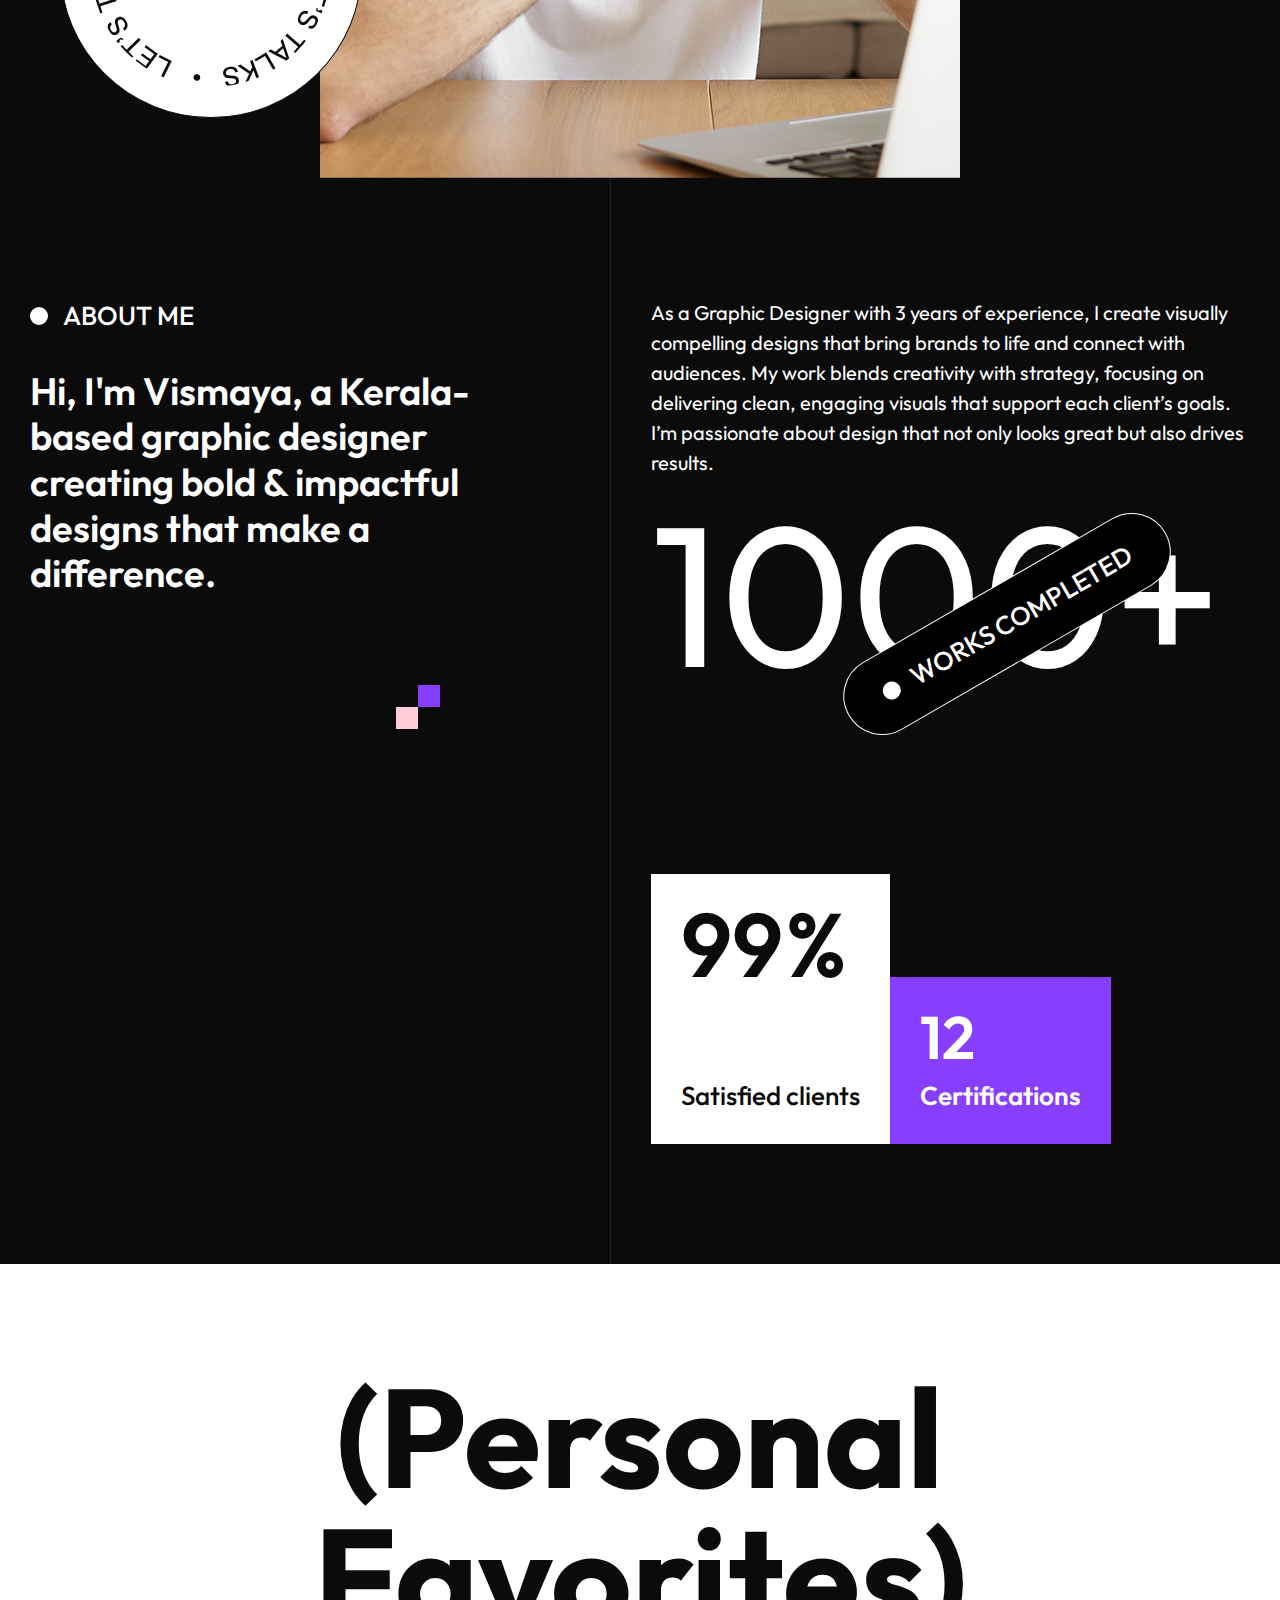
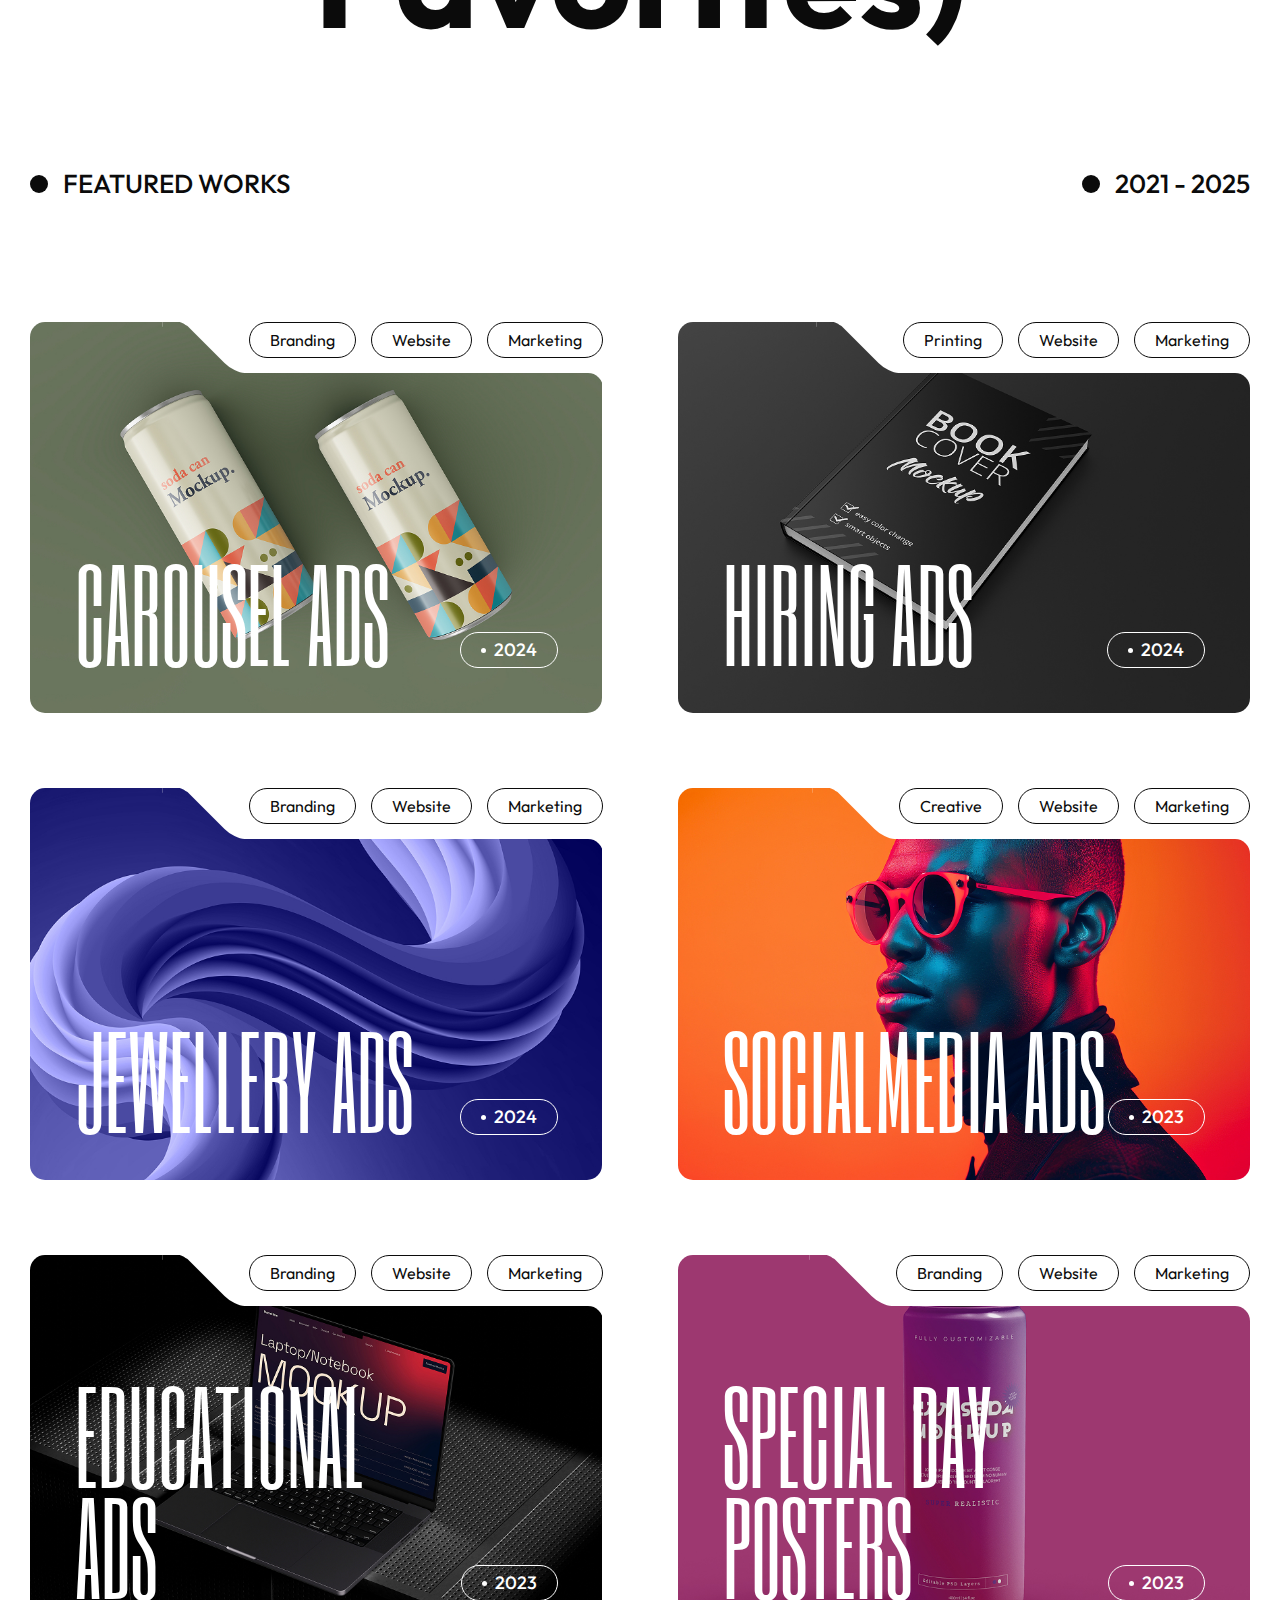
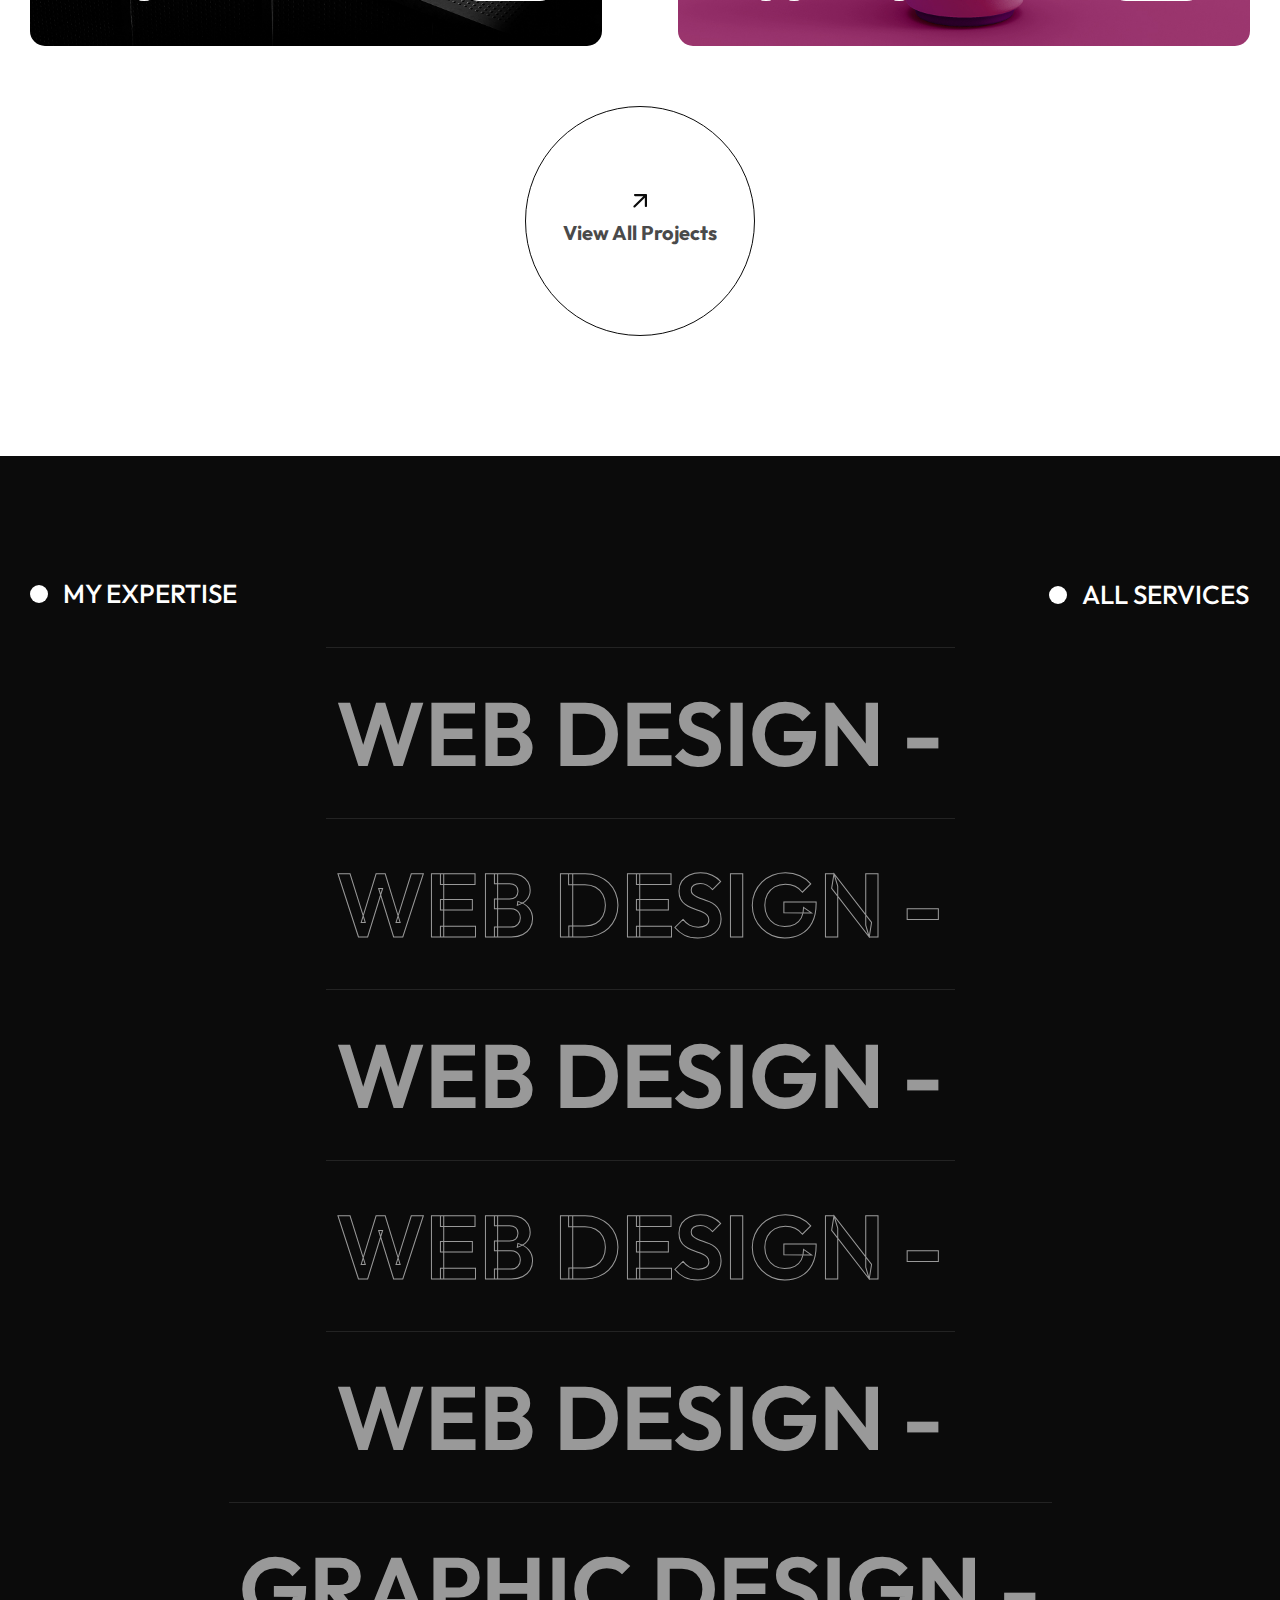
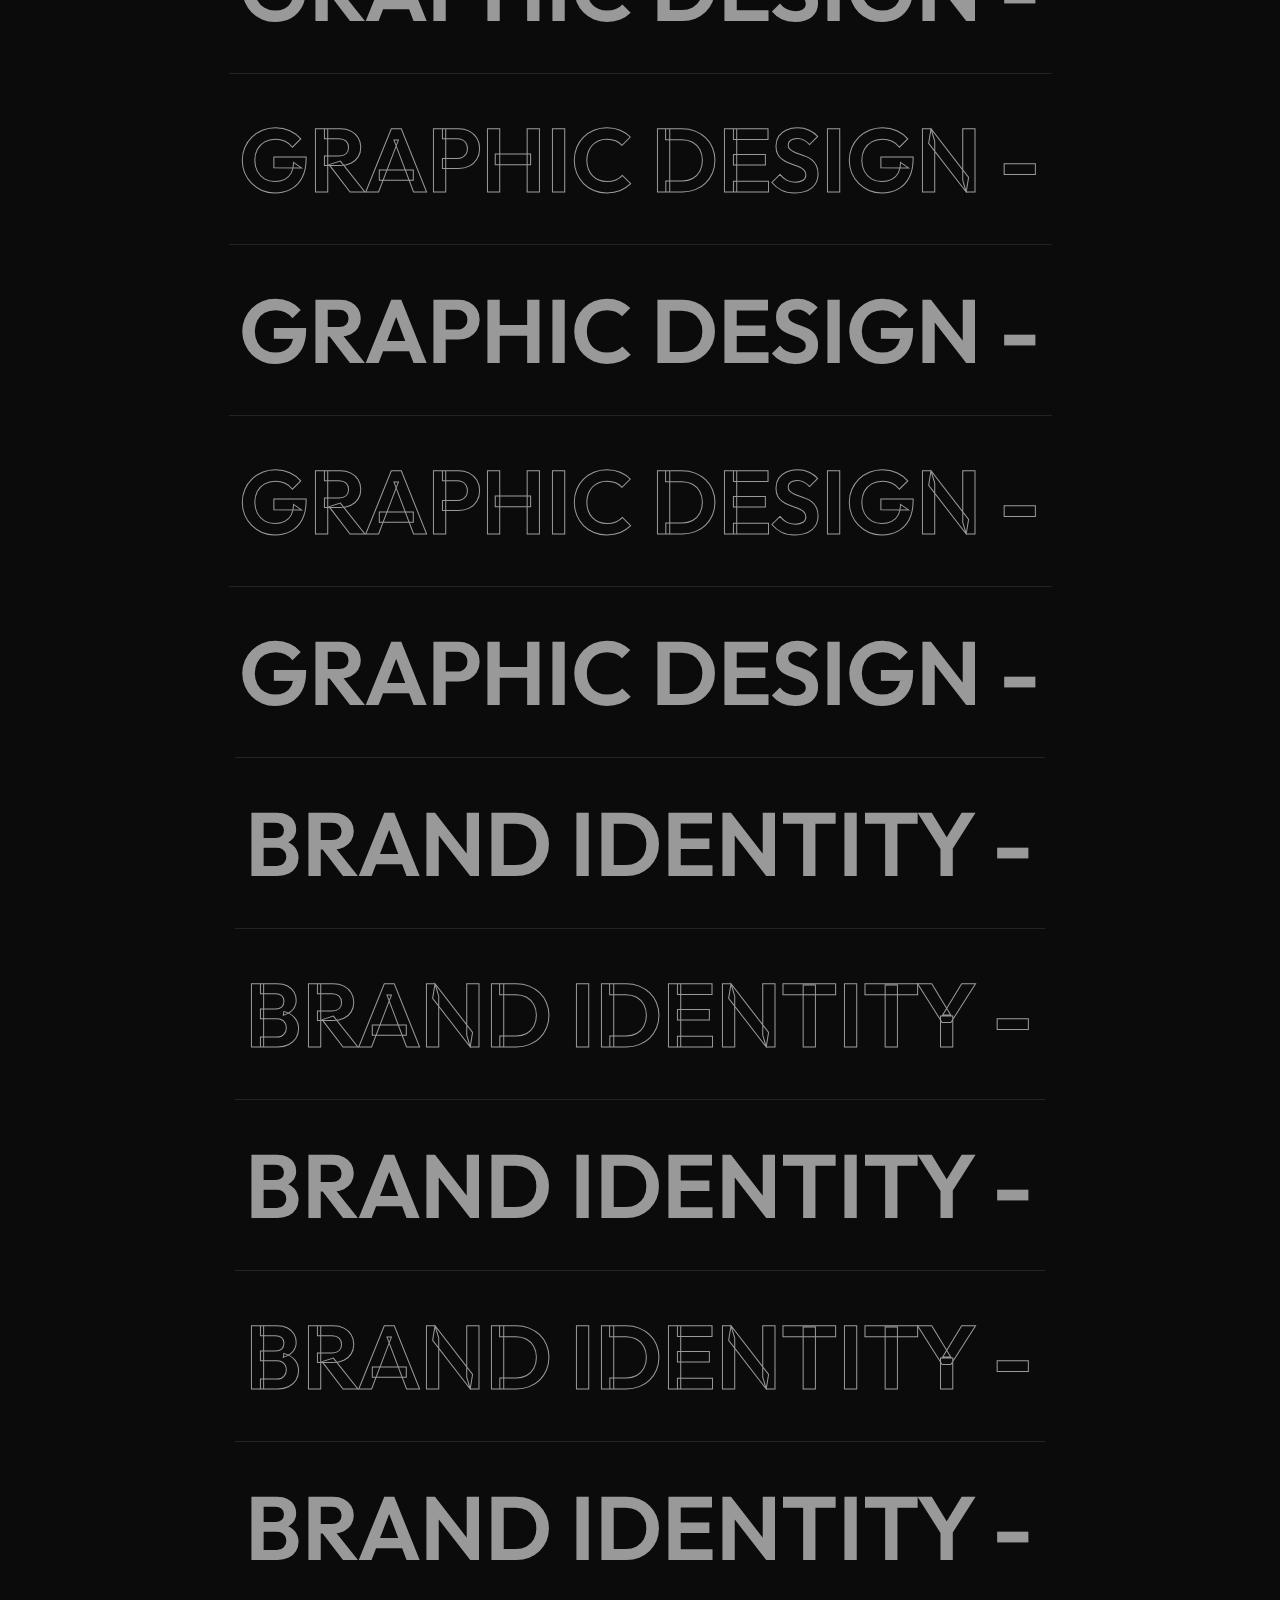
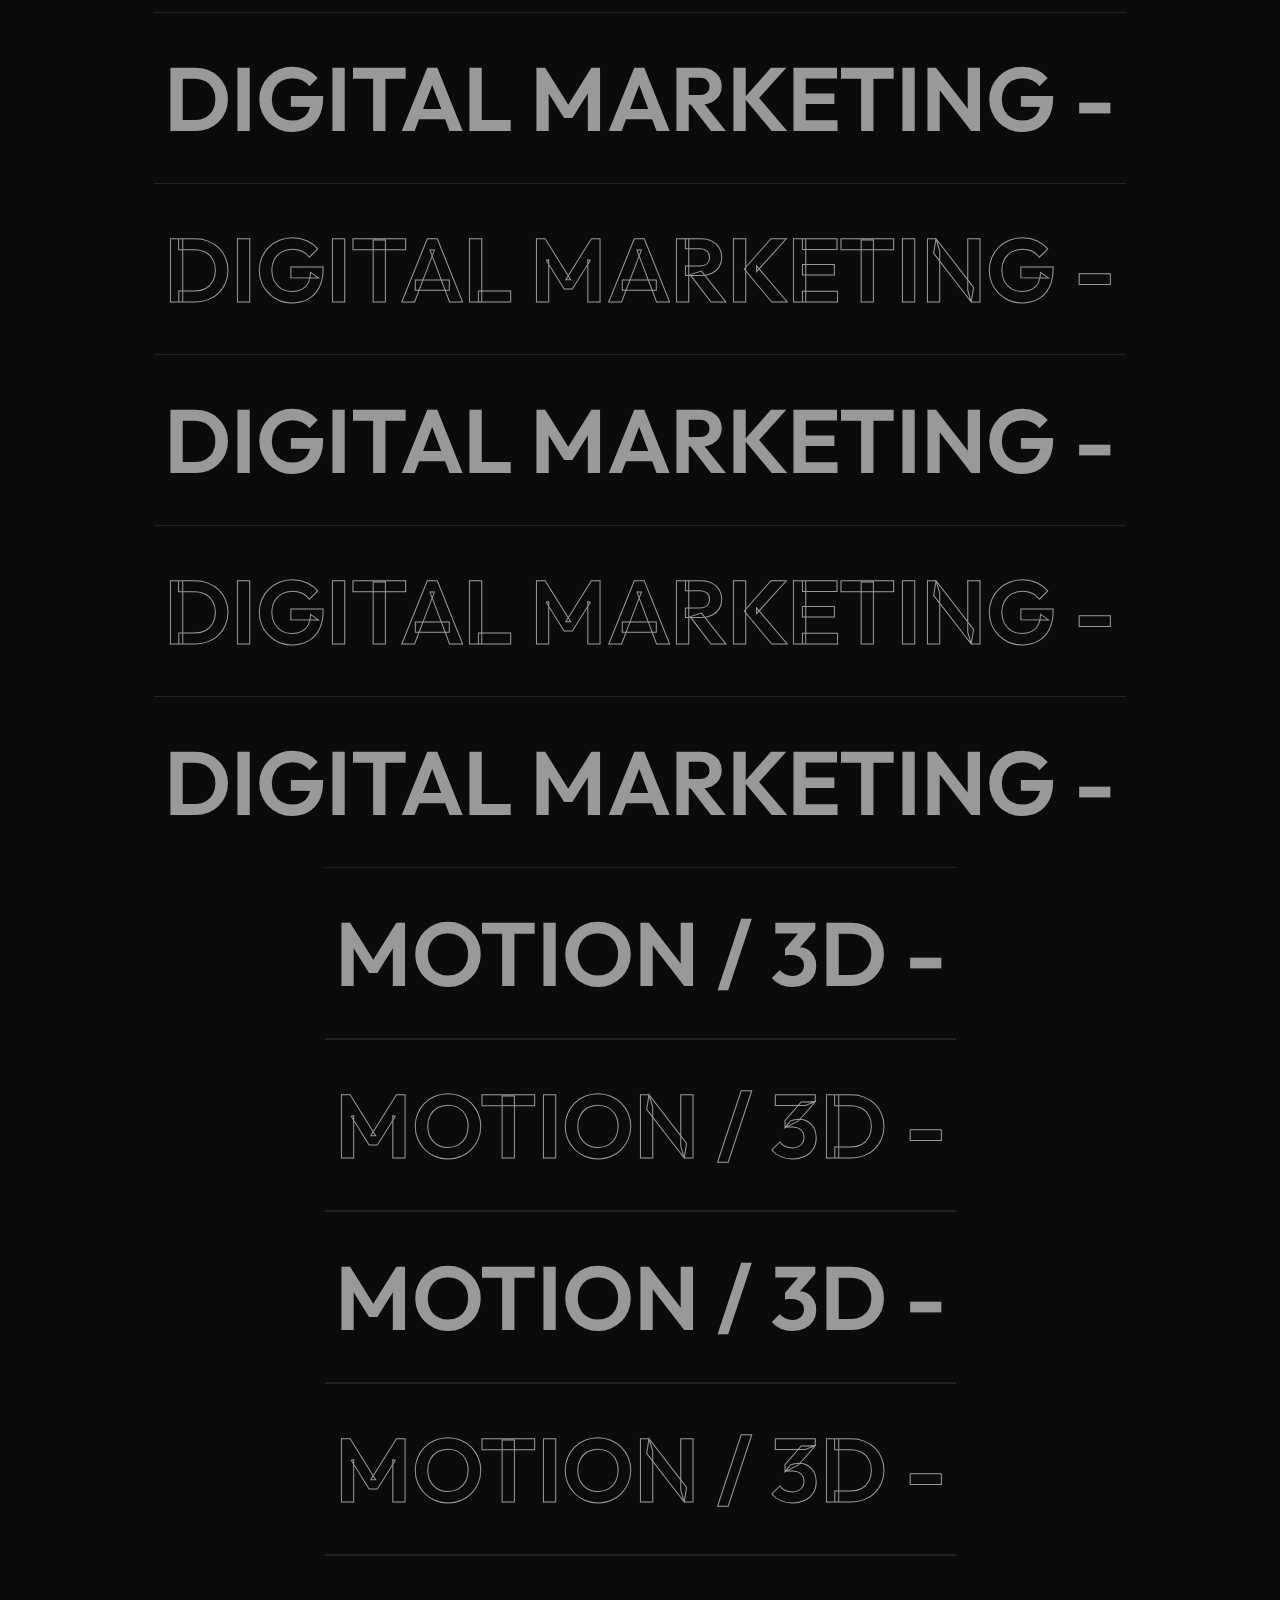
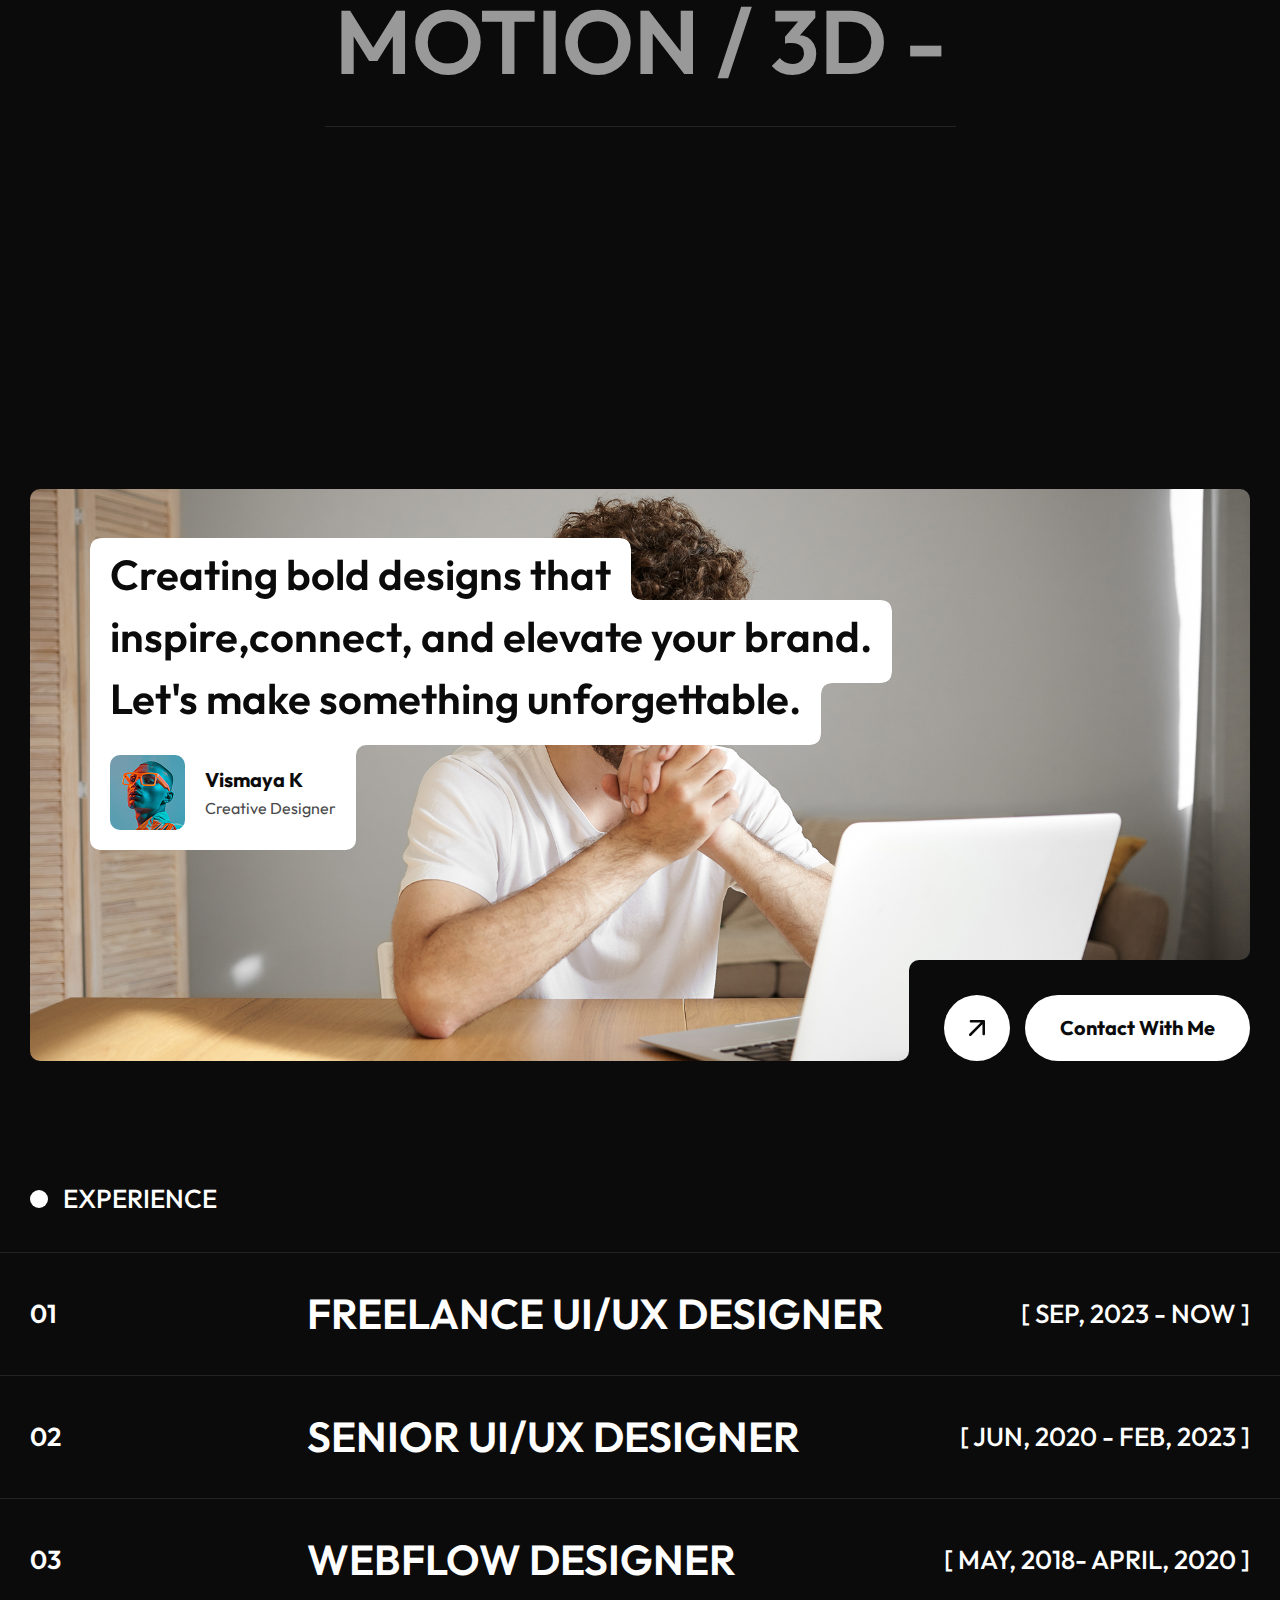
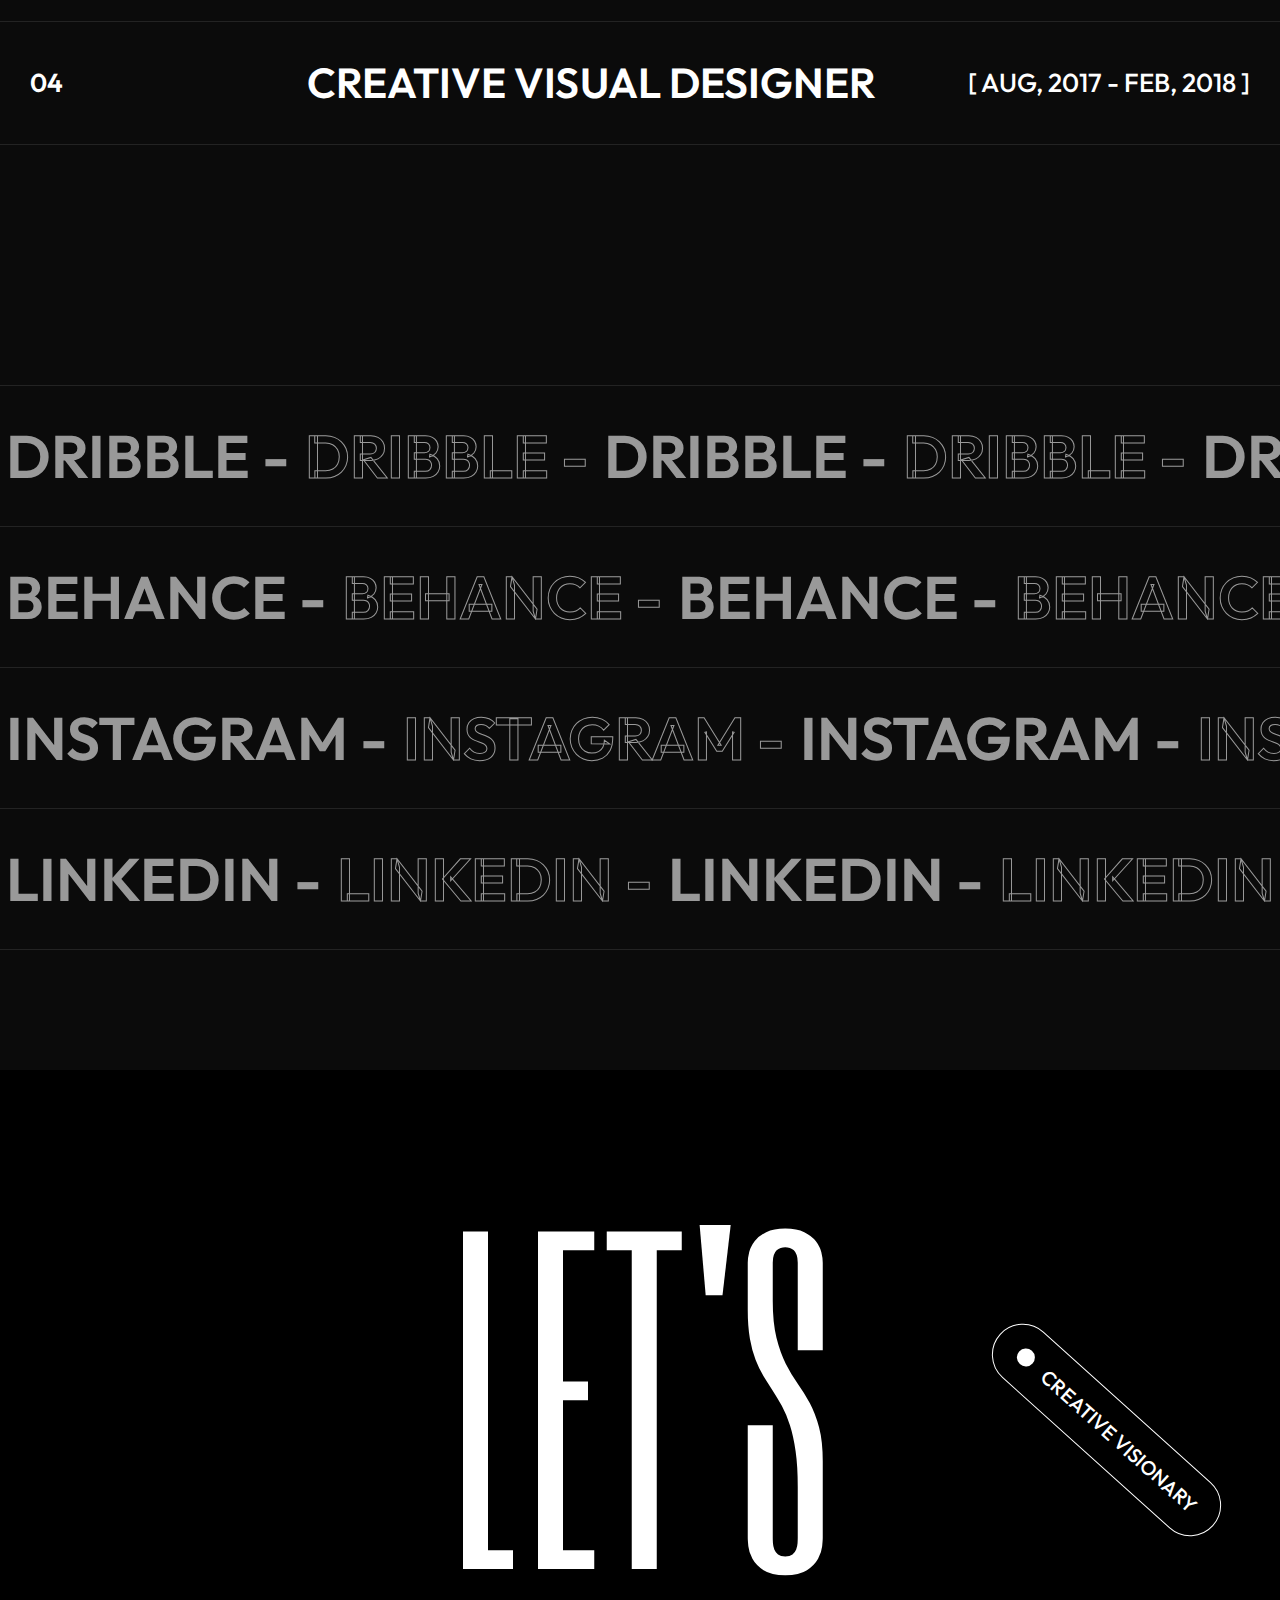
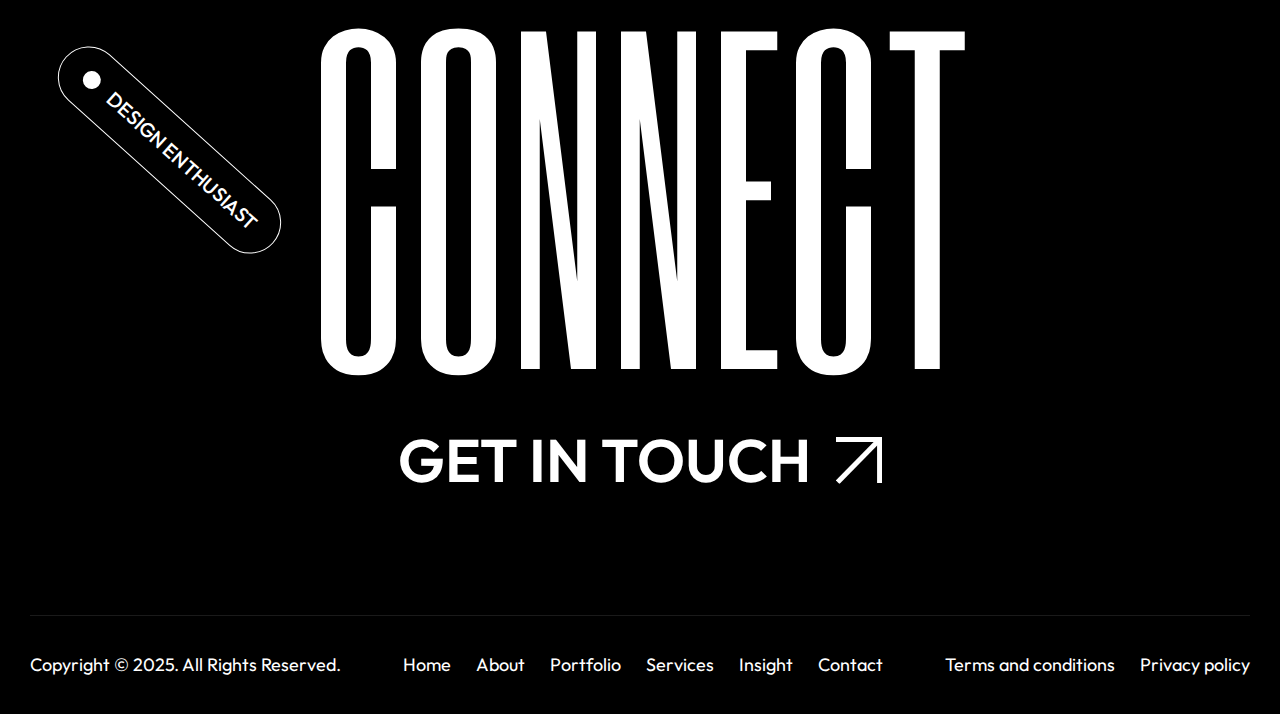
==== commit 5ffc9787: "Initial Testing" ====
--- a/index.html
+++ b/index.html
@@ -7,11 +7,11 @@
     <meta charset="utf-8">
     <meta http-equiv="X-UA-Compatible" content="IE=edge">
     <meta name="viewport" content="width=device-width, initial-scale=1, maximum-scale=1, user-scalable=0">
-    <meta name="keywords" content="HTML5 Template Maceo Personal Portfolio Themeforest">
-    <meta name="description" content="Maceo - Maceo Personal Portfolio Template">
+    <meta name="keywords" content="Vismaya K Personal Portfolio">
+    <meta name="description" content="Vismaya K -  Personal Portfolio Website">
     <meta name="author" content="">
     <!-- Title  -->
-    <title>Maceo Personal Portfolio Template</title>
+    <title>Vismaya K Portfolio</title>
     <!-- Favicon -->
     <link rel="shortcut icon" type="image/x-icon" href="images/logo/favicon.png">
     <!-- Google Fonts -->
@@ -66,8 +66,8 @@
             </a>
           </div>             
           <!-- Start Logo -->
-          <a class="logo" href="index-2.html">
-            <img src="images/logo/logo.svg" alt="logo">
+          <a class="logo" href="index.html">
+            <img src="images/logo/logo.png" alt="logo">
           </a>     
           <!-- End Logo -->
           <nav class="navbar navbar-expand-lg">
@@ -78,7 +78,7 @@
             <div class="navbar-collapse">
               <ul class="navbar-nav">
                 <li class="menu-item">
-                  <a href="index-2.html">Home</a>
+                  <a href="index.html">Home</a>
                 </li>
                 <li class="menu-item">
                   <a href="about.html">About</a>
@@ -195,27 +195,27 @@
               <img src="images/arrow-line.png" alt="Arrow">
             </div>
             <div class="section-title">
-              <h2 class="text-fill">Hi, I'm Maceo, a Berlin-based digital designer creating bold & impactful designs that make a difference.</h2>
+              <h2 class="text-fill">Hi, I'm Vismaya, a Kerala-based graphic designer creating bold & impactful designs that make a difference.</h2>
             </div>
             <div class="about__icon-shape">
               <img src="images/shape-square.png" alt="Shape">
             </div>
-            <div class="about__award-list">
+            <!-- <div class="about__award-list">
               <h3>Awards & Recognition</h3>
               <ul>
                 <li>Best Web Design Award 2023 - <span>(Digital Design Awards)</span></li>
                 <li>Top UX Designer 2022 - <span>(Design Excellence Awards)</span></li>
                 <li>Mobile Apps Design 2020 - <span>(Design Excellence Awards)</span></li>
               </ul>
-            </div>
+            </div> -->
           </div>
           <div class="about__right">
-            <p>As a Creative Director, I specialize in driving impactful projects that elevate brands & deliver meaningful results. My approach combines strategic thinking, artistic expertise, and leadership to ensure every project surpasses expectations.</p>
+            <p>As a Graphic Designer with 3 years of experience, I create visually compelling designs that bring brands to life and connect with audiences. My work blends creativity with strategy, focusing on delivering clean, engaging visuals that support each client’s goals. I’m passionate about design that not only looks great but also drives results.</p>
             <div class="about__timer">
-              <span class="timer" data-from="1" data-to="145" data-speed="5000" data-refresh-interval="50">145</span>
+              <span class="timer" data-from="1" data-to="1000" data-speed="5000" data-refresh-interval="50">1000</span>
               <span class="timer-right">+</span>
               <div class="about__project-wrapper">
-                <div class="about__project">Project Completed</div>
+                <div class="about__project">Works Completed</div>
               </div>
             </div>
             <div class="about__client-award">
@@ -230,7 +230,7 @@
                 <div class="about__award">
                   <span class="timer" data-from="1" data-to="12" data-speed="5000" data-refresh-interval="50">12</span>
                 </div>
-                <span>Awwwwards</span>
+                <span>Certifications</span>
               </div>
             </div>
           </div>
@@ -242,14 +242,14 @@
     <div class="portfolio section-padding">
       <div class="container-fluid">
         <div class="section-heading">
-          <h2 class="text-fill">(Selected Works)</h2>
+          <h2 class="text-fill">(Personal Favorites)</h2>
         </div>
         <div class="d-flex align-items-start justify-content-between pt-120">
           <div class="section-subtitle">
-            <h4>Featured Projects</h4>
+            <h4>Featured Works</h4>
             <img src="images/arrow-line-black.png" alt="Arrow">
           </div>
-          <div class="portfolio__dates">2022 - 2024</div>
+          <div class="portfolio__dates">2021 - 2025</div>
         </div>
         <div class="portfolio__items">
           <div class="portfolio__item">
@@ -264,7 +264,7 @@
             </div>
             <div class="portfolio__caption">
               <div class="portfolio__title">
-                <a href="portfolio-details.html">PRODUCT DESIGN</a>
+                <a href="portfolio-details.html">CAROUSEL ADS</a>
               </div>
               <div class="portfolio__date">2024</div>
             </div>
@@ -281,7 +281,7 @@
             </div>
             <div class="portfolio__caption">
               <div class="portfolio__title">
-                <a href="portfolio-details.html">Precious Books</a>
+                <a href="portfolio-details.html">HIRING ADS</a>
               </div>
               <div class="portfolio__date">2024</div>
             </div>
@@ -298,7 +298,7 @@
             </div>
             <div class="portfolio__caption">
               <div class="portfolio__title">
-                <a href="portfolio-details.html">Abstract design</a>
+                <a href="portfolio-details.html">JEWELLERY ADS</a>
               </div>
               <div class="portfolio__date">2024</div>
             </div>
@@ -315,7 +315,7 @@
             </div>
             <div class="portfolio__caption">
               <div class="portfolio__title">
-                <a href="portfolio-details.html">Inspired Spaces</a>
+                <a href="portfolio-details.html">SOCIALMEDIA ADS</a>
               </div>
               <div class="portfolio__date">2023</div>
             </div>
@@ -332,7 +332,7 @@
             </div>
             <div class="portfolio__caption">
               <div class="portfolio__title">
-                <a href="portfolio-details.html">LAPTOP MOCKUP</a>
+                <a href="portfolio-details.html">EDUCATIONAL ADS</a>
               </div>
               <div class="portfolio__date">2023</div>
             </div>
@@ -349,14 +349,14 @@
             </div>
             <div class="portfolio__caption">
               <div class="portfolio__title">
-                <a href="portfolio-details.html">Mockup Design</a>
+                <a href="portfolio-details.html">SPECIAL DAY POSTERS</a>
               </div>
               <div class="portfolio__date">2023</div>
             </div>
           </div>
         </div>
         <div class="portfolio__btn">
-          <a href="portfolio.html">
+          <a>
             <svg width="14" height="14" viewBox="0 0 14 14" fill="none" xmlns="http://www.w3.org/2000/svg">
               <path d="M11.8333 3.68333V11.9167C11.8333 12.2236 11.9373 12.4811 12.1453 12.6891C12.3533 12.8971 12.6104 13.0007 12.9167 13C13.2229 12.9993 13.48 12.8953 13.688 12.688C13.896 12.4807 14 12.2236 14 11.9167V1.08333C14 0.776389 13.896 0.519278 13.688 0.312C13.48 0.104722 13.2229 0.000722222 12.9167 0H2.08333C1.77639 0 1.51892 0.104 1.31092 0.312C1.10292 0.52 0.999279 0.777111 1 1.08333C1.00072 1.38956 1.10472 1.64703 1.312 1.85575C1.51928 2.06447 1.77639 2.16811 2.08333 2.16667H10.3167L0.675002 11.8083C0.476391 12.0069 0.377084 12.2597 0.377084 12.5667C0.377084 12.8736 0.476391 13.1264 0.675002 13.325C0.873613 13.5236 1.12639 13.6229 1.43333 13.6229C1.74028 13.6229 1.99306 13.5236 2.19167 13.325L11.8333 3.68333Z" fill="#0B0B0B"/>
             </svg>              
@@ -371,7 +371,7 @@
       <div class="container-fluid">
         <div class="d-flex align-items-start justify-content-between">
           <div class="section-subtitle">
-            <h4>Our Expertise</h4>
+            <h4>My Expertise</h4>
             <img src="images/arrow-line.png" alt="Arrow">
           </div>
           <div class="expertise__btn">
@@ -453,141 +453,6 @@
       </div>
     </div>
     <!-- End Expertise Area -->
-    <!-- Start Testimonial Area -->
-    <div class="testimonial pb-120">
-      <div class="container-fluid">
-        <div class="section-subtitle">
-          <h4>Testimonials</h4>
-          <img src="images/arrow-line.png" alt="Arrow">
-        </div>
-        <div class="section-title">
-          <h2 class="text-fill">I have supported hundreds of partners, ranging from startups to businesses, in achieving their goals. Positive feedback fuels our success!</h2>
-        </div>
-        <div class="testimonial__block pt-120">
-          <div class="testimonial__items">
-            <!-- Start Single Item -->
-            <div class="testimonial__item">
-              <div class="testimonial__contents">
-                <div class="testimonial__rating-number">4.9
-                  <div class="testimonial__review-count">(25+ reviews)</div>
-                </div>                
-                <div class="testimonial__rating">
-                  <div class="testimonial__rating-icon">
-                    <svg class="testimonial__rating-icon-fill" width="172" height="33" viewBox="0 0 172 33" fill="none" xmlns="http://www.w3.org/2000/svg">
-                      <path d="M7.76675 28.2806L9.93341 18.9139L2.66675 12.6139L12.2667 11.7806L16.0001 2.94727L19.7334 11.7806L29.3334 12.6139L22.0667 18.9139L24.2334 28.2806L16.0001 23.3139L7.76675 28.2806Z" fill="#FFBB00"/>
-                      <path d="M42.7667 28.2806L44.9334 18.9139L37.6667 12.6139L47.2667 11.7806L51.0001 2.94727L54.7334 11.7806L64.3334 12.6139L57.0667 18.9139L59.2334 28.2806L51.0001 23.3139L42.7667 28.2806Z" fill="#FFBB00"/>
-                      <path d="M77.7667 28.2806L79.9334 18.9139L72.6667 12.6139L82.2667 11.7806L86.0001 2.94727L89.7334 11.7806L99.3334 12.6139L92.0667 18.9139L94.2334 28.2806L86.0001 23.3139L77.7667 28.2806Z" fill="#FFBB00"/>
-                      <path d="M112.767 28.2806L114.933 18.9139L107.667 12.6139L117.267 11.7806L121 2.94727L124.733 11.7806L134.333 12.6139L127.067 18.9139L129.233 28.2806L121 23.3139L112.767 28.2806Z" fill="#FFBB00"/>
-                      <path d="M147.767 28.2806L149.933 18.9139L142.667 12.6139L152.267 11.7806L156 2.94727L159.733 11.7806L169.333 12.6139L162.067 18.9139L164.233 28.2806L156 23.3139L147.767 28.2806Z" fill="#FFBB00"/>
-                    </svg>
-                    <div class="testimonial__rating-icon-active" style="width:100%">
-                      <div class="testimonial__rating-icon-active-width">
-                        <svg class="testimonial__rating-icon-fill-active" width="172" height="33" viewBox="0 0 172 33" fill="none" xmlns="http://www.w3.org/2000/svg">
-                          <path d="M7.76675 28.2806L9.93341 18.9139L2.66675 12.6139L12.2667 11.7806L16.0001 2.94727L19.7334 11.7806L29.3334 12.6139L22.0667 18.9139L24.2334 28.2806L16.0001 23.3139L7.76675 28.2806Z" fill="#FFBB00"/>
-                          <path d="M42.7667 28.2806L44.9334 18.9139L37.6667 12.6139L47.2667 11.7806L51.0001 2.94727L54.7334 11.7806L64.3334 12.6139L57.0667 18.9139L59.2334 28.2806L51.0001 23.3139L42.7667 28.2806Z" fill="#FFBB00"/>
-                          <path d="M77.7667 28.2806L79.9334 18.9139L72.6667 12.6139L82.2667 11.7806L86.0001 2.94727L89.7334 11.7806L99.3334 12.6139L92.0667 18.9139L94.2334 28.2806L86.0001 23.3139L77.7667 28.2806Z" fill="#FFBB00"/>
-                          <path d="M112.767 28.2806L114.933 18.9139L107.667 12.6139L117.267 11.7806L121 2.94727L124.733 11.7806L134.333 12.6139L127.067 18.9139L129.233 28.2806L121 23.3139L112.767 28.2806Z" fill="#FFBB00"/>
-                          <path d="M147.767 28.2806L149.933 18.9139L142.667 12.6139L152.267 11.7806L156 2.94727L159.733 11.7806L169.333 12.6139L162.067 18.9139L164.233 28.2806L156 23.3139L147.767 28.2806Z" fill="#FFBB00"/>
-                        </svg>
-                      </div>
-                    </div>
-                  </div>                
-                </div>
-                <div class="testimonial__content">
-                  <p>With a Clutch average based on 25+ reviews, the odds are high that you'll be impressed too.</p>
-                </div>
-              </div>
-            </div>
-            <!-- End Single Item -->
-            <!-- Start Single Item -->
-            <div class="testimonial__item testimonial__item-two">
-              <div class="testimonial__contents">                
-                <div class="testimonial__quote-icon">
-                  <img src="images/testimonial/quote.svg" alt="Quote">
-                </div>
-                <div class="testimonial__content">
-                  <p>Duis aute irure dolor in reprehenderit in voluptate velit esse cillum dolore eu fugiat nulla pariatur. excepteur in sint occaecat cupidatat non proident, sunt in deserunt mollit anim id est laborum.</p>
-                </div>
-                <div class="testimonial__reviewer">
-                  <div class="testimonial__reviewer-avatar">
-                    <img src="images/testimonial/1.jpg" alt="Avatar">
-                  </div>
-                  <div class="testimonial__reviewer-content">
-                    <h4>Sophia Martinez</h4>
-                    <span>Creative Solutions</span>
-                  </div>
-                </div>
-              </div>
-            </div>
-            <!-- End Single Item -->
-            <!-- Start Single Item -->
-            <div class="testimonial__item testimonial__item-two">
-              <div class="testimonial__contents">                
-                <div class="testimonial__quote-icon">
-                  <img src="images/testimonial/quote.svg" alt="Quote">
-                </div>
-                <div class="testimonial__content">
-                  <p>Duis aute irure dolor in reprehenderit in voluptate velit esse cillum dolore eu fugiat nulla pariatur. excepteur in sint occaecat cupidatat non proident, sunt in deserunt mollit anim id est laborum.</p>
-                </div>
-                <div class="testimonial__reviewer">
-                  <div class="testimonial__reviewer-avatar">
-                    <img src="images/testimonial/2.jpg" alt="Avatar">
-                  </div>
-                  <div class="testimonial__reviewer-content">
-                    <h4>Nicolas Jhone</h4>
-                    <span>Creative Solutions</span>
-                  </div>
-                </div>
-              </div>
-            </div>
-            <!-- End Single Item -->
-            <!-- Start Single Item -->
-            <div class="testimonial__item testimonial__item-two">
-              <div class="testimonial__contents">                
-                <div class="testimonial__quote-icon">
-                  <img src="images/testimonial/quote.svg" alt="Quote">
-                </div>
-                <div class="testimonial__content">
-                  <p>Duis aute irure dolor in reprehenderit in voluptate velit esse cillum dolore eu fugiat nulla pariatur. excepteur in sint occaecat cupidatat non proident, sunt in deserunt mollit anim id est laborum.</p>
-                </div>
-                <div class="testimonial__reviewer">
-                  <div class="testimonial__reviewer-avatar">
-                    <img src="images/testimonial/3.jpg" alt="Avatar">
-                  </div>
-                  <div class="testimonial__reviewer-content">
-                    <h4>Liam Sterling</h4>
-                    <span>Web Developer</span>
-                  </div>
-                </div>
-              </div>
-            </div>
-            <!-- End Single Item -->
-            <!-- Start Single Item -->
-            <div class="testimonial__item testimonial__item-two">
-              <div class="testimonial__contents">                
-                <div class="testimonial__quote-icon">
-                  <img src="images/testimonial/quote.svg" alt="Quote">
-                </div>
-                <div class="testimonial__content">
-                  <p>Duis aute irure dolor in reprehenderit in voluptate velit esse cillum dolore eu fugiat nulla pariatur. excepteur in sint occaecat cupidatat non proident, sunt in deserunt mollit anim id est laborum.</p>
-                </div>
-                <div class="testimonial__reviewer">
-                  <div class="testimonial__reviewer-avatar">
-                    <img src="images/testimonial/4.jpg" alt="Avatar">
-                  </div>
-                  <div class="testimonial__reviewer-content">
-                    <h4>Weston Reed</h4>
-                    <span>Creative Solutions</span>
-                  </div>
-                </div>
-              </div>
-            </div>
-            <!-- End Single Item -->
-          </div>
-        </div>
-      </div>
-    </div>
-    <!-- End Testimonial Area -->
     <!-- Start More About Area -->
     <div class="more-about">
       <div class="container-fluid">
@@ -612,13 +477,13 @@
                     <img src="images/testimonial/2.jpg" alt="Avatar">
                   </div>
                   <div class="more-about__author-content">
-                    <h4>Maceo Roy</h4>
+                    <h4>Vismaya K</h4>
                     <span>Creative Designer</span>
                   </div>
                 </div>
-                <div class="more-about__video">
+                <!-- <div class="more-about__video">
                   <a href="https://www.youtube.com/watch?v=Riz8G9Y4kWQ" data-lity></a>                  
-                </div>
+                </div> -->
               </div>
             </div>
           </div>
@@ -679,7 +544,7 @@
           <div class="experience__item-inner">
             <div class="experience__header">
               <span class="number">03</span>
-              <h3 class="title">WebFlow Developer</h3>
+              <h3 class="title">WebFlow Designer</h3>
               <span class="date">[ May, 2018- April, 2020 ]</span>
             </div>
             <div class="experience__content">
@@ -702,151 +567,6 @@
       </div>
      </div>
     <!-- End Experience Area -->
-    <!-- Start Clients Area -->
-    <div class="clients pb-120">
-      <div class="container-fluid">
-        <div class="section-subtitle">
-          <h4>Our clients</h4>
-          <img src="images/arrow-line.png" alt="Arrow">
-        </div>
-        <div class="section-title">
-          <h2 class="text-fill">Our partners are helping us deliver exceptional design solutions and innovative products.</h2>
-        </div>
-        <div class="clients__info">
-          <div class="clients__carousel">
-            <div class="clients__logo">
-              <img src="images/clients/1.svg" alt="Logo">
-            </div>
-            <div class="clients__logo">
-              <img src="images/clients/2.svg" alt="Logo">
-            </div>
-            <div class="clients__logo">
-              <img src="images/clients/3.svg" alt="Logo">
-            </div>
-            <div class="clients__logo">
-              <img src="images/clients/4.svg" alt="Logo">
-            </div>
-            <div class="clients__logo">
-              <img src="images/clients/5.svg" alt="Logo">
-            </div>
-            <div class="clients__logo">
-              <img src="images/clients/1.svg" alt="Logo">
-            </div>
-            <div class="clients__logo">
-              <img src="images/clients/2.svg" alt="Logo">
-            </div>
-            <div class="clients__logo">
-              <img src="images/clients/3.svg" alt="Logo">
-            </div>
-            <div class="clients__logo">
-              <img src="images/clients/4.svg" alt="Logo">
-            </div>
-            <div class="clients__logo">
-              <img src="images/clients/5.svg" alt="Logo">
-            </div>
-          </div>
-        </div>
-      </div>
-    </div>
-    <!-- End Clients Area -->
-    <!-- Start Blog Area -->
-    <div class="blog section-padding">
-      <div class="container-fluid">
-        <div class="section-heading">
-          <h2 class="text-fill">(Latest News)</h2>
-        </div>
-        <div class="blog__btn">
-          <a href="blog.html" class="btn">View All Blog</a>
-        </div>
-      </div>
-      <div class="blog__items">
-        <div class="blog__item">
-          <div class="blog__item-inner">
-            <div class="blog__info">
-              <div class="blog__date">January 24, 2025</div>
-              <h3 class="blog__title">
-                <a href="blog-details.html">Startup Spotlight: Unveiling Business Triumphs</a>
-              </h3>
-              <div class="blog__author">
-                <div class="blog__avatar">
-                  <img src="images/blog/avatar-1.jpg" alt="Avatar">
-                </div>
-                <div class="blog__link">
-                  <a href="blog-details.html">
-                    <img src="images/blog/arrow.svg" alt="Icon">                      
-                  </a>
-                </div>
-              </div>
-            </div>
-            <div class="blog__thumbnail">
-              <a href="blog-details.html" class="hover-overlay">
-                <img src="images/blog/1.jpg" alt="Blog">
-              </a>
-            </div>
-            <div class="blog__content">
-              <p>Nam libero tempore, cum soluta nobis est eligendi optio cumque nihil impedit quo minus id quod maxime placeat facere possimus, omnis voluptas esti, omnis dolor repellendus</p>
-            </div>
-          </div>
-        </div>
-        <div class="blog__item">
-          <div class="blog__item-inner">
-            <div class="blog__info">
-              <div class="blog__date">January 24, 2025</div>
-              <h3 class="blog__title">
-                <a href="blog-details.html">The Role of Typography in Establishing Brand Identity</a>
-              </h3>
-              <div class="blog__author">
-                <div class="blog__avatar">
-                  <img src="images/blog/avatar-2.jpg" alt="Avatar">
-                </div>
-                <div class="blog__link">
-                  <a href="blog-details.html">
-                    <img src="images/blog/arrow.svg" alt="Icon">                      
-                  </a>
-                </div>
-              </div>
-            </div>
-            <div class="blog__thumbnail">
-              <a href="blog-details.html" class="hover-overlay">
-                <img src="images/blog/2.jpg" alt="Blog">
-              </a>
-            </div>
-            <div class="blog__content">
-              <p>Nam libero tempore, cum soluta nobis est eligendi optio cumque nihil impedit quo minus id quod maxime placeat facere possimus, omnis voluptas esti, omnis dolor repellendus</p>
-            </div>
-          </div>
-        </div>
-        <div class="blog__item">
-          <div class="blog__item-inner">
-            <div class="blog__info">
-              <div class="blog__date">January 24, 2025</div>
-              <h3 class="blog__title">
-                <a href="blog-details.html">7 UI/UX Design Trends to Watch Out For in 2025</a>
-              </h3>
-              <div class="blog__author">
-                <div class="blog__avatar">
-                  <img src="images/blog/avatar-3.jpg" alt="Avatar">
-                </div>
-                <div class="blog__link">
-                  <a href="blog-details.html">
-                    <img src="images/blog/arrow.svg" alt="Icon">                      
-                  </a>
-                </div>
-              </div>
-            </div>
-            <div class="blog__thumbnail">
-              <a href="blog-details.html" class="hover-overlay">
-                <img src="images/blog/3.jpg" alt="Blog">
-              </a>
-            </div>
-            <div class="blog__content">
-              <p>Nam libero tempore, cum soluta nobis est eligendi optio cumque nihil impedit quo minus id quod maxime placeat facere possimus, omnis voluptas esti, omnis dolor repellendus</p>
-            </div>
-          </div>
-        </div>
-      </div>
-    </div> 
-    <!-- End Blog Area -->
     <!-- Start Social Link Area -->
     <div class="social-links section-padding">
       <div class="social-link">
@@ -937,8 +657,8 @@
         <div class="cta__heading">
           <h2>Let's connect</h2>
           <div class="cta__lists">
-            <div class="cta__list">Creative Designer</div>
-            <div class="cta__list">Creative Director</div>
+            <div class="cta__list">Design Enthusiast</div>
+            <div class="cta__list">Creative Visionary</div>
           </div>
         </div>
         <div class="cta__btn">
@@ -956,12 +676,12 @@
       <div class="container-fluid">
         <div class="footer__items">
           <div class="footer__item">
-            <p>Copyright &copy; 2025 Maceo. All Rights Reserved.</p>
+            <p>Copyright &copy; 2025. All Rights Reserved.</p>
           </div>
           <div class="footer__item">
             <ul class="footer__navbar">
               <li>
-                <a href="index-2.html">Home</a>
+                <a href="index.html">Home</a>
               </li>
               <li>
                 <a href="about.html">About</a>
--- a/css/style.css
+++ b/css/style.css
@@ -977,6 +977,7 @@
 
 .about__project {
   display: inline-block;
+  right: 60px;
   font-size: 26px;
   font-weight: 500;
   line-height: 36px;
